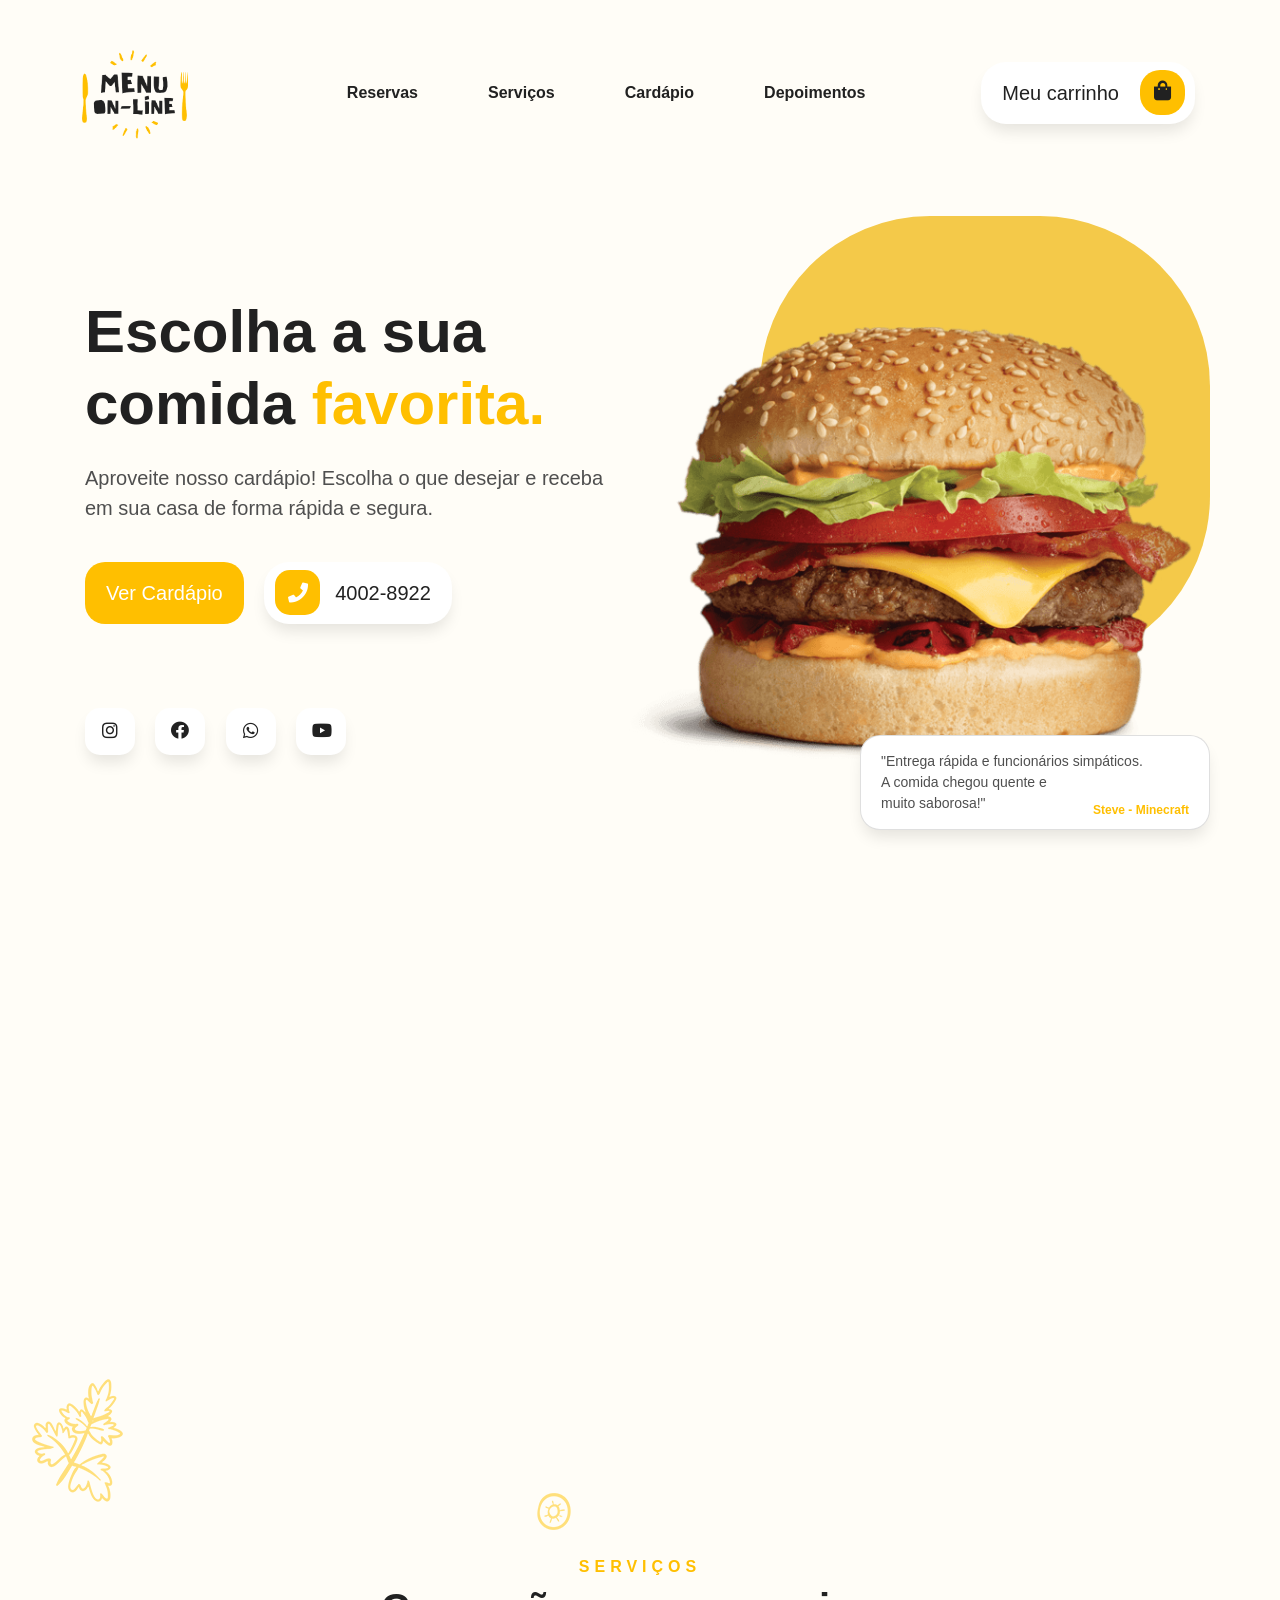
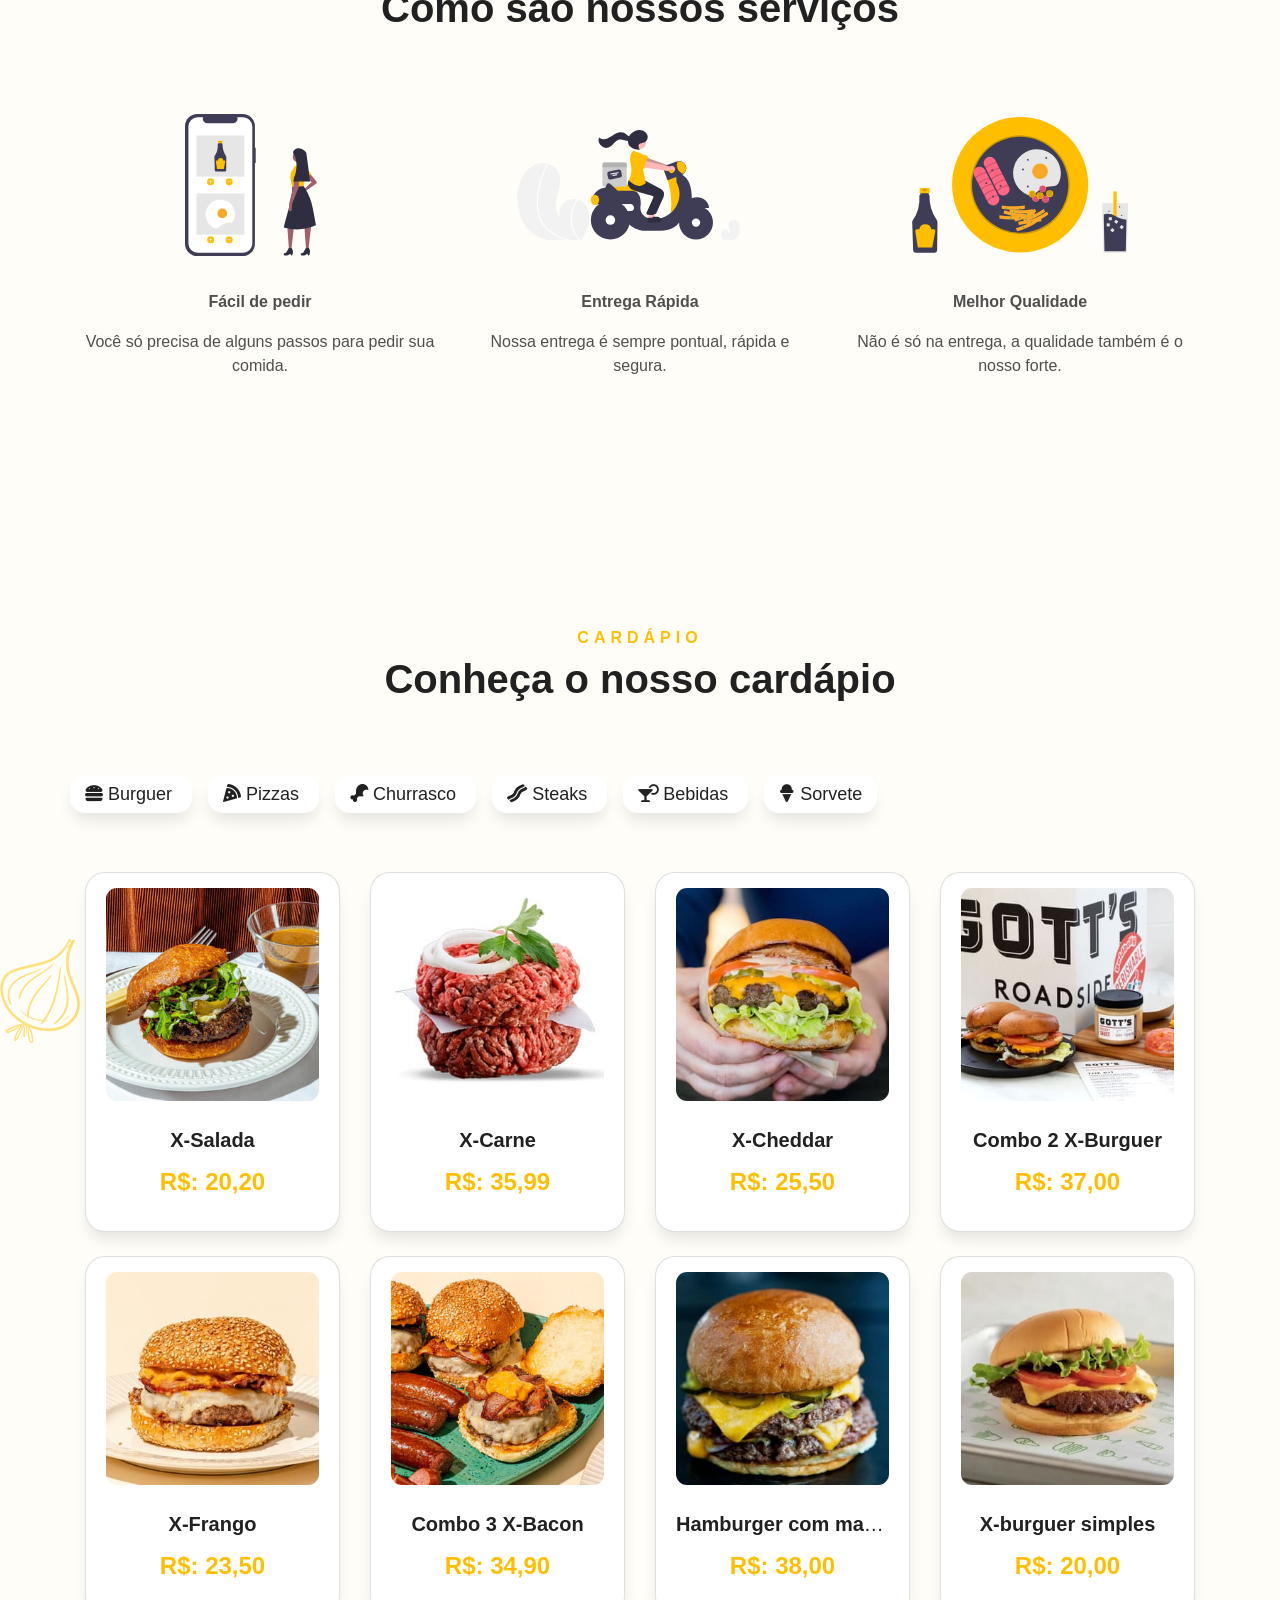
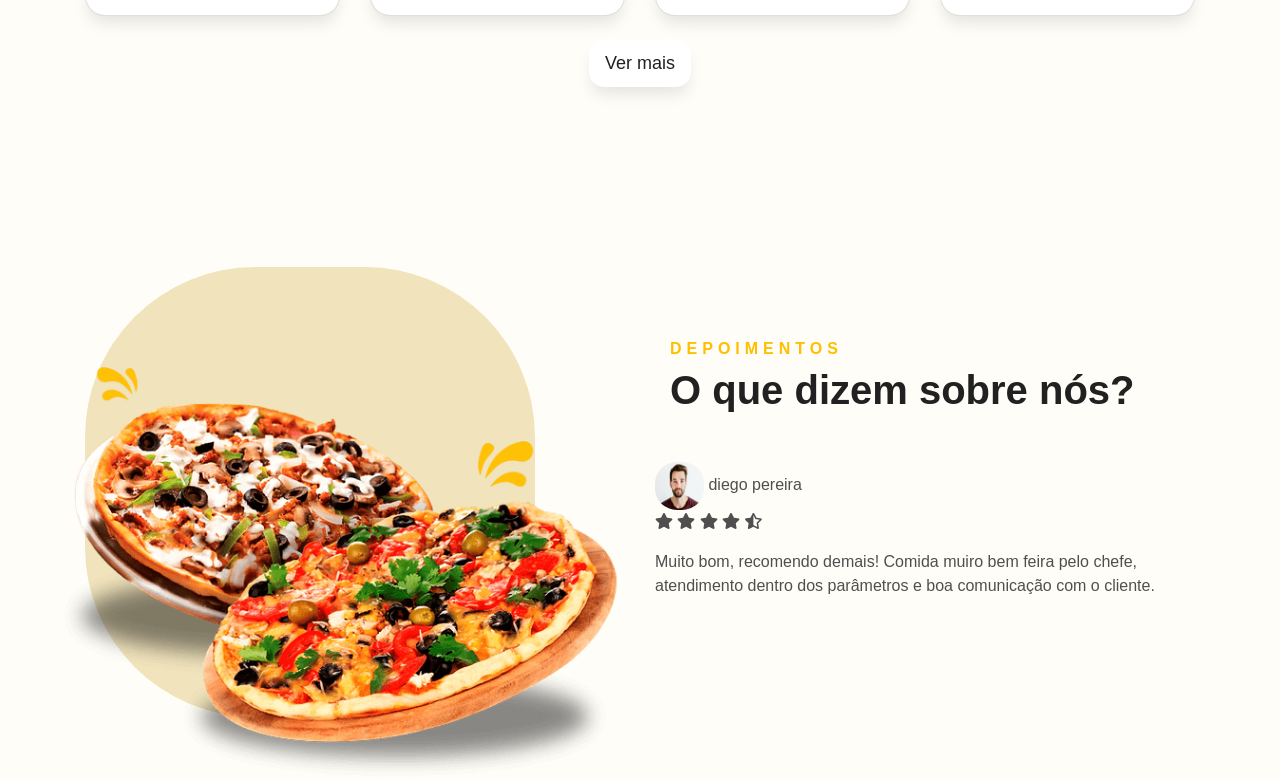
==== index.html @ 40d134ca "Versão 1.0.6" ====
<!DOCTYPE html>

<html lang="pt-br">

    <head>

        <meta charset="UTF-8" />

        <meta name="viewport" content="width=device-width, initial-scale=1.0">

        <title>Restaurante - Bem vindo</title>

        <link rel="icon" href="img/icon.png">

        <link rel="stylesheet" href="./css/bootstrap.min.css">

        <link rel="stylesheet" href="./css/fontawesome.css">

        <link rel="stylesheet" href="./css/main.css">

    </head>

    <body>

        <section class="header">

            <div class="container">
                
                <nav class="navbar navbar-expand lg pl-0 pr-0 col-one">

                    <a class="navbar-brand" href="#">

                        <img src="./img/logo.png" width="160" class="img-logo" />

                    </a>

                    <button class="navbar-toggler" type="button" data-toggle="collapse" data-target="#navbarNavDropdown">

                        <span class="navbar-toggler-icon">

                            <i class="fas fa-bars"></i>

                        </span>

                    </button>

                    <div class="collapse navbar-collapse" id="navbarNavDropdown">

                        <ul class="navbar-nav ml-auto mr-auto">
                        
                            <li class="nav-item"><a href="#reservas" class="nav-link"><b>Reservas</b></a></li>

                            <li class="nav-item"><a href="#servicos" class="nav-link"><b>Serviços</b></a></li>

                            <li class="nav-item"><a href="#cardapio" class="nav-link"><b>Cardápio</b></a></li>

                            <li class="nav-item"><a href="#depoimentos" class="nav-link"><b>Depoimentos</b></a></li>

                        </ul>

                        <a class="btn btn-white btn-icon">

                            Meu carrinho

                            <span class="icon"> 

                                <i class="fas fa-shopping-bag"></i>

                            </span>

                        </a>

                    </div>

                </nav>

            </div>

        </section>

        <section class="banner">

            <div class="container">

                <div class="row">
                    
                    <div class="col-6">
    
                        <div class="d-flex text-banner">
    
                            <h1><b>Escolha a sua comida <b class="color-primary">favorita.</b></b></h1>
                            <p>Aproveite nosso cardápio! Escolha o que desejar e receba em sua casa de forma rápida e segura.</p>

                            <div>

                                <a class="btn btn-yellow mt-4 mr-3" href="img/ana.jpg">Ver Cardápio</a>

                                <a class="btn btn-white btn-icon-left mt-4">
                                    
                                    <span class="icon-left">

                                        <i class="fa fa-phone"></i>

                                    </span>
                                    
                                    4002-8922
                                
                                </a>

                            </div>
    
                        </div>

                        <a class="btn btn-sm btn-white btn-social mt-4 mr-3" href="https://www.instagram.com/o_pedro_hh/">

                            <i class="fab fa-instagram"></i>

                        </a>

                        <a class="btn btn-sm btn-white btn-social mt-4 mr-3" href="https://www.facebook.com/share/5TP9JzphRvT9DggE/?mibextid=qi20mg">

                            <i class="fab fa-facebook"></i>

                        </a>

                        <a class="btn btn-sm btn-white btn-social mt-4 mr-3">

                            <i class="fab fa-whatsapp"></i>

                        </a>

                        <a class="btn btn-sm btn-white btn-social mt-4" href="https://www.youtube.com/@Turt-turt">

                            <i class="fab fa-youtube"></i>

                        </a>

                    </div>
    
                    <div class="col-6">
    
                        <div class="card-banner"></div>

                        <div class="d-flex img-banner">

                            <img src="./img/burguer.png">

                        </div>

                        <div class="card card-case">
                            
                            "Entrega rápida e funcionários simpáticos.
                            <br>A comida chegou quente e <br>
                            muito saborosa!"

                            <spam class="card-case-name">

                                <b>Steve - Minecraft</b>

                            </spam>

                        </div>
    
                    </div>
    
                </div>
    
            </div>

        </section>
        
        <section class="servicos" id="servicos">

            <div class="background-servicos"></div>

            <div class="container">

                <div class="class row">

                    <div class="col-12 text-center mb-5">

                        <span class="hint-title"><b>Serviços</b></span>

                        <h1 class="title">

                            <b>Como são nossos serviços</b>

                        </h1>

                    </div>

                    <div class="col-4 mb-5">

                        <div class="card-icon text-center">

                            <img src="./img/icone-pedido.svg" width="150"/>

                        </div>

                        <div class="car-text text-center mt-3">

                            <p><b>Fácil de pedir</b></p>

                            <span>

                                Você só precisa de alguns passos para pedir sua comida.

                            </span>

                        </div>

                    </div>

                    <div class="col-4 mb-5">

                        <div class="card-icon text-center">

                            <img src="./img/icone-delivery.svg" width="250"/>

                        </div>

                        <div class="car-text text-center mt-3">

                            <p><b>Entrega Rápida</b></p>

                            <span>

                                Nossa entrega é sempre pontual, rápida e segura.

                            </span>

                        </div>

                    </div>

                    <div class="col-4 mb-5">

                        <div class="card-icon text-center">

                            <img src="./img/icone-qualidade.svg" width="250"/>

                        </div>

                        <div class="car-text text-center mt-3">

                            <p><b>Melhor Qualidade</b></p>

                            <span>

                                Não é só na entrega, a qualidade também é o nosso forte.

                            </span>

                        </div>

                    </div>

                </div>

            </div>

        </section>

        <section class="cardapio" id="cardapio">

            <div class="background-cardapio"></div>

            <div class="container">

                <div class="row">

                    <div class="col-12 text-center mb-5">

                        <span class="hint-title"><b>Cardápio</b></span>

                        <h1 class="title">

                            <b>Conheça o nosso cardápio</b>

                        </h1>

                    </div>

                    <div class="container-menu">

                        <a class="btn-white btn-sm mr-3">
    
                            <i class="fas fa-hamburger"></i>&nbsp;Burguer
    
                        </a>

                        <a class="btn-white btn-sm mr-3">
    
                            <i class="fas fa-pizza-slice"></i>&nbsp;Pizzas
    
                        </a>

                        <a class="btn-white btn-sm mr-3">
    
                            <i class="fas fa-drumstick-bite"></i>&nbsp;Churrasco
    
                        </a>

                        <a class="btn-white btn-sm mr-3">
    
                            <i class="fas fa-bacon"></i>&nbsp;Steaks
    
                        </a>

                        <a class="btn-white btn-sm mr-3">
    
                            <i class="fas fa-cocktail"></i>&nbsp;Bebidas
    
                        </a>

                        <a class="btn-white btn-sm mr-3">
    
                            <i class="fas fa-ice-cream"></i>&nbsp;Sorvete
    
                        </a>
    
                    </div>

                    <div class="col-12">

                        <div class="row" id="itensCardapio">



                            <div class="col-3 mt-4">

                                <div class="card card-item">

                                    <div class="img-produto">

                                        <img src="./img/cardapio/burguers/burger-au-poivre-kit-4-pack.3ca0e39b02db753304cd185638dad518.jpg">

                                    </div>

                                    <p class="title-produto text-center mt-4">

                                        <b>X-Salada</b>

                                    </p>

                                    <p class="price-produto text-center">

                                        <b>R$: 20,20</b>

                                    </p>

                                    <div class="add-carrinho">

                                        <span class="btn-menos"><i class="fas fa-minus"></i></span>
                                        <span class="btn-numero-itens">0</span>
                                        <span class="btn-mais"><i class="fas fa-plus"></i></span>
                                        <span class="btn btn-add"><i class="fas fa-shopping-bag"></i></span>
    
                                    </div>

                                </div>

                            </div>

                            <div class="col-3 mt-4">

                                <div class="card card-item">

                                    <div class="img-produto">

                                        <img src="./img/cardapio/burguers/goldbelly-burger-blend-1-lb.13a21b66edf7173a59c75c3a6d2f981b.jpg">

                                    </div>

                                    <p class="title-produto text-center mt-4">

                                        <b>X-Carne</b>

                                    </p>

                                    <p class="price-produto text-center">

                                        <b>R$: 35,99</b>

                                    </p>

                                    <div class="add-carrinho">

                                        <span class="btn-menos"><i class="fas fa-minus"></i></span>
                                        <span class="btn-numero-itens">0</span>
                                        <span class="btn-mais"><i class="fas fa-plus"></i></span>
                                        <span class="btn btn-add"><i class="fas fa-shopping-bag"></i></span>
    
                                    </div>

                                </div>

                            </div>

                            <div class="col-3 mt-4">

                                <div class="card card-item">

                                    <div class="img-produto">

                                        <img src="./img/cardapio/burguers/gotts-complete-cheeseburger-kit-for-4.7bdc74104b193427b3fe6eae39e05b5e.jpg">

                                    </div>

                                    <p class="title-produto text-center mt-4">

                                        <b>X-Cheddar</b>

                                    </p>

                                    <p class="price-produto text-center">

                                        <b>R$: 25,50</b>

                                    </p>

                                    <div class="add-carrinho">

                                        <span class="btn-menos"><i class="fas fa-minus"></i></span>
                                        <span class="btn-numero-itens">0</span>
                                        <span class="btn-mais"><i class="fas fa-plus"></i></span>
                                        <span class="btn btn-add"><i class="fas fa-shopping-bag"></i></span>
    
                                    </div>

                                </div>

                            </div>

                            <div class="col-3 mt-4">

                                <div class="card card-item">

                                    <div class="img-produto">

                                        <img src="./img/cardapio/burguers/gotts-complete-cheeseburger-kit-for-8.092aa049d00286fa1733d720decc782e.jpg">

                                    </div>

                                    <p class="title-produto text-center mt-4">

                                        <b>Combo 2 X-Burguer</b>

                                    </p>

                                    <p class="price-produto text-center">

                                        <b>R$: 37,00</b>

                                    </p>

                                    <div class="add-carrinho">

                                        <span class="btn-menos"><i class="fas fa-minus"></i></span>
                                        <span class="btn-numero-itens">0</span>
                                        <span class="btn-mais"><i class="fas fa-plus"></i></span>
                                        <span class="btn btn-add"><i class="fas fa-shopping-bag"></i></span>
    
                                    </div>

                                </div>

                            </div>

                            <div class="col-3 mt-4">

                                <div class="card card-item">

                                    <div class="img-produto">

                                        <img src="./img/cardapio/burguers/Gramercy-Tavern-Burger-and-Kielbasa-Kit-6.4.21-72ppi-1x1-15.jpg">

                                    </div>

                                    <p class="title-produto text-center mt-4">

                                        <b>X-Frango</b>

                                    </p>

                                    <p class="price-produto text-center">

                                        <b>R$: 23,50</b>

                                    </p>

                                    <div class="add-carrinho">

                                        <span class="btn-menos"><i class="fas fa-minus"></i></span>
                                        <span class="btn-numero-itens">0</span>
                                        <span class="btn-mais"><i class="fas fa-plus"></i></span>
                                        <span class="btn btn-add"><i class="fas fa-shopping-bag"></i></span>
    
                                    </div>

                                </div>

                            </div>

                            <div class="col-3 mt-4">

                                <div class="card card-item">

                                    <div class="img-produto">

                                        <img src="./img/cardapio/burguers/Gramercy-Tavern-Burger-and-Kielbasa-Kit-6.4.21-72ppi-1x1-47.jpg">

                                    </div>

                                    <p class="title-produto text-center mt-4">

                                        <b>Combo 3 X-Bacon</b>

                                    </p>

                                    <p class="price-produto text-center">

                                        <b>R$: 34,90</b>

                                    </p>

                                    <div class="add-carrinho">

                                        <span class="btn-menos"><i class="fas fa-minus"></i></span>
                                        <span class="btn-numero-itens">0</span>
                                        <span class="btn-mais"><i class="fas fa-plus"></i></span>
                                        <span class="btn btn-add"><i class="fas fa-shopping-bag"></i></span>
    
                                    </div>

                                </div>

                            </div>

                            <div class="col-3 mt-4">

                                <div class="card card-item">

                                    <div class="img-produto">

                                        <img src="./img/cardapio/burguers/handf-double-stack-burger-kit-for-4.4ee9f54b1d6087e9996335f07c13e5cd.jpg">

                                    </div>

                                    <p class="title-produto text-center mt-4">

                                        <b>Hamburger com mais carne</b>

                                    </p>

                                    <p class="price-produto text-center">

                                        <b>R$: 38,00</b>

                                    </p>

                                    <div class="add-carrinho">

                                        <span class="btn-menos"><i class="fas fa-minus"></i></span>
                                        <span class="btn-numero-itens">0</span>
                                        <span class="btn-mais"><i class="fas fa-plus"></i></span>
                                        <span class="btn btn-add"><i class="fas fa-shopping-bag"></i></span>
    
                                    </div>

                                </div>

                            </div>

                            <div class="col-3 mt-4">

                                <div class="card card-item">

                                    <div class="img-produto">

                                        <img src="./img/cardapio/burguers/shake-shack-shackburger-8-pack.973a5e26836ea86d7e86a327becea2b0.jpg">

                                    </div>

                                    <p class="title-produto text-center mt-4">

                                        <b>X-burguer simples</b>

                                    </p>

                                    <p class="price-produto text-center">

                                        <b>R$: 20,00</b>

                                    </p>

                                    <div class="add-carrinho">

                                        <span class="btn-menos"><i class="fas fa-minus"></i></span>
                                        <span class="btn-numero-itens">0</span>
                                        <span class="btn-mais"><i class="fas fa-plus"></i></span>
                                        <span class="btn btn-add"><i class="fas fa-shopping-bag"></i></span>
    
                                    </div>

                                </div>

                            </div>

                        </div>

                        <div class="col-12 text-center mt-4">

                            <a class="btn btn-white btn-sm">Ver mais</a>

                        </div>

                    </div>
                    
                </div>

            </div>

        </section>

        <section class="depoimentos" id="depoimentos">

            <div class="container">
                
                <div class="row">
                    
                    <div class="col-6">
    
                        <div class="card-depoimento"></div>

                        <div class="d-flex img-banner">

                            <img src="./img/pizzas.png">

                        </div>
    
                    </div>

                    <div class="col-6">
    
                        <div class="col-12 mb-5">

                            <span class="hint-title"><b>Depoimentos</b></span>
    
                            <h1 class="title">

                                <b>O que dizem sobre nós?</b>
    
                            </h1>
    
                        </div>

                        <div class="diego">

                            <img src="./img/diego.jpg">
                                diego pereira

                                <p class="depoimento">
                                    <i class="fas fa-star"></i>
                                    <i class="fas fa-star"></i>
                                    <i class="fas fa-star"></i>
                                    <i class="fas fa-star"></i>
                                    <i class="fas fa-star-half-alt"></i>
                                </p>
                        </div>
                        

                        <span class="title-center">

                            Muito bom, recomendo demais! Comida muiro bem feira pelo chefe, atendimento dentro dos parâmetros e boa comunicação com o cliente.

                        </span>

                    </div>
                   
                </div>
    
            </div>

        </section>

        <section class="reserva" id="reserva"></section>

        <section class="footer"></section>

        <script type="text/javascripy" src="./js/jquery-1.12.4.min.js"></script>

        <script type="text/javascripy" src="./js/modernizr-3.5.0.min.js"></script>

        <script type="text/javascripy" src="./js/bootstrap.min.js"></script>

        <script type="text/javascripy" src="./js/popper.min.js"></script>

    </body>

</html>
---- css/main.css ----
@font-face {
   font-family: 'Poppins-Medium.otf';
   src: url(../fonts/Poppins-Medium.otf);
 }

 @font-face {
   font-family: 'Poppins-Regular.otf';
   src: url(../fonts/Poppins-Regular.otf);
 }
 
 :root {
    --color-backgrownd: #fffdf7;
    --color-black: #212121;
    --color-black-heavy: #000000;
    --color-text: #4f4f4f;
    --color-text-out: #90908e;
    --color-primary: #ffbf00;
    --color-secondary: #fff2cc;
    --color-white: #ffffff;
    --color-red: #e74c3c;
    --color-green: #2ecc3c;
    --color-separate: #cccccc;
 }

 html, body {
   font-family: 'PoppinsRegular', 'Rubik', sans-serif;
   background-color: var(--color-backgrownd);
   color: var(--color-text);
 }


 b{
   font-family: 'PoppinsMedium', 'Rubik', sans-serif;
 }

.color-primary {
   color: var(--color-primary);
}

/* Imoportar, faça o navegador importar o nosso padding */

 .nav-link {
   color: var(--color-black);
   padding-left: 35px !important;
   padding-right: 35px !important;
 }

 .btn-white {
   background-color: var(--color-white);
   color: var(--color-black) !important;
   border-radius: 25px;
   padding: 15px 20px;
   font-size: 20px;
   box-shadow: 0px 10px 15px -3px rgba(0, 0, 0, 0.1);
 }

 .btn-white.active, .btn-white:hover {
  background-color: var(--color-primary);
 }

 .btn-icon {
   padding-right: 75px;
 }

 .btn-icon .icon {
   display: inline-block;
   color: var(--color-black);
   background-color: var(--color-primary);
   width: 45px;
   height: 45px;
   position: absolute;
   right: 10px;
   margin-top: -8px;
   border-radius: 20px;
   text-align: center;
   padding-top: 6px;
 }

 .banner {
   padding-top: 110px;
   padding-bottom: 200px;
 }

 .text-banner {
   flex-direction: column;
   justify-content: center;
   margin-bottom: 60px;
 }

 .text-banner h1 {
   color: var(--color-black);
   font-size: 60px;
 }

 .text-banner p {
   margin-top: 15px;
   margin-bottom: 15px;
   font-size: 20px;
 }

 a.navbar-brand {
   margin-left: -30px;
 }

 .btn-yellow {
   background-color: var(--color-primary);
   color: var(--color-white) !important;
   border-radius: 20px;
   padding: 15px 20px;
   font-size: 20px;
   box-shadow: opx 10px 15px -3px rgba(0, 0, 0, 0.1);
 }

 .btn-icon-left {
   padding-left: 70px;
 }

 .btn-icon-left span.icon-left {
   display: inline-block;
   color: var(--color-white);
   background-color: var(--color-primary);
   width: 45px;
   height: 45px;
   position: absolute;
   margin-left: -60px;
   margin-top: -8px;
   border-radius: 15px;
   text-align: center;
   padding-top: 8px;
 }

 .btn-sm {
   padding: 9px 15px!important;
   border-radius: 15px!important;
   font-size: 18px!important;
 }

 .btn-social {
   width: 50px;
 }

 .card-banner {
  height: 450px;
  width: 450px;
  border-radius: 170px;
  background-color: #f4c949;
  position: absolute;
  right: 0;
  top: -80px;
 }

 .card-depoimento {
  height: 450px;
  width: 450px;
  border-radius: 170px;
  background-color: #f1e4bd;
  position: absolute;
  right: 100 ;
  top: -70px;
 }

 .img-banner img {
  position: absolute;
  width: 570px;
  top: 30px;
  right: 15px;
 }

 .card {
  border-radius: 20px;
  padding: 15px 20px;
  font-size: 20px;
  box-shadow: 0px 10px 15px -3px rgba(0, 0, 0, 0.1)!important;
 }

 .card-case {
  width: 350px;
  font-size: 14px;
  position: absolute;
  right: 0;
  bottom: -75px;
 }

 .card-case-name {
  position: absolute;
  font-size: 12px;
  color: var(--color-primary);
  right: 20px;
  bottom: 10px;
 }

 .servicos {
  padding-top: 100px;
  padding-bottom: 150px;
 }

 .hint-title {
  color: var(--color-primary);
  font-size: 16px;
  text-transform: uppercase;
  letter-spacing: 5px;
 }

 .title {
  color: var(--color-black);
  font-size: 40px;
  margin-top: 5px;
  margin-bottom: 30px;
 }

 .card-icon {
  height: 150px;
  margin: 0 auto;
  margin-bottom: 30px;
  display: flex;
  justify-content: center;
  align-items: center;
 }

 .card-text {
  color: var(--color-text-out);
  font-size: 15px;
  padding: 0px 30px;
 }

 .card-text p {
  font-size: 22px;
  color: var(--color-black);
  margin-bottom: 10px;
 }

 .background-servicos {
  position: ansolute;
  left: 0;
  right: 0;
  height: 500px;
  background-image: url(../img/bg-icons-2.png)
 }

 .cardapio {
  padding-top: 50px;
  padding-bottom: 150px;
 }

 .cardapio .background-cardapio {
  position: absolute;
  left: 0;
  right: 0;
  height: 500px;
  background-image: url(../img/bg-icons-1.png);
 }

 .card-item .title-produto {
  color: var(--color-black);
  text-overflow: ellipsis;
  white-space: nowrap;
  overflow: hidden;
  height: 40px;
  margin-bottom: 0px;
 }

 .container-menu {
  margin-bottom: 40px;
 }

 .card-item {
  height: 360px;
 }

 .card-item .img-produto img {
  width: 100%;
  border-radius: 11px;
 }

 .card-item .title-produto {
  color: var(--color-black);
  text-overflow: ellipsis;
  white-space: nowrap;
  overflow: hidden;
  height: 40px;
  margin-top: 0px;
 }

 .card-item .price-produto {
  color: var(--color-primary);
  font-size: 24px;
 }

 .card-item .add-carrinho {
  display: none;
  text-align: center;
  height: 30px;
  justify-content: center;
  align-items: center;
 }

 .btn-menos {
  color: var(--color-black-heavy);
  padding: 5px 7px;
  border: 2px solid var(--color-black-heavy);
  border-top-left-radius: 10px;
  border-bottom-left-radius: 10px;
  font-size: 14px;
  cursor: pointer;
 }

 .btn-mais {
  color: var(--color-black-heavy);
  padding: 5px 7px;
  border: 2px solid var(--color-black-heavy);
  border-top-right-radius: 10px;
  border-bottom-right-radius: 10px;
  font-size: 14px;
  cursor: pointer;
 }

 .btn-numero-itens {
  color: var(--color-black-heavy);
  padding: 2px 15px;
  border-top: 2px solid var(--color-black-heavy);
  border-bottom: 2px solid var(--color-black-heavy);
  font-size: 18px;
 }

 .btn-add {
  border: 2px solid var(--color-black-heavy);
  font-size: 16px;
  padding: 4px 10px;
  border-radius: 10px;
  color: var(--color-white);
  background-color: var(--color-black-heavy);
  margin-left: 15px;
 }

 .card-item:hover {
  background-color: var(--color-primary);
 }

 .card-item:hover .title-produto {
  display: none;
 }

 .card-item:hover .add-carrinho {
  display: flex;
 }

 .card-item:hover .price-produto {
  color: var(--color-black-heavy) !important;
  margin-top: 20px;
 }

 .depoimentos {
  padding-top: 100px;
  padding-bottom: 150px;
 }

 .card-depoimentos {
  height: 390px;
  width: 390px;
  border-radius: 120px;
  background-color: var(--color-secondary);
  position: absolute;
  left: 0;
 }

 .background-depoimentos {
  position: absolute;
  left: 0;
  right: 0;
  height: 500px;
  background-image: url(../img/bg-icons-1.png);
 }

 .diego img{
  border-radius: 45%;
  height: 48px;
  width: 49px;
 }

 .depoimento .p{
  color:var(--color-primary);
 }
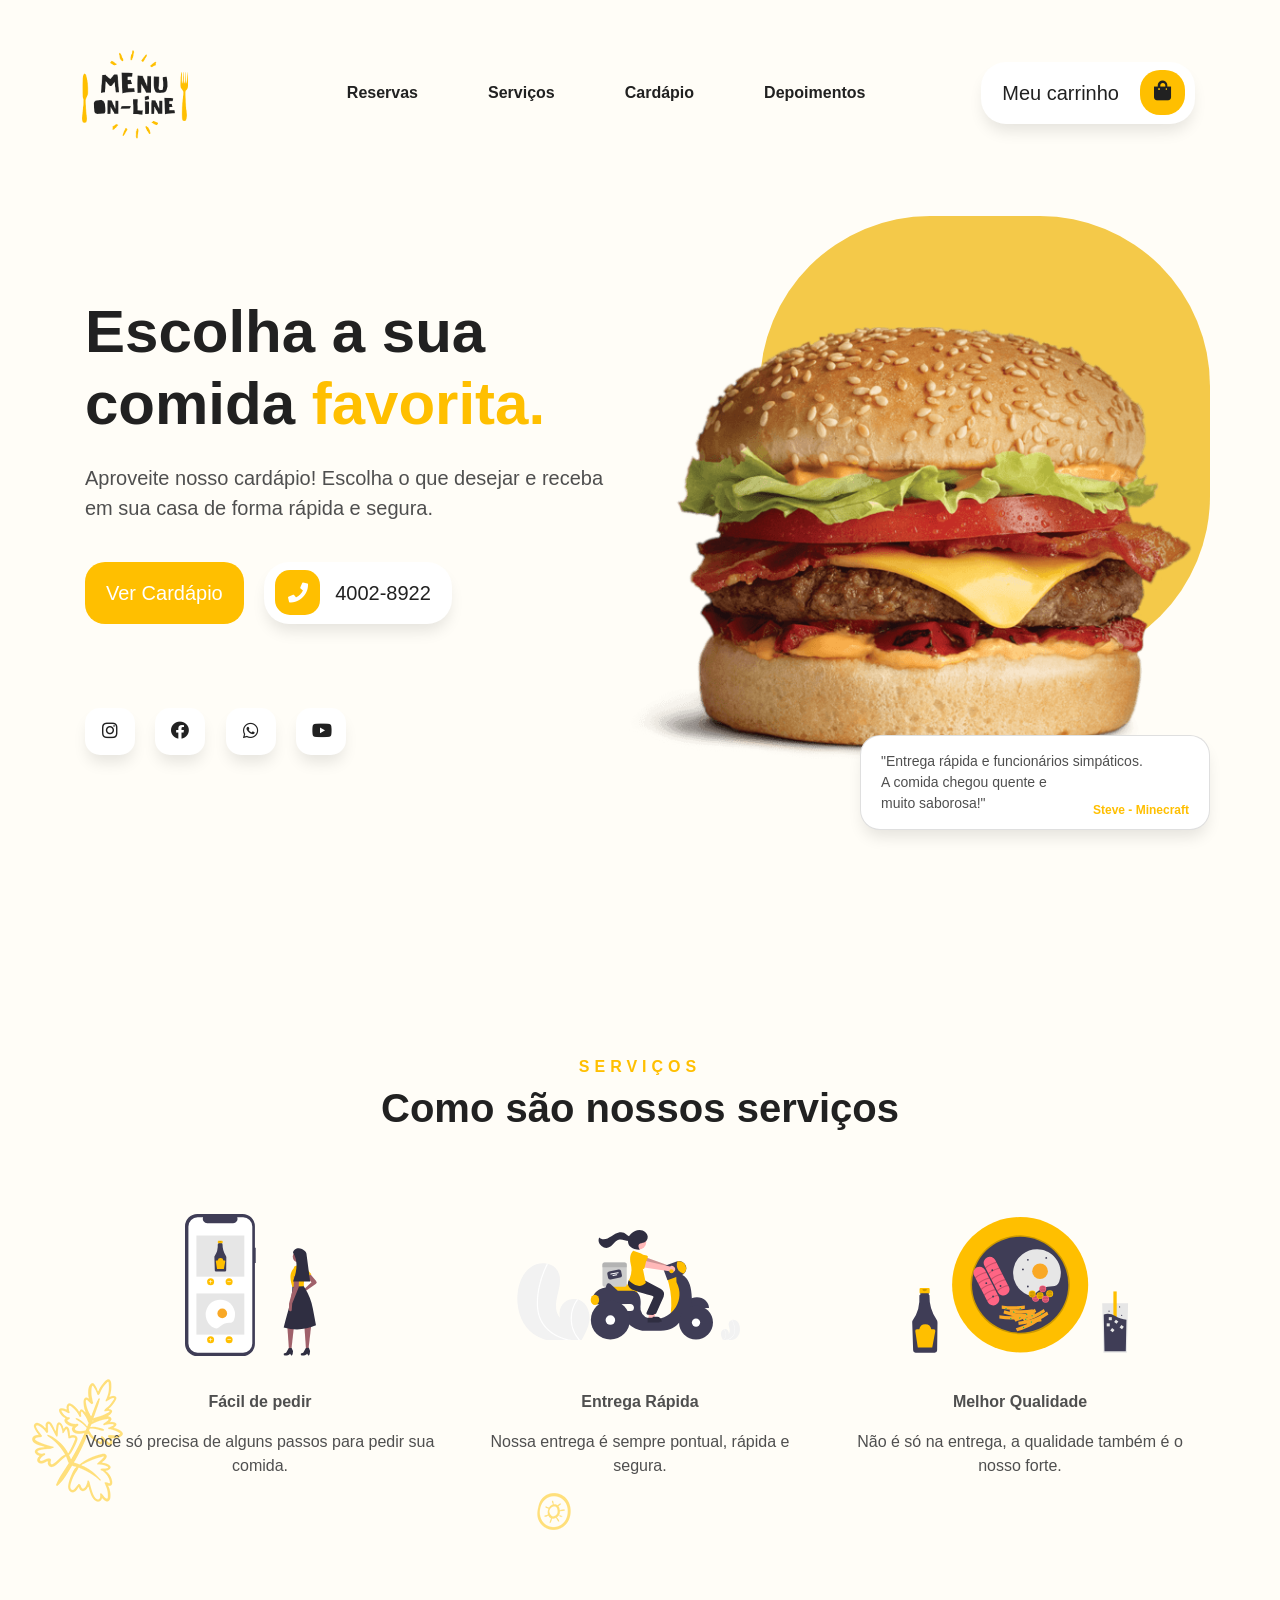
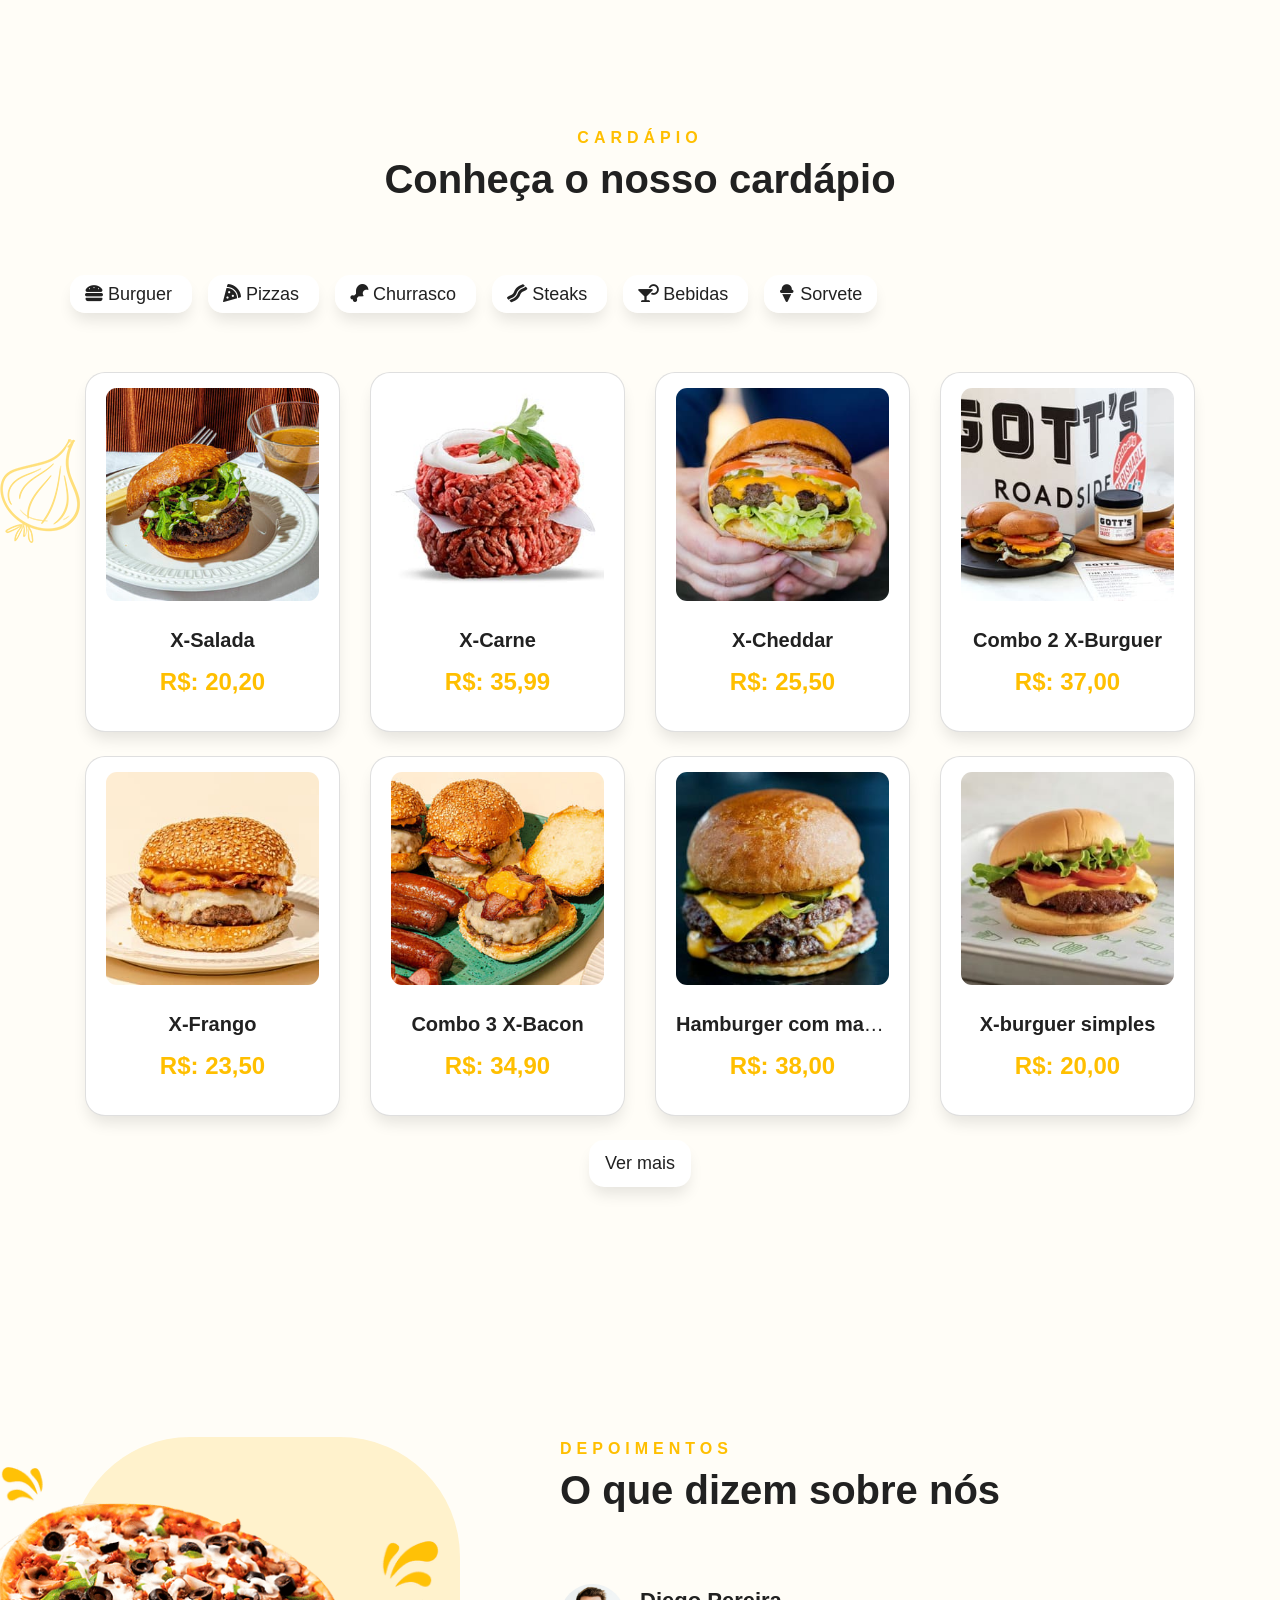
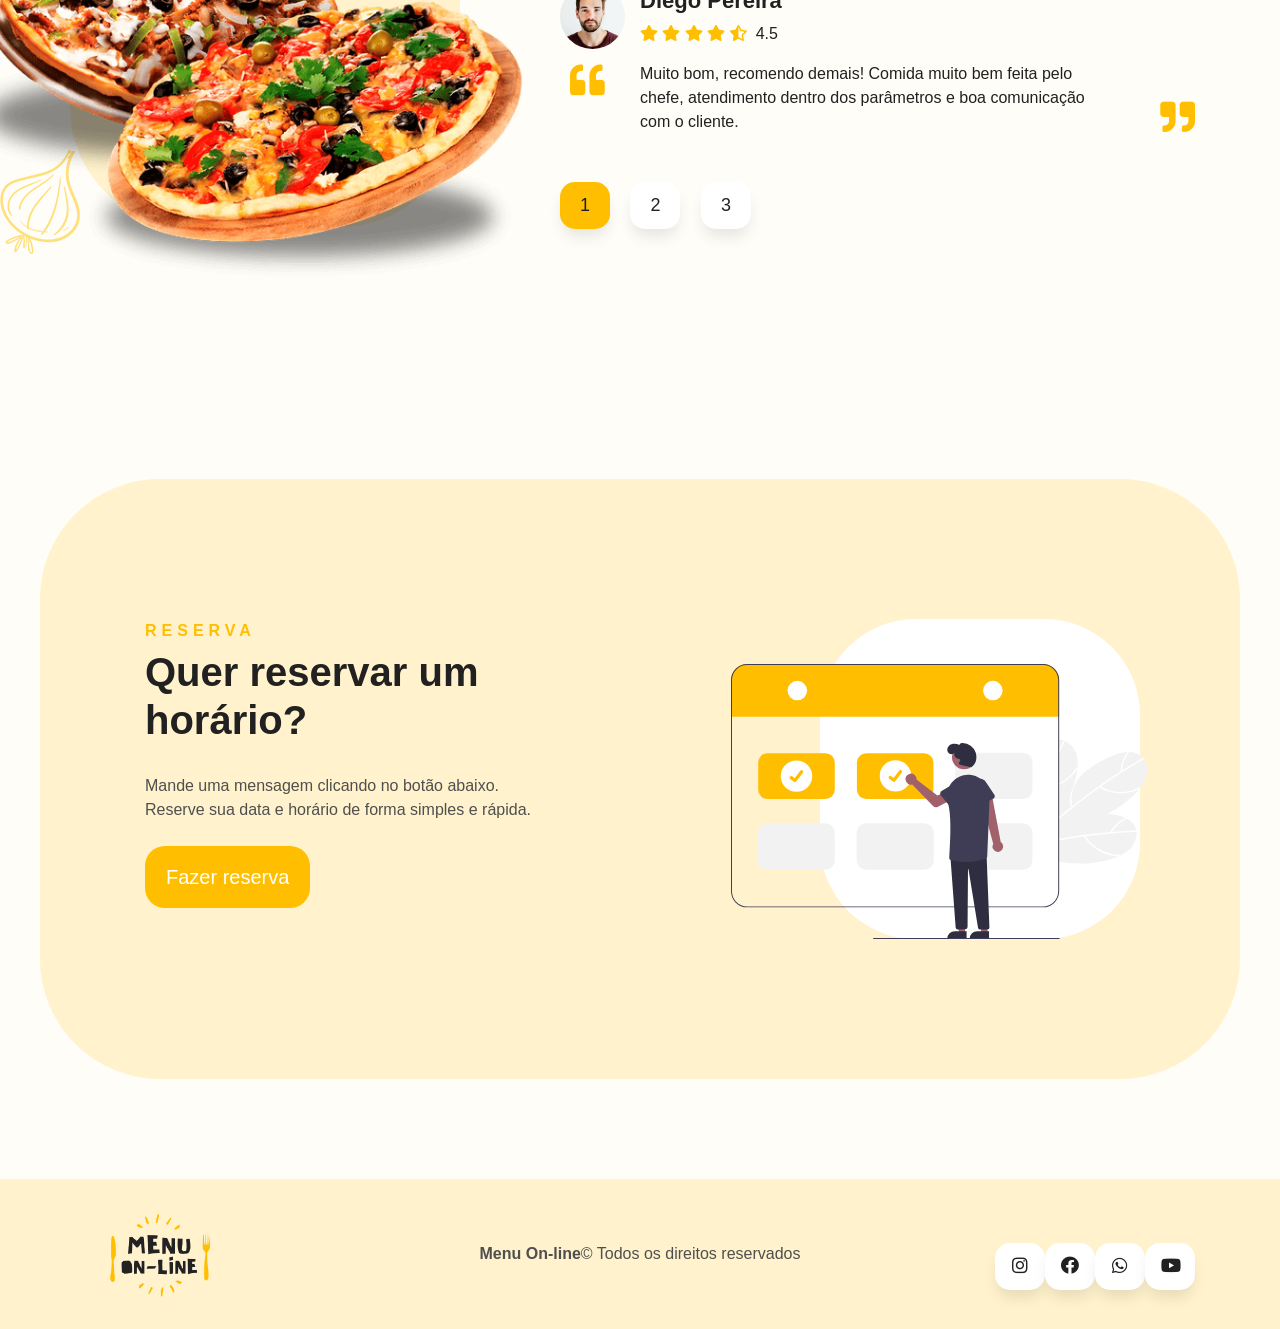
==== commit a0e13fc8: "Versão 1.0.7" ====
--- a/index.html
+++ b/index.html
@@ -625,68 +625,292 @@
 
         <section class="depoimentos" id="depoimentos">
 
+            <div class="background-depoimentos"></div>
+
             <div class="container">
-                
+
                 <div class="row">
+    
+                    <div class="col-5 text-center">
+
+                        <div class="card-depoimentos"></div>
+
+                        <div class="d-flex img-banner">
+
+                            <img src="./img/pizzas.png" />
+
+                        </div>
+
+                    </div>
+    
+                    <div class="col-7">
+
+                        <span class="hint-title"><b>Depoimentos</b></span>
+
+                        <h1 class="title">
+
+                            <b>O que dizem sobre nós</b>
+                        </h1>
+
+                        <div class="mb-5">
+
+                            <div class="depoimento" id="depoimento-1">
+
+                                <div class="container-dados-depoimento">
+
+                                    <div class="imagem-depoimento"></div>
+
+                                    <div>
+
+                                        <p class="nome-depoimento"><b>Diego Pereira</b></p>
+
+                                        <p class="nota-depoimento">
+
+                                            <i class="fas fa-star"></i>
+
+                                            <i class="fas fa-star"></i>
+
+                                            <i class="fas fa-star"></i>
+
+                                            <i class="fas fa-star"></i>
+
+                                            <i class="fas fa-star-half-alt"></i>&nbsp; <span>4.5</span>
+                                        </p>
+
+                                    </div>
+
+                                </div>
+
+                                <p class="texto-depoimento">
+
+                                    <i class="fas fa-quote-left"></i>
+
+                                    <span>
+                                        Muito bom, recomendo demais! Comida muito bem feita pelo chefe,
+                                        atendimento dentro dos parâmetros e boa comunicação com o cliente.
+                                    </span>
+
+                                    <i class="fas fa-quote-right"></i>
+
+                                </p>
+
+                            </div>
+
+    
+                            <div class="depoimento hidden" id="depoimento-2">
+
+                                <div class="container-dados-depoimento">
+
+                                    <div class="imagem-depoimento"></div>
+
+                                    <div>
+
+                                        <p class="nome-depoimento"><b>Ana Beatriz</b></p>
+
+                                        <p class="nota-depoimento">
+
+                                            <i class="fas fa-star"></i>
+
+                                            <i class="fas fa-star"></i>
+                                            
+                                            <i class="fas fa-star"></i>
+
+                                            <i class="fas fa-star"></i>
+
+                                            <i class="fas fa-star"></i>&nbsp; <span>5.0</span>
+                                        </p>
+
+                                    </div>
+
+                                </div>
+
+                                <p class="texto-depoimento">
+
+                                    <i class="fas fa-quote-left"></i>
+                                    <span>
+                                        Um jantar perfeito do começo ao fim. Comida, experiência, serviço...
+                                        foi tão maravilhoso que fomos dois dias seguidos - fato inédito para mim em uma
+                                        viagem.
+                                    </span>
+
+                                    <i class="fas fa-quote-right"></i>
+
+                                </p>
+
+                            </div>
+    
+                            <div class="depoimento hidden" id="depoimento-3">
+
+                                <div class="container-dados-depoimento">
+
+                                    <div class="imagem-depoimento"></div>
+
+                                    <div>
+
+                                        <p class="nome-depoimento"><b>João Guilherme</b></p>
+
+                                        <p class="nota-depoimento">
+
+                                            <i class="fas fa-star"></i>
+
+                                            <i class="fas fa-star"></i>
+
+                                            <i class="fas fa-star"></i>
+
+
+                                            <i class="fas fa-star"></i>
+
+                                            <i class="far fa-star"></i>&nbsp; <span>4.0</span>
+                                        </p>
+
+                                    </div>
+
+                                </div>
+
+                                <p class="texto-depoimento">
+
+                                    <i class="fas fa-quote-left"></i>
+
+                                    <span>
+
+                                        A comida estava excelente e o serviço gentil nos surpreendeu!
+                                        Dica: reserve umas 3 horas para ter uma experiência incrível.
+                                    </span>
+
+                                    <i class="fas fa-quote-right"></i>
+
+                                </p>
+
+                            </div>
+    
+                        </div>
+    
+                        <a class="btn btn-sm btn-white btn-social mr-3 active">1</a>
+
+                        <a class="btn btn-sm btn-white btn-social mr-3">2</a>
+
+                        <a class="btn btn-sm btn-white btn-social">3</a>
+    
+                    </div>
+    
+                </div>
+
+            </div>
+
+        </section>
+
+        <section class="reserva" id="reserva">
+        
+            <div class="row">
+
+                <div class="card-reserva">
                     
-                    <div class="col-6">
-    
-                        <div class="card-depoimento"></div>
-
-                        <div class="d-flex img-banner">
-
-                            <img src="./img/pizzas.png">
-
-                        </div>
-    
-                    </div>
-
-                    <div class="col-6">
-    
-                        <div class="col-12 mb-5">
-
-                            <span class="hint-title"><b>Depoimentos</b></span>
-    
-                            <h1 class="title">
-
-                                <b>O que dizem sobre nós?</b>
-    
-                            </h1>
-    
-                        </div>
-
-                        <div class="diego">
-
-                            <img src="./img/diego.jpg">
-                                diego pereira
-
-                                <p class="depoimento">
-                                    <i class="fas fa-star"></i>
-                                    <i class="fas fa-star"></i>
-                                    <i class="fas fa-star"></i>
-                                    <i class="fas fa-star"></i>
-                                    <i class="fas fa-star-half-alt"></i>
-                                </p>
+                    <div class="row conteudo-reserva">
+
+                        <div class="col-6 text ml-auto">
+
+                            <div class="titulo">
+
+                                <span class="hint-title"><b>Reserva</b></span>
+
+                                <h1 class="title">
+
+                                    <b>Quer reservar um <br>horário?</b>
+
+                                </h1>
+
+                            </div>
+                            
+                            <span>
+                                Mande uma mensagem clicando no botão abaixo.</br>
+                                Reserve sua data e horário de forma simples e rápida.</br>
+                            </span>
+
+                            <div class="botao-reserva">
+
+                                <a class="btn btn-yellow mt-4 mr-3">Fazer reserva</a>
+
+                            </div>
+
                         </div>
                         
-
-                        <span class="title-center">
-
-                            Muito bom, recomendo demais! Comida muiro bem feira pelo chefe, atendimento dentro dos parâmetros e boa comunicação com o cliente.
-
-                        </span>
-
-                    </div>
-                   
+                        <div class="col-6 mr-auto">
+
+                            <div class="card-reserva-white">  
+
+                                <div class="img-reserva">
+
+                                    <img src="./img/icone-reserva.svg"/>
+
+                                </div>
+
+                            </div>
+
+                        </div>
+                        
+                    </div>
+
                 </div>
-    
+
             </div>
 
         </section>
 
-        <section class="reserva" id="reserva"></section>
-
-        <section class="footer"></section>
+        <section class="footer">
+
+            <div class="container">
+
+                <div class="row">
+
+                    <div class="col-3 container-logo-footer">
+
+                        <img class="logo-footer" src="./img/logo.png">
+
+                    </div>
+
+                    <div class="col-6 container-texto-footer">
+
+                        <p class="mb-0">
+
+                            <b>Menu On-line</b>&copy; Todos os direitos reservados
+
+                        </p>
+
+                    </div>
+
+                    <div class="col-3 container-redes-footer">
+
+                        <a class="btn btn-sm btn-white btn-social mt-4" href="https://www.instagram.com/o_pedro_hh/">   
+
+                            <i class="fab fa-instagram"></i>
+
+                        </a>
+
+                        <a class="btn btn-sm btn-white btn-social mt-4" href="https://www.facebook.com/share/5TP9JzphRvT9DggE/?mibextid=qi20mg">
+
+                            <i class="fab fa-facebook"></i>
+
+                        </a>
+
+                        <a class="btn btn-sm btn-white btn-social mt-4">
+
+                            <i class="fab fa-whatsapp"></i>
+
+                        </a>
+
+                        <a class="btn btn-sm btn-white btn-social mt-4" href="https://www.youtube.com/@Turt-turt">
+
+                            <i class="fab fa-youtube"></i>
+
+                        </a>
+
+                    </div>
+
+                </div>
+
+            </div>
+
+        </section>
 
         <script type="text/javascripy" src="./js/jquery-1.12.4.min.js"></script>
 
--- a/css/main.css
+++ b/css/main.css
@@ -230,7 +230,7 @@
  }
 
  .background-servicos {
-  position: ansolute;
+  position: absolute;
   left: 0;
   right: 0;
   height: 500px;
@@ -377,6 +377,197 @@
   width: 49px;
  }
 
- .depoimento .p{
-  color:var(--color-primary);
- }+ .btn-add {
+  border: 2px solid var(--color-black-heavy);
+  font-size: 16px;
+  padding: 4px 10px;
+  border-radius: 10px;
+  color: var(--color-white);
+  background-color: var(--color-black-heavy);
+  margin-left: 15px;
+}
+
+.card-item:hover {
+  background-color: var(--color-primary);
+}
+
+.card-item:hover .title-produto{
+  display: none;
+}
+
+.card-item:hover .price-produto{
+  color: var(--color-black-heavy)!important;
+  margin-top: 20px;
+}
+
+.card-item:hover .add-carrinho{
+  display: flex;
+}
+
+.depoimentos {
+  padding-top: 100px;
+  padding-bottom: 150px;
+}
+
+.card-depoimentos {
+  height: 390px;
+  width: 390px;
+  border-radius: 120px;
+  background-color: var(--color-secondary);
+  position: absolute;
+  left: 0;
+}
+
+.background-depoimentos {
+  position: absolute;
+  left: 0;
+  right: 0;
+  height: 500px;
+  background-image: url(../img/bg-icons-1.png);
+}
+
+.container-dados-depoimento {
+  display: flex;
+}
+
+.depoimento {
+  margin-top: 70px;
+}
+
+.imagem-depoimento {
+  width: 65px;
+  height: 65px;
+  background-color: var(--color-white);
+  border-radius: 50px;
+  background-repeat: no-repeat;
+  background-position: center;
+  margin-right: 15px;
+}
+
+#depoimento-1 .imagem-depoimento {
+  background-image: url(../img/diego.jpg);
+  background-size: cover;
+}
+
+#depoimento-2 .imagem-depoimento {
+  background-image: url(../img/ana.jpg);
+  background-size: cover;
+}
+
+#depoimento-3 .imagem-depoimento {
+  background-image: url(../img/joao.jpg);
+  background-size: cover;
+}
+
+.nome-depoimento {
+  color: var(--color-black);
+  font-size: 22px;
+  margin-bottom: 5px;
+}
+
+.nota-depoimento {
+  color: var(--color-primary);
+}
+
+.nota-depoimento span {
+  color: var(--color-black);
+}
+
+.texto-depoimento {
+  display: flex;
+  font-size: 16px;
+  color: var(--color-black);
+}
+
+.texto-depoimento i {
+  font-size: 35px;
+  color: var(--color-primary);
+}
+
+.texto-depoimento i:first-child {
+  padding-left: 10px;
+  padding-right: 35px;
+}
+
+.texto-depoimento i:last-child {
+  padding-left: 45px;
+  display: flex;
+  justify-content: center;
+  align-items: end;
+}
+
+.hidden{
+  display: none;
+}
+
+.reserva{
+  margin-top: 100px;
+  margin-bottom: 100px;
+}
+
+.card-reserva{
+  height: 600px;
+  width: 1200px;
+  border-radius: 120px;
+  background-color:  var(--color-secondary);
+  display: block;
+  margin-left: auto;
+  margin-right: auto;
+}
+
+.card-reserva-white{
+  height: 320px;
+  width: 320px;
+  border-radius: 30%;
+  background-color: var(--color-white);
+  margin-left: auto;
+  margin-right: 35%;
+}
+
+.conteudo-reserva{
+  position: relative;
+  top: 50%;
+  left: 60%;
+  transform: translate(-50%, -50%);
+}
+
+.img-reserva img{
+  width: 130%;
+  margin-top: 14%;
+  margin-bottom: 20%;
+  position: relative;
+  left: -28%;
+}
+
+/* footer */
+/* .footer .container{
+  padding-top: 160px;
+  align-content: space-between;
+  margin-top: 50px;
+  margin-bottom: auto;
+} */
+
+.footer{
+  background-color: var(--color-secondary);
+}
+
+.logo-footer{
+  width: 150px;
+}
+
+.container-logo-footer, .container-texto-footer, .container-redes-footer{
+  display: flex;
+  align-items: center;
+}
+
+.container-logo-footer{
+  justify-content: start;
+}
+
+.container-texto-footer{
+  justify-content: center;
+}
+
+.container-redes-footer{
+  justify-content: end;
+}
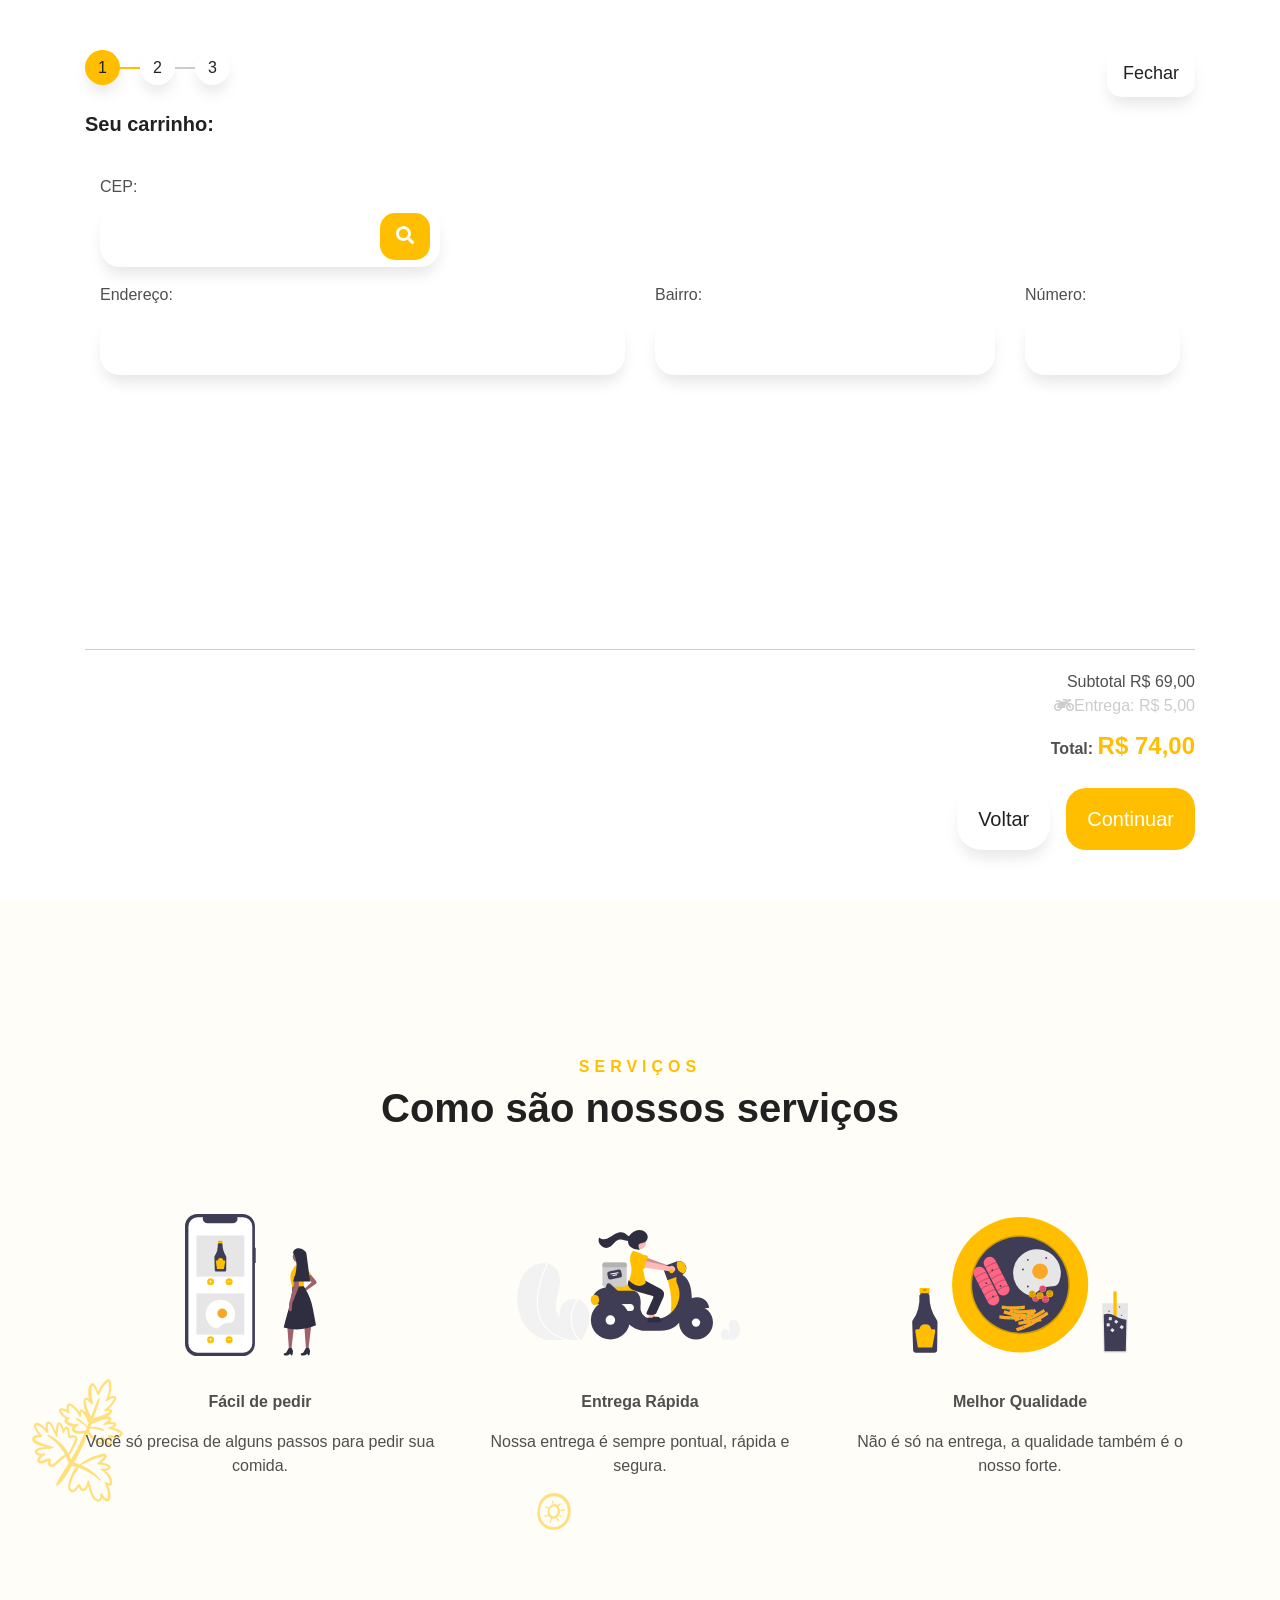
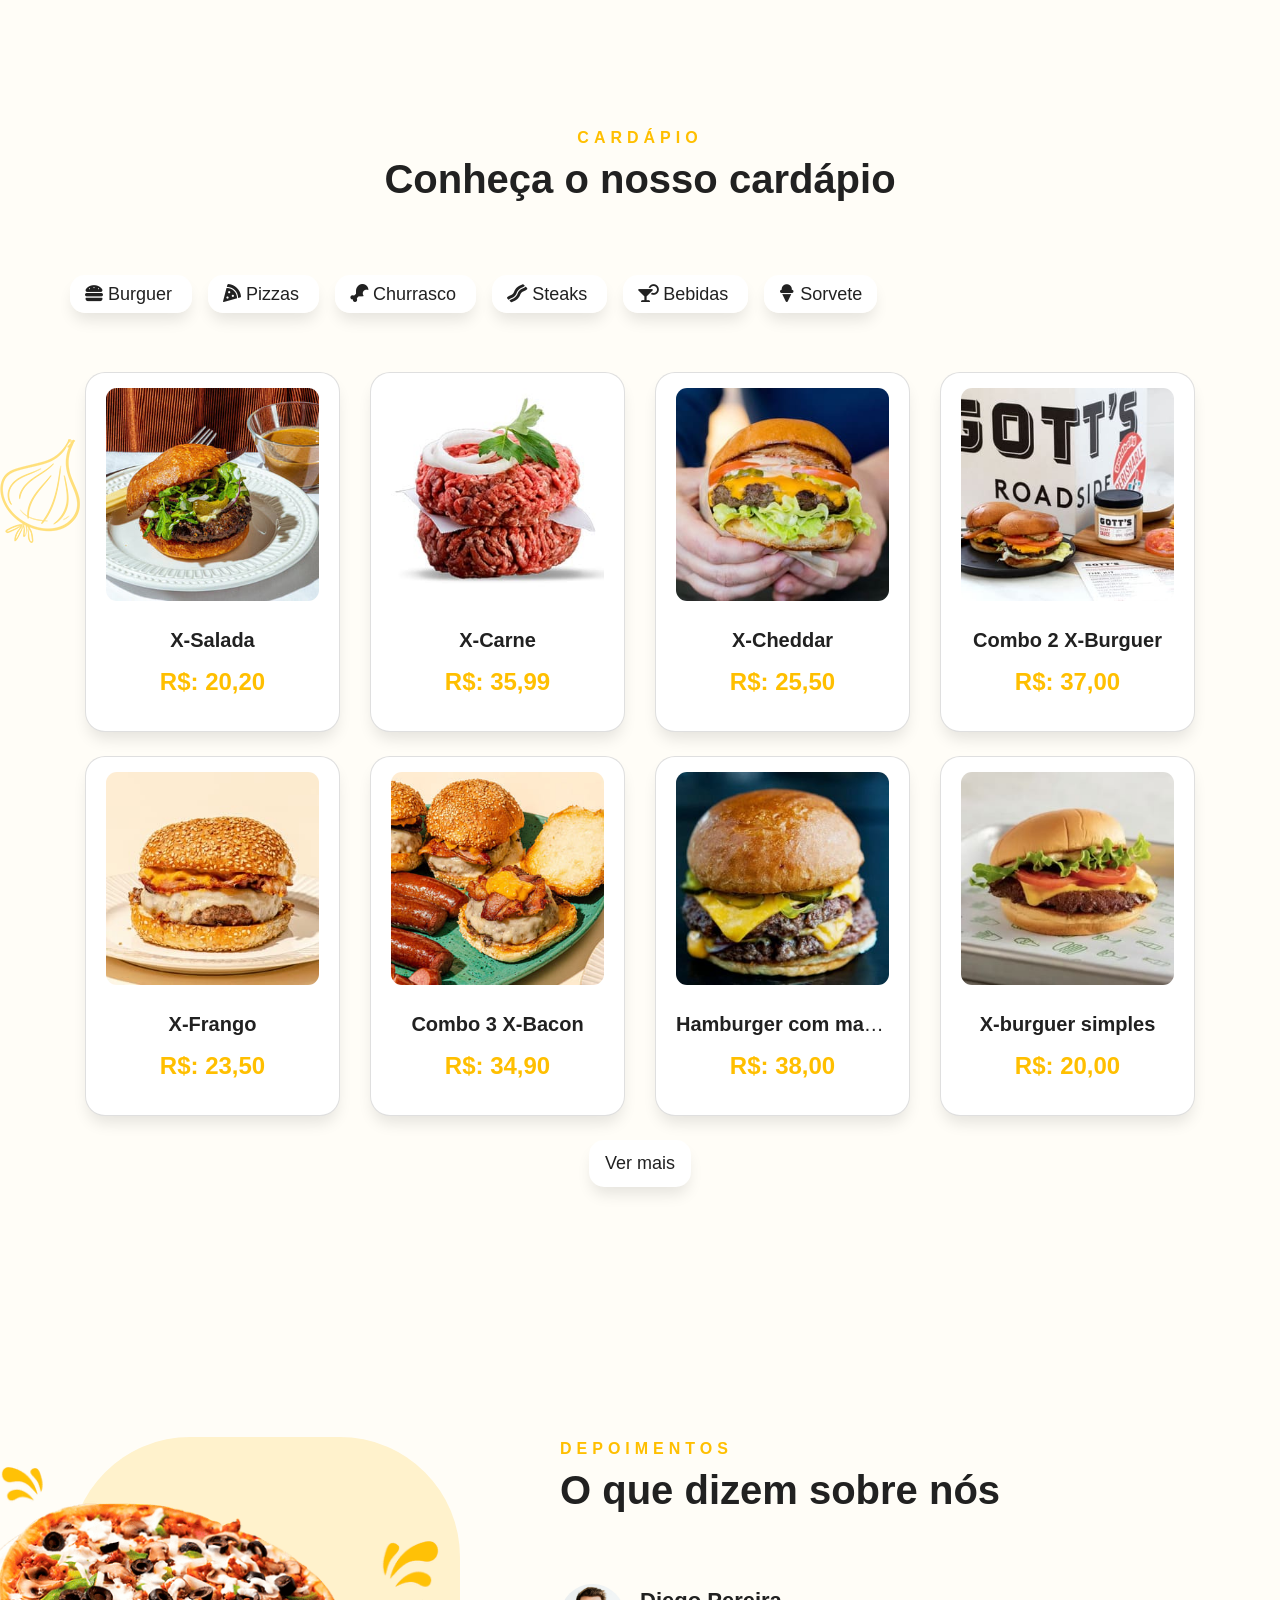
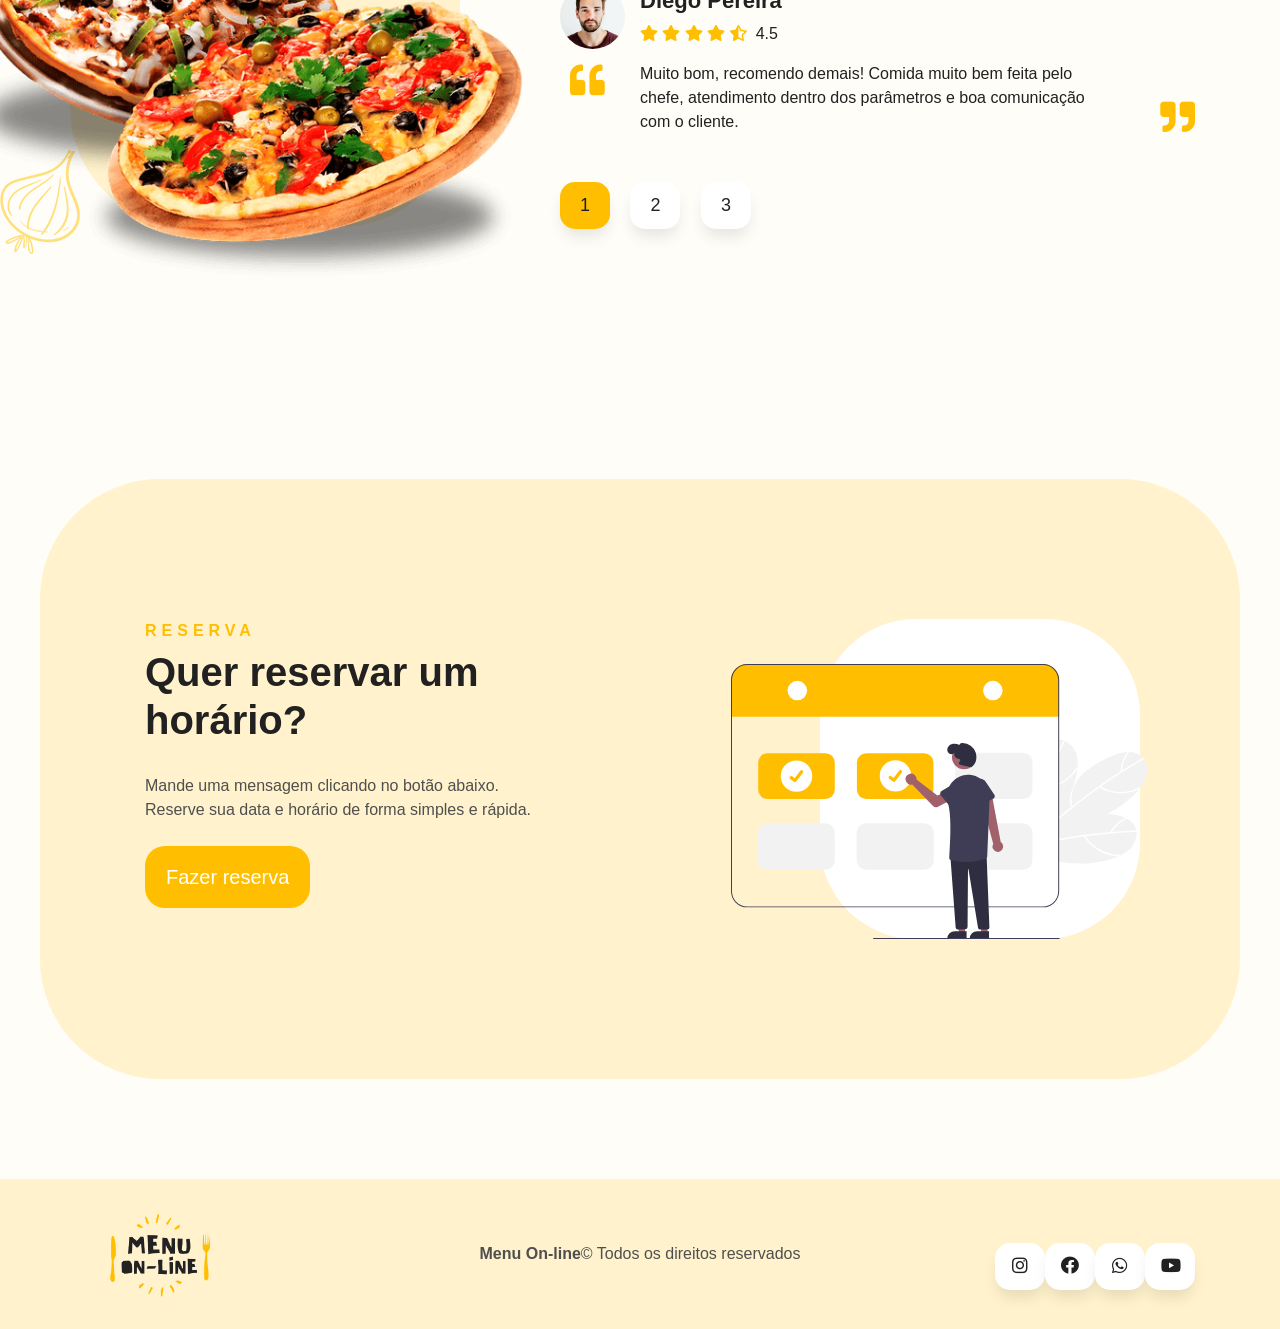
==== commit 14708bb5: "Versão 1.0.8" ====
--- a/index.html
+++ b/index.html
@@ -2,924 +2,1345 @@
 
 <html lang="pt-br">
 
-    <head>
-
-        <meta charset="UTF-8" />
-
-        <meta name="viewport" content="width=device-width, initial-scale=1.0">
-
-        <title>Restaurante - Bem vindo</title>
-
-        <link rel="icon" href="img/icon.png">
-
-        <link rel="stylesheet" href="./css/bootstrap.min.css">
-
-        <link rel="stylesheet" href="./css/fontawesome.css">
-
-        <link rel="stylesheet" href="./css/main.css">
-
-    </head>
-
-    <body>
-
-        <section class="header">
+<head>
+
+    <meta charset="UTF-8" />
+
+    <meta name="viewport" content="width=device-width, initial-scale=1.0">
+
+    <title>Restaurante - Bem vindo</title>
+
+    <link rel="icon" href="img/icon.png">
+
+    <link rel="stylesheet" href="./css/bootstrap.min.css">
+
+    <link rel="stylesheet" href="./css/fontawesome.css">
+
+    <link rel="stylesheet" href="./css/main.css">
+
+</head>
+
+<body>
+
+    <section class="header">
+
+        <div class="container">
+
+            <nav class="navbar navbar-expand lg pl-0 pr-0 col-one">
+
+                <a class="navbar-brand" href="#">
+
+                    <img src="./img/logo.png" width="160" class="img-logo" />
+
+                </a>
+
+                <button class="navbar-toggler" type="button" data-toggle="collapse" data-target="#navbarNavDropdown">
+
+                    <span class="navbar-toggler-icon">
+
+                        <i class="fas fa-bars"></i>
+
+                    </span>
+
+                </button>
+
+                <div class="collapse navbar-collapse" id="navbarNavDropdown">
+
+                    <ul class="navbar-nav ml-auto mr-auto">
+
+                        <li class="nav-item"><a href="#reservas" class="nav-link"><b>Reservas</b></a></li>
+
+                        <li class="nav-item"><a href="#servicos" class="nav-link"><b>Serviços</b></a></li>
+
+                        <li class="nav-item"><a href="#cardapio" class="nav-link"><b>Cardápio</b></a></li>
+
+                        <li class="nav-item"><a href="#depoimentos" class="nav-link"><b>Depoimentos</b></a></li>
+
+                    </ul>
+
+                    <a class="btn btn-white btn-icon">
+
+                        Meu carrinho
+
+                        <span class="icon">
+
+                            <i class="fas fa-shopping-bag"></i>
+
+                        </span>
+
+                    </a>
+
+                </div>
+
+            </nav>
+
+        </div>
+
+    </section>
+
+    <section class="banner">
+
+        <div class="container">
+
+            <div class="row">
+
+                <div class="col-6">
+
+                    <div class="d-flex text-banner">
+
+                        <h1><b>Escolha a sua comida <b class="color-primary">favorita.</b></b></h1>
+                        <p>Aproveite nosso cardápio! Escolha o que desejar e receba em sua casa de forma rápida e
+                            segura.</p>
+
+                        <div>
+
+                            <a class="btn btn-yellow mt-4 mr-3" href="img/ana.jpg">Ver Cardápio</a>
+
+                            <a class="btn btn-white btn-icon-left mt-4">
+
+                                <span class="icon-left">
+
+                                    <i class="fa fa-phone"></i>
+
+                                </span>
+
+                                4002-8922
+
+                            </a>
+
+                        </div>
+
+                    </div>
+
+                    <a class="btn btn-sm btn-white btn-social mt-4 mr-3" href="https://www.instagram.com/o_pedro_hh/">
+
+                        <i class="fab fa-instagram"></i>
+
+                    </a>
+
+                    <a class="btn btn-sm btn-white btn-social mt-4 mr-3"
+                        href="https://www.facebook.com/share/5TP9JzphRvT9DggE/?mibextid=qi20mg">
+
+                        <i class="fab fa-facebook"></i>
+
+                    </a>
+
+                    <a class="btn btn-sm btn-white btn-social mt-4 mr-3">
+
+                        <i class="fab fa-whatsapp"></i>
+
+                    </a>
+
+                    <a class="btn btn-sm btn-white btn-social mt-4" href="https://www.youtube.com/@Turt-turt">
+
+                        <i class="fab fa-youtube"></i>
+
+                    </a>
+
+                </div>
+
+                <div class="col-6">
+
+                    <div class="card-banner"></div>
+
+                    <div class="d-flex img-banner">
+
+                        <img src="./img/burguer.png">
+
+                    </div>
+
+                    <div class="card card-case">
+
+                        "Entrega rápida e funcionários simpáticos.
+                        <br>A comida chegou quente e <br>
+                        muito saborosa!"
+
+                        <spam class="card-case-name">
+
+                            <b>Steve - Minecraft</b>
+
+                        </spam>
+
+                    </div>
+
+                </div>
+
+            </div>
+
+        </div>
+
+    </section>
+
+    <section class="servicos" id="servicos">
+
+        <div class="background-servicos"></div>
+
+        <div class="container">
+
+            <div class="class row">
+
+                <div class="col-12 text-center mb-5">
+
+                    <span class="hint-title"><b>Serviços</b></span>
+
+                    <h1 class="title">
+
+                        <b>Como são nossos serviços</b>
+
+                    </h1>
+
+                </div>
+
+                <div class="col-4 mb-5">
+
+                    <div class="card-icon text-center">
+
+                        <img src="./img/icone-pedido.svg" width="150" />
+
+                    </div>
+
+                    <div class="car-text text-center mt-3">
+
+                        <p><b>Fácil de pedir</b></p>
+
+                        <span>
+
+                            Você só precisa de alguns passos para pedir sua comida.
+
+                        </span>
+
+                    </div>
+
+                </div>
+
+                <div class="col-4 mb-5">
+
+                    <div class="card-icon text-center">
+
+                        <img src="./img/icone-delivery.svg" width="250" />
+
+                    </div>
+
+                    <div class="car-text text-center mt-3">
+
+                        <p><b>Entrega Rápida</b></p>
+
+                        <span>
+
+                            Nossa entrega é sempre pontual, rápida e segura.
+
+                        </span>
+
+                    </div>
+
+                </div>
+
+                <div class="col-4 mb-5">
+
+                    <div class="card-icon text-center">
+
+                        <img src="./img/icone-qualidade.svg" width="250" />
+
+                    </div>
+
+                    <div class="car-text text-center mt-3">
+
+                        <p><b>Melhor Qualidade</b></p>
+
+                        <span>
+
+                            Não é só na entrega, a qualidade também é o nosso forte.
+
+                        </span>
+
+                    </div>
+
+                </div>
+
+            </div>
+
+        </div>
+
+    </section>
+
+    <section class="cardapio" id="cardapio">
+
+        <div class="background-cardapio"></div>
+
+        <div class="container">
+
+            <div class="row">
+
+                <div class="col-12 text-center mb-5">
+
+                    <span class="hint-title"><b>Cardápio</b></span>
+
+                    <h1 class="title">
+
+                        <b>Conheça o nosso cardápio</b>
+
+                    </h1>
+
+                </div>
+
+                <div class="container-menu">
+
+                    <a class="btn-white btn-sm mr-3">
+
+                        <i class="fas fa-hamburger"></i>&nbsp;Burguer
+
+                    </a>
+
+                    <a class="btn-white btn-sm mr-3">
+
+                        <i class="fas fa-pizza-slice"></i>&nbsp;Pizzas
+
+                    </a>
+
+                    <a class="btn-white btn-sm mr-3">
+
+                        <i class="fas fa-drumstick-bite"></i>&nbsp;Churrasco
+
+                    </a>
+
+                    <a class="btn-white btn-sm mr-3">
+
+                        <i class="fas fa-bacon"></i>&nbsp;Steaks
+
+                    </a>
+
+                    <a class="btn-white btn-sm mr-3">
+
+                        <i class="fas fa-cocktail"></i>&nbsp;Bebidas
+
+                    </a>
+
+                    <a class="btn-white btn-sm mr-3">
+
+                        <i class="fas fa-ice-cream"></i>&nbsp;Sorvete
+
+                    </a>
+
+                </div>
+
+                <div class="col-12">
+
+                    <div class="row" id="itensCardapio">
+
+
+
+                        <div class="col-3 mt-4">
+
+                            <div class="card card-item">
+
+                                <div class="img-produto">
+
+                                    <img
+                                        src="./img/cardapio/burguers/burger-au-poivre-kit-4-pack.3ca0e39b02db753304cd185638dad518.jpg">
+
+                                </div>
+
+                                <p class="title-produto text-center mt-4">
+
+                                    <b>X-Salada</b>
+
+                                </p>
+
+                                <p class="price-produto text-center">
+
+                                    <b>R$: 20,20</b>
+
+                                </p>
+
+                                <div class="add-carrinho">
+
+                                    <span class="btn-menos"><i class="fas fa-minus"></i></span>
+                                    <span class="btn-numero-itens">0</span>
+                                    <span class="btn-mais"><i class="fas fa-plus"></i></span>
+                                    <span class="btn btn-add"><i class="fas fa-shopping-bag"></i></span>
+
+                                </div>
+
+                            </div>
+
+                        </div>
+
+                        <div class="col-3 mt-4">
+
+                            <div class="card card-item">
+
+                                <div class="img-produto">
+
+                                    <img
+                                        src="./img/cardapio/burguers/goldbelly-burger-blend-1-lb.13a21b66edf7173a59c75c3a6d2f981b.jpg">
+
+                                </div>
+
+                                <p class="title-produto text-center mt-4">
+
+                                    <b>X-Carne</b>
+
+                                </p>
+
+                                <p class="price-produto text-center">
+
+                                    <b>R$: 35,99</b>
+
+                                </p>
+
+                                <div class="add-carrinho">
+
+                                    <span class="btn-menos"><i class="fas fa-minus"></i></span>
+                                    <span class="btn-numero-itens">0</span>
+                                    <span class="btn-mais"><i class="fas fa-plus"></i></span>
+                                    <span class="btn btn-add"><i class="fas fa-shopping-bag"></i></span>
+
+                                </div>
+
+                            </div>
+
+                        </div>
+
+                        <div class="col-3 mt-4">
+
+                            <div class="card card-item">
+
+                                <div class="img-produto">
+
+                                    <img
+                                        src="./img/cardapio/burguers/gotts-complete-cheeseburger-kit-for-4.7bdc74104b193427b3fe6eae39e05b5e.jpg">
+
+                                </div>
+
+                                <p class="title-produto text-center mt-4">
+
+                                    <b>X-Cheddar</b>
+
+                                </p>
+
+                                <p class="price-produto text-center">
+
+                                    <b>R$: 25,50</b>
+
+                                </p>
+
+                                <div class="add-carrinho">
+
+                                    <span class="btn-menos"><i class="fas fa-minus"></i></span>
+                                    <span class="btn-numero-itens">0</span>
+                                    <span class="btn-mais"><i class="fas fa-plus"></i></span>
+                                    <span class="btn btn-add"><i class="fas fa-shopping-bag"></i></span>
+
+                                </div>
+
+                            </div>
+
+                        </div>
+
+                        <div class="col-3 mt-4">
+
+                            <div class="card card-item">
+
+                                <div class="img-produto">
+
+                                    <img
+                                        src="./img/cardapio/burguers/gotts-complete-cheeseburger-kit-for-8.092aa049d00286fa1733d720decc782e.jpg">
+
+                                </div>
+
+                                <p class="title-produto text-center mt-4">
+
+                                    <b>Combo 2 X-Burguer</b>
+
+                                </p>
+
+                                <p class="price-produto text-center">
+
+                                    <b>R$: 37,00</b>
+
+                                </p>
+
+                                <div class="add-carrinho">
+
+                                    <span class="btn-menos"><i class="fas fa-minus"></i></span>
+                                    <span class="btn-numero-itens">0</span>
+                                    <span class="btn-mais"><i class="fas fa-plus"></i></span>
+                                    <span class="btn btn-add"><i class="fas fa-shopping-bag"></i></span>
+
+                                </div>
+
+                            </div>
+
+                        </div>
+
+                        <div class="col-3 mt-4">
+
+                            <div class="card card-item">
+
+                                <div class="img-produto">
+
+                                    <img
+                                        src="./img/cardapio/burguers/Gramercy-Tavern-Burger-and-Kielbasa-Kit-6.4.21-72ppi-1x1-15.jpg">
+
+                                </div>
+
+                                <p class="title-produto text-center mt-4">
+
+                                    <b>X-Frango</b>
+
+                                </p>
+
+                                <p class="price-produto text-center">
+
+                                    <b>R$: 23,50</b>
+
+                                </p>
+
+                                <div class="add-carrinho">
+
+                                    <span class="btn-menos"><i class="fas fa-minus"></i></span>
+                                    <span class="btn-numero-itens">0</span>
+                                    <span class="btn-mais"><i class="fas fa-plus"></i></span>
+                                    <span class="btn btn-add"><i class="fas fa-shopping-bag"></i></span>
+
+                                </div>
+
+                            </div>
+
+                        </div>
+
+                        <div class="col-3 mt-4">
+
+                            <div class="card card-item">
+
+                                <div class="img-produto">
+
+                                    <img
+                                        src="./img/cardapio/burguers/Gramercy-Tavern-Burger-and-Kielbasa-Kit-6.4.21-72ppi-1x1-47.jpg">
+
+                                </div>
+
+                                <p class="title-produto text-center mt-4">
+
+                                    <b>Combo 3 X-Bacon</b>
+
+                                </p>
+
+                                <p class="price-produto text-center">
+
+                                    <b>R$: 34,90</b>
+
+                                </p>
+
+                                <div class="add-carrinho">
+
+                                    <span class="btn-menos"><i class="fas fa-minus"></i></span>
+                                    <span class="btn-numero-itens">0</span>
+                                    <span class="btn-mais"><i class="fas fa-plus"></i></span>
+                                    <span class="btn btn-add"><i class="fas fa-shopping-bag"></i></span>
+
+                                </div>
+
+                            </div>
+
+                        </div>
+
+                        <div class="col-3 mt-4">
+
+                            <div class="card card-item">
+
+                                <div class="img-produto">
+
+                                    <img
+                                        src="./img/cardapio/burguers/handf-double-stack-burger-kit-for-4.4ee9f54b1d6087e9996335f07c13e5cd.jpg">
+
+                                </div>
+
+                                <p class="title-produto text-center mt-4">
+
+                                    <b>Hamburger com mais carne</b>
+
+                                </p>
+
+                                <p class="price-produto text-center">
+
+                                    <b>R$: 38,00</b>
+
+                                </p>
+
+                                <div class="add-carrinho">
+
+                                    <span class="btn-menos"><i class="fas fa-minus"></i></span>
+                                    <span class="btn-numero-itens">0</span>
+                                    <span class="btn-mais"><i class="fas fa-plus"></i></span>
+                                    <span class="btn btn-add"><i class="fas fa-shopping-bag"></i></span>
+
+                                </div>
+
+                            </div>
+
+                        </div>
+
+                        <div class="col-3 mt-4">
+
+                            <div class="card card-item">
+
+                                <div class="img-produto">
+
+                                    <img
+                                        src="./img/cardapio/burguers/shake-shack-shackburger-8-pack.973a5e26836ea86d7e86a327becea2b0.jpg">
+
+                                </div>
+
+                                <p class="title-produto text-center mt-4">
+
+                                    <b>X-burguer simples</b>
+
+                                </p>
+
+                                <p class="price-produto text-center">
+
+                                    <b>R$: 20,00</b>
+
+                                </p>
+
+                                <div class="add-carrinho">
+
+                                    <span class="btn-menos"><i class="fas fa-minus"></i></span>
+                                    <span class="btn-numero-itens">0</span>
+                                    <span class="btn-mais"><i class="fas fa-plus"></i></span>
+                                    <span class="btn btn-add"><i class="fas fa-shopping-bag"></i></span>
+
+                                </div>
+
+                            </div>
+
+                        </div>
+
+                    </div>
+
+                    <div class="col-12 text-center mt-4">
+
+                        <a class="btn btn-white btn-sm">Ver mais</a>
+
+                    </div>
+
+                </div>
+
+            </div>
+
+        </div>
+
+    </section>
+
+    <section class="depoimentos" id="depoimentos">
+
+        <div class="background-depoimentos"></div>
+
+        <div class="container">
+
+            <div class="row">
+
+                <div class="col-5 text-center">
+
+                    <div class="card-depoimentos"></div>
+
+                    <div class="d-flex img-banner">
+
+                        <img src="./img/pizzas.png" />
+
+                    </div>
+
+                </div>
+
+                <div class="col-7">
+
+                    <span class="hint-title"><b>Depoimentos</b></span>
+
+                    <h1 class="title">
+
+                        <b>O que dizem sobre nós</b>
+                    </h1>
+
+                    <div class="mb-5">
+
+                        <div class="depoimento" id="depoimento-1">
+
+                            <div class="container-dados-depoimento">
+
+                                <div class="imagem-depoimento"></div>
+
+                                <div>
+
+                                    <p class="nome-depoimento"><b>Diego Pereira</b></p>
+
+                                    <p class="nota-depoimento">
+
+                                        <i class="fas fa-star"></i>
+
+                                        <i class="fas fa-star"></i>
+
+                                        <i class="fas fa-star"></i>
+
+                                        <i class="fas fa-star"></i>
+
+                                        <i class="fas fa-star-half-alt"></i>&nbsp; <span>4.5</span>
+                                    </p>
+
+                                </div>
+
+                            </div>
+
+                            <p class="texto-depoimento">
+
+                                <i class="fas fa-quote-left"></i>
+
+                                <span>
+                                    Muito bom, recomendo demais! Comida muito bem feita pelo chefe,
+                                    atendimento dentro dos parâmetros e boa comunicação com o cliente.
+                                </span>
+
+                                <i class="fas fa-quote-right"></i>
+
+                            </p>
+
+                        </div>
+
+
+                        <div class="depoimento hidden" id="depoimento-2">
+
+                            <div class="container-dados-depoimento">
+
+                                <div class="imagem-depoimento"></div>
+
+                                <div>
+
+                                    <p class="nome-depoimento"><b>Ana Beatriz</b></p>
+
+                                    <p class="nota-depoimento">
+
+                                        <i class="fas fa-star"></i>
+
+                                        <i class="fas fa-star"></i>
+
+                                        <i class="fas fa-star"></i>
+
+                                        <i class="fas fa-star"></i>
+
+                                        <i class="fas fa-star"></i>&nbsp; <span>5.0</span>
+                                    </p>
+
+                                </div>
+
+                            </div>
+
+                            <p class="texto-depoimento">
+
+                                <i class="fas fa-quote-left"></i>
+                                <span>
+                                    Um jantar perfeito do começo ao fim. Comida, experiência, serviço...
+                                    foi tão maravilhoso que fomos dois dias seguidos - fato inédito para mim em uma
+                                    viagem.
+                                </span>
+
+                                <i class="fas fa-quote-right"></i>
+
+                            </p>
+
+                        </div>
+
+                        <div class="depoimento hidden" id="depoimento-3">
+
+                            <div class="container-dados-depoimento">
+
+                                <div class="imagem-depoimento"></div>
+
+                                <div>
+
+                                    <p class="nome-depoimento"><b>João Guilherme</b></p>
+
+                                    <p class="nota-depoimento">
+
+                                        <i class="fas fa-star"></i>
+
+                                        <i class="fas fa-star"></i>
+
+                                        <i class="fas fa-star"></i>
+
+
+                                        <i class="fas fa-star"></i>
+
+                                        <i class="far fa-star"></i>&nbsp; <span>4.0</span>
+                                    </p>
+
+                                </div>
+
+                            </div>
+
+                            <p class="texto-depoimento">
+
+                                <i class="fas fa-quote-left"></i>
+
+                                <span>
+
+                                    A comida estava excelente e o serviço gentil nos surpreendeu!
+                                    Dica: reserve umas 3 horas para ter uma experiência incrível.
+                                </span>
+
+                                <i class="fas fa-quote-right"></i>
+
+                            </p>
+
+                        </div>
+
+                    </div>
+
+                    <a class="btn btn-sm btn-white btn-social mr-3 active">1</a>
+
+                    <a class="btn btn-sm btn-white btn-social mr-3">2</a>
+
+                    <a class="btn btn-sm btn-white btn-social">3</a>
+
+                </div>
+
+            </div>
+
+        </div>
+
+    </section>
+
+    <section class="reserva" id="reserva">
+
+        <div class="row">
+
+            <div class="card-reserva">
+
+                <div class="row conteudo-reserva">
+
+                    <div class="col-6 text ml-auto">
+
+                        <div class="titulo">
+
+                            <span class="hint-title"><b>Reserva</b></span>
+
+                            <h1 class="title">
+
+                                <b>Quer reservar um <br>horário?</b>
+
+                            </h1>
+
+                        </div>
+
+                        <span>
+                            Mande uma mensagem clicando no botão abaixo.</br>
+                            Reserve sua data e horário de forma simples e rápida.</br>
+                        </span>
+
+                        <div class="botao-reserva">
+
+                            <a class="btn btn-yellow mt-4 mr-3">Fazer reserva</a>
+
+                        </div>
+
+                    </div>
+
+                    <div class="col-6 mr-auto">
+
+                        <div class="card-reserva-white">
+
+                            <div class="img-reserva">
+
+                                <img src="./img/icone-reserva.svg" />
+
+                            </div>
+
+                        </div>
+
+                    </div>
+
+                </div>
+
+            </div>
+
+        </div>
+
+    </section>
+
+    <section class="footer">
+
+        <div class="container">
+
+            <div class="row">
+
+                <div class="col-3 container-logo-footer">
+
+                    <img class="logo-footer" src="./img/logo.png">
+
+                </div>
+
+                <div class="col-6 container-texto-footer">
+
+                    <p class="mb-0">
+
+                        <b>Menu On-line</b>&copy; Todos os direitos reservados
+
+                    </p>
+
+                </div>
+
+                <div class="col-3 container-redes-footer">
+
+                    <a class="btn btn-sm btn-white btn-social mt-4" href="https://www.instagram.com/o_pedro_hh/">
+
+                        <i class="fab fa-instagram"></i>
+
+                    </a>
+
+                    <a class="btn btn-sm btn-white btn-social mt-4"
+                        href="https://www.facebook.com/share/5TP9JzphRvT9DggE/?mibextid=qi20mg">
+
+                        <i class="fab fa-facebook"></i>
+
+                    </a>
+
+                    <a class="btn btn-sm btn-white btn-social mt-4">
+
+                        <i class="fab fa-whatsapp"></i>
+
+                    </a>
+
+                    <a class="btn btn-sm btn-white btn-social mt-4" href="https://www.youtube.com/@Turt-turt">
+
+                        <i class="fab fa-youtube"></i>
+
+                    </a>
+
+                </div>
+
+            </div>
+
+        </div>
+
+    </section>
+
+
+
+    <div class="modal-full" id="modalCarrinho">
+
+        <div class="m-header">
 
             <div class="container">
-                
-                <nav class="navbar navbar-expand lg pl-0 pr-0 col-one">
-
-                    <a class="navbar-brand" href="#">
-
-                        <img src="./img/logo.png" width="160" class="img-logo" />
-
-                    </a>
-
-                    <button class="navbar-toggler" type="button" data-toggle="collapse" data-target="#navbarNavDropdown">
-
-                        <span class="navbar-toggler-icon">
-
-                            <i class="fas fa-bars"></i>
-
-                        </span>
-
-                    </button>
-
-                    <div class="collapse navbar-collapse" id="navbarNavDropdown">
-
-                        <ul class="navbar-nav ml-auto mr-auto">
-                        
-                            <li class="nav-item"><a href="#reservas" class="nav-link"><b>Reservas</b></a></li>
-
-                            <li class="nav-item"><a href="#servicos" class="nav-link"><b>Serviços</b></a></li>
-
-                            <li class="nav-item"><a href="#cardapio" class="nav-link"><b>Cardápio</b></a></li>
-
-                            <li class="nav-item"><a href="#depoimentos" class="nav-link"><b>Depoimentos</b></a></li>
-
-                        </ul>
-
-                        <a class="btn btn-white btn-icon">
-
-                            Meu carrinho
-
-                            <span class="icon"> 
-
-                                <i class="fas fa-shopping-bag"></i>
-
-                            </span>
-
-                        </a>
-
-                    </div>
-
-                </nav>
+
+                <a class="btn btn-white btn-sm float-right">Fechar</a>
+
+                <div class="etapas">
+
+                    <div class="etapa etapa1 active">1</div>
+
+                    <div class="etapa etapa2">2</div>
+
+                    <div class="etapa etapa3">3</div>
+
+                </div>
+
+                <p class="title-carrinho mt-4">
+
+                    <b id="lblTituloEtapa">Seu carrinho:</b>
+
+                </p>
 
             </div>
 
-        </section>
-
-        <section class="banner">
+        </div>
+
+
+        <div class="m-body">
 
             <div class="container">
 
-                <div class="row">
-                    
-                    <div class="col-6">
-    
-                        <div class="d-flex text-banner">
-    
-                            <h1><b>Escolha a sua comida <b class="color-primary">favorita.</b></b></h1>
-                            <p>Aproveite nosso cardápio! Escolha o que desejar e receba em sua casa de forma rápida e segura.</p>
-
-                            <div>
-
-                                <a class="btn btn-yellow mt-4 mr-3" href="img/ana.jpg">Ver Cardápio</a>
-
-                                <a class="btn btn-white btn-icon-left mt-4">
-                                    
-                                    <span class="icon-left">
-
-                                        <i class="fa fa-phone"></i>
-
-                                    </span>
-                                    
-                                    4002-8922
-                                
+                <div id="itensCarrinho" class="row mr-0 ml-0 hidden">
+
+                    <div class="col-12 item-carrinho">
+
+                        <div class="img-produto">
+
+                            <img
+                                src="./img/cardapio/burguers/burger-au-poivre-kit-4-pack.3ca0e39b02db753304cd185638dad518.jpg">
+
+                        </div>
+
+                        <div class="dados-produto">
+
+                            <p class="title-produto"><b>X-Salada</b></p>
+
+                            <p class="price-produto"><b>R$: 20,20</b></p>
+
+                        </div>
+
+                        <div class="add-carrinho">
+
+                            <span class="btn-menos"><i class="fas fa-minus"></i></span>
+
+                            <span class="btn-numero-itens">0</span>
+
+                            <span class="btn-mais"><i class="fas fa-plus"></i></span>
+
+                            <span class="btn btn-remove"><i class="fa fa-times"></i></span>
+
+                        </div>
+
+                    </div>
+
+                    <div class="col-12 item-carrinho">
+
+                        <div class="img-produto">
+
+                            <img
+                                src="./img/cardapio/burguers/goldbelly-burger-blend-1-lb.13a21b66edf7173a59c75c3a6d2f981b.jpg">
+
+                        </div>
+
+                        <div class="dados-produto">
+
+                            <p class="title-produto"><b>X-Carne</b></p>
+
+                            <p class="price-produto"><b>R$: 35,99</b></p>
+
+                        </div>
+
+                        <div class="add-carrinho">
+
+                            <span class="btn-menos"><i class="fas fa-minus"></i></span>
+
+                            <span class="btn-numero-itens">0</span>
+
+                            <span class="btn-mais"><i class="fas fa-plus"></i></span>
+
+                            <span class="btn btn-remove"><i class="fa fa-times"></i></span>
+
+                        </div>
+
+                    </div>
+
+                    <div class="col-12 item-carrinho">
+
+                        <div class="img-produto">
+
+                            <img
+                                src="./img/cardapio/burguers/gotts-complete-cheeseburger-kit-for-4.7bdc74104b193427b3fe6eae39e05b5e.jpg">
+
+                        </div>
+
+                        <div class="dados-produto">
+
+                            <p class="title-produto"><b>X-Cheddar</b></p>
+
+                            <p class="price-produto"><b>R$: 25,50</b></p>
+
+                        </div>
+
+                        <div class="add-carrinho">
+
+                            <span class="btn-menos"><i class="fas fa-minus"></i></span>
+
+                            <span class="btn-numero-itens">1</span>
+
+                            <span class="btn-mais"><i class="fas fa-plus"></i></span>
+
+                            <span class="btn btn-remove"><i class="fa fa-times"></i></span>
+
+                        </div>
+
+                    </div>
+
+                    <div class="col-12 item-carrinho">
+
+                        <div class="img-produto">
+
+                            <img
+                                src="./img/cardapio/burguers/gotts-complete-cheeseburger-kit-for-8.092aa049d00286fa1733d720decc782e.jpg">
+
+                        </div>
+
+                        <div class="dados-produto">
+
+                            <p class="title-produto"><b>Combo 2 X-Burguer</b></p>
+
+                            <p class="price-produto"><b>R$: 37,00</b></p>
+
+                        </div>
+
+                        <div class="add-carrinho">
+
+                            <span class="btn-menos"><i class="fas fa-minus"></i></span>
+
+                            <span class="btn-numero-itens">0</span>
+
+                            <span class="btn-mais"><i class="fas fa-plus"></i></span>
+
+                            <span class="btn btn-remove"><i class="fa fa-times"></i></span>
+
+                        </div>
+
+                    </div>
+
+                    <div class="col-12 item-carrinho">
+
+                        <div class="img-produto">
+
+                            <img
+                                src="./img/cardapio/burguers/Gramercy-Tavern-Burger-and-Kielbasa-Kit-6.4.21-72ppi-1x1-15.jpg">
+
+                        </div>
+
+                        <div class="dados-produto">
+
+                            <p class="title-produto"><b>X-Frango</b></p>
+
+                            <p class="price-produto"><b>R$: 23,50</b></p>
+
+                        </div>
+
+                        <div class="add-carrinho">
+
+                            <span class="btn-menos"><i class="fas fa-minus"></i></span>
+
+                            <span class="btn-numero-itens">1</span>
+
+                            <span class="btn-mais"><i class="fas fa-plus"></i></span>
+
+                            <span class="btn btn-remove"><i class="fa fa-times"></i></span>
+
+                        </div>
+
+                    </div>
+
+                    <div class="col-12 item-carrinho">
+
+                        <div class="img-produto">
+
+                            <img
+                                src="./img/cardapio/burguers/Gramercy-Tavern-Burger-and-Kielbasa-Kit-6.4.21-72ppi-1x1-47.jpg">
+
+                        </div>
+
+                        <div class="dados-produto">
+
+                            <p class="title-produto"><b>Combo 3 X-Bacon</b></p>
+
+                            <p class="price-produto"><b>R$: 34,90</b></p>
+
+                        </div>
+
+                        <div class="add-carrinho">
+
+                            <span class="btn-menos"><i class="fas fa-minus"></i></span>
+
+                            <span class="btn-numero-itens">0</span>
+
+                            <span class="btn-mais"><i class="fas fa-plus"></i></span>
+
+                            <span class="btn btn-remove"><i class="fa fa-times"></i></span>
+
+                        </div>
+
+                    </div>
+
+                    <div class="col-12 item-carrinho">
+
+                        <div class="img-produto">
+
+                            <img
+                                src="./img/cardapio/burguers/handf-double-stack-burger-kit-for-4.4ee9f54b1d6087e9996335f07c13e5cd.jpg">
+
+                        </div>
+
+                        <div class="dados-produto">
+
+                            <p class="title-produto"><b>Hamburger com mais carne</b></p>
+
+                            <p class="price-produto"><b>R$: 38,00</b></p>
+
+                        </div>
+
+                        <div class="add-carrinho">
+
+                            <span class="btn-menos"><i class="fas fa-minus"></i></span>
+
+                            <span class="btn-numero-itens">0</span>
+
+                            <span class="btn-mais"><i class="fas fa-plus"></i></span>
+
+                            <span class="btn btn-remove"><i class="fa fa-times"></i></span>
+
+                        </div>
+
+                    </div>
+
+                    <div class="col-12 item-carrinho">
+
+                        <div class="img-produto">
+
+                            <img
+                                src="./img/cardapio/burguers/shake-shack-shackburger-16-pack.316f8b09144db65931ea29e34869287a.jpg">
+
+                        </div>
+
+                        <div class="dados-produto">
+
+                            <p class="title-produto"><b>X-Burguer simples</b></p>
+
+                            <p class="price-produto"><b>R$: 20,00</b></p>
+
+                        </div>
+
+                        <div class="add-carrinho">
+
+                            <span class="btn-menos"><i class="fas fa-minus"></i></span>
+
+                            <span class="btn-numero-itens">1</span>
+
+                            <span class="btn-mais"><i class="fas fa-plus"></i></span>
+
+                            <span class="btn btn-remove"><i class="fa fa-times"></i></span>
+
+                        </div>
+
+                    </div>
+
+                </div>
+
+                <div id="localEntrega" class="row mr-0 ml-0">
+
+                    <div id="localEntrega" class="row mr-0 ml-0">
+
+                        <div class="col-4">
+
+                            <div class="form-group container-cep">
+
+                                <label>CEP:</label>
+
+                                <input id="txtCEP" type="text" class="form-control" />
+
+                                <a class="btn btn-yellow btn-sm">
+
+                                    <i class="fa fa-search"></i>
+
                                 </a>
 
                             </div>
-    
-                        </div>
-
-                        <a class="btn btn-sm btn-white btn-social mt-4 mr-3" href="https://www.instagram.com/o_pedro_hh/">
-
-                            <i class="fab fa-instagram"></i>
-
-                        </a>
-
-                        <a class="btn btn-sm btn-white btn-social mt-4 mr-3" href="https://www.facebook.com/share/5TP9JzphRvT9DggE/?mibextid=qi20mg">
-
-                            <i class="fab fa-facebook"></i>
-
-                        </a>
-
-                        <a class="btn btn-sm btn-white btn-social mt-4 mr-3">
-
-                            <i class="fab fa-whatsapp"></i>
-
-                        </a>
-
-                        <a class="btn btn-sm btn-white btn-social mt-4" href="https://www.youtube.com/@Turt-turt">
-
-                            <i class="fab fa-youtube"></i>
-
-                        </a>
-
-                    </div>
-    
-                    <div class="col-6">
-    
-                        <div class="card-banner"></div>
-
-                        <div class="d-flex img-banner">
-
-                            <img src="./img/burguer.png">
-
-                        </div>
-
-                        <div class="card card-case">
-                            
-                            "Entrega rápida e funcionários simpáticos.
-                            <br>A comida chegou quente e <br>
-                            muito saborosa!"
-
-                            <spam class="card-case-name">
-
-                                <b>Steve - Minecraft</b>
-
-                            </spam>
-
-                        </div>
-    
-                    </div>
-    
-                </div>
-    
+
+                        </div>
+
+
+
+                        <div class="col-8"></div>
+
+                        <div class="col-6">
+
+                            <div class="form-group">
+
+                                <label>Endereço:</label>
+
+                                <input id="txtEndereco" type="text" class="form-control" />
+
+                            </div>
+
+                        </div>
+
+                        <div class="col-4">
+
+                            <div class="form-group">
+
+                                <label>Bairro:</label>
+
+                                <input id="txtBairro" type="text" class="form-control" />
+
+                            </div>
+
+                        </div>
+
+                        <div class="col-2">
+
+                            <div class="form-group">
+
+                                <label>Número:</label>
+
+                                <input id="txtNum" type="text" class="form-control" />
+
+                            </div>
+
+                        </div>
+
+                    </div>
+
+                    <div id="resumoCarrinho" class="row mr-0 ml-0 hidden"></div>
+
+                </div>
+
             </div>
 
-        </section>
-        
-        <section class="servicos" id="servicos">
-
-            <div class="background-servicos"></div>
+        </div>
+
+
+
+
+        <div class="m-footer">
 
             <div class="container">
 
-                <div class="class row">
-
-                    <div class="col-12 text-center mb-5">
-
-                        <span class="hint-title"><b>Serviços</b></span>
-
-                        <h1 class="title">
-
-                            <b>Como são nossos serviços</b>
-
-                        </h1>
-
-                    </div>
-
-                    <div class="col-4 mb-5">
-
-                        <div class="card-icon text-center">
-
-                            <img src="./img/icone-pedido.svg" width="150"/>
-
-                        </div>
-
-                        <div class="car-text text-center mt-3">
-
-                            <p><b>Fácil de pedir</b></p>
-
-                            <span>
-
-                                Você só precisa de alguns passos para pedir sua comida.
-
-                            </span>
-
-                        </div>
-
-                    </div>
-
-                    <div class="col-4 mb-5">
-
-                        <div class="card-icon text-center">
-
-                            <img src="./img/icone-delivery.svg" width="250"/>
-
-                        </div>
-
-                        <div class="car-text text-center mt-3">
-
-                            <p><b>Entrega Rápida</b></p>
-
-                            <span>
-
-                                Nossa entrega é sempre pontual, rápida e segura.
-
-                            </span>
-
-                        </div>
-
-                    </div>
-
-                    <div class="col-4 mb-5">
-
-                        <div class="card-icon text-center">
-
-                            <img src="./img/icone-qualidade.svg" width="250"/>
-
-                        </div>
-
-                        <div class="car-text text-center mt-3">
-
-                            <p><b>Melhor Qualidade</b></p>
-
-                            <span>
-
-                                Não é só na entrega, a qualidade também é o nosso forte.
-
-                            </span>
-
-                        </div>
-
-                    </div>
-
-                </div>
+                <div class="container-total text-right mb-4 ">
+
+                    <p class="mb-0">
+
+                        <span>Subtotal</span>
+
+                        <span id="lblSubtotal">R$ 69,00</span>
+
+                    </p>
+
+                    <p class="mb-0 texto-entrega">
+
+                        <span><i class="fas fa-motorcycle"></i>Entrega:</span>
+
+                        <span id="lblValorEntrega">R$ 5,00</span>
+
+                    </p>
+
+                    <p class="mb-0 texto-total"></p>
+
+                    <span><b>Total:</b></span>
+
+                    <span class="valor-total" id="lblValorTotal"><b>R$ 74,00</b></span>
+
+                    </p>
+
+                </div>
+
+                <a class="btn btn-yellow float-right" id="btnEtapaPedido">Continuar</a>
+
+                <a class="btn btn-yellow float-right hidden" id="btnEtapaEndereco">Revisar Pediro</a>
+
+                <a class="btn btn-yellow float-right hidden" id="btnEtapaResumo">EnviarPedido</a>
+
+                <a class="btn btn-white float-right mr-3" id="btnEtapaResumo">Voltar</a>
 
             </div>
 
-        </section>
-
-        <section class="cardapio" id="cardapio">
-
-            <div class="background-cardapio"></div>
-
-            <div class="container">
-
-                <div class="row">
-
-                    <div class="col-12 text-center mb-5">
-
-                        <span class="hint-title"><b>Cardápio</b></span>
-
-                        <h1 class="title">
-
-                            <b>Conheça o nosso cardápio</b>
-
-                        </h1>
-
-                    </div>
-
-                    <div class="container-menu">
-
-                        <a class="btn-white btn-sm mr-3">
-    
-                            <i class="fas fa-hamburger"></i>&nbsp;Burguer
-    
-                        </a>
-
-                        <a class="btn-white btn-sm mr-3">
-    
-                            <i class="fas fa-pizza-slice"></i>&nbsp;Pizzas
-    
-                        </a>
-
-                        <a class="btn-white btn-sm mr-3">
-    
-                            <i class="fas fa-drumstick-bite"></i>&nbsp;Churrasco
-    
-                        </a>
-
-                        <a class="btn-white btn-sm mr-3">
-    
-                            <i class="fas fa-bacon"></i>&nbsp;Steaks
-    
-                        </a>
-
-                        <a class="btn-white btn-sm mr-3">
-    
-                            <i class="fas fa-cocktail"></i>&nbsp;Bebidas
-    
-                        </a>
-
-                        <a class="btn-white btn-sm mr-3">
-    
-                            <i class="fas fa-ice-cream"></i>&nbsp;Sorvete
-    
-                        </a>
-    
-                    </div>
-
-                    <div class="col-12">
-
-                        <div class="row" id="itensCardapio">
-
-
-
-                            <div class="col-3 mt-4">
-
-                                <div class="card card-item">
-
-                                    <div class="img-produto">
-
-                                        <img src="./img/cardapio/burguers/burger-au-poivre-kit-4-pack.3ca0e39b02db753304cd185638dad518.jpg">
-
-                                    </div>
-
-                                    <p class="title-produto text-center mt-4">
-
-                                        <b>X-Salada</b>
-
-                                    </p>
-
-                                    <p class="price-produto text-center">
-
-                                        <b>R$: 20,20</b>
-
-                                    </p>
-
-                                    <div class="add-carrinho">
-
-                                        <span class="btn-menos"><i class="fas fa-minus"></i></span>
-                                        <span class="btn-numero-itens">0</span>
-                                        <span class="btn-mais"><i class="fas fa-plus"></i></span>
-                                        <span class="btn btn-add"><i class="fas fa-shopping-bag"></i></span>
-    
-                                    </div>
-
-                                </div>
-
-                            </div>
-
-                            <div class="col-3 mt-4">
-
-                                <div class="card card-item">
-
-                                    <div class="img-produto">
-
-                                        <img src="./img/cardapio/burguers/goldbelly-burger-blend-1-lb.13a21b66edf7173a59c75c3a6d2f981b.jpg">
-
-                                    </div>
-
-                                    <p class="title-produto text-center mt-4">
-
-                                        <b>X-Carne</b>
-
-                                    </p>
-
-                                    <p class="price-produto text-center">
-
-                                        <b>R$: 35,99</b>
-
-                                    </p>
-
-                                    <div class="add-carrinho">
-
-                                        <span class="btn-menos"><i class="fas fa-minus"></i></span>
-                                        <span class="btn-numero-itens">0</span>
-                                        <span class="btn-mais"><i class="fas fa-plus"></i></span>
-                                        <span class="btn btn-add"><i class="fas fa-shopping-bag"></i></span>
-    
-                                    </div>
-
-                                </div>
-
-                            </div>
-
-                            <div class="col-3 mt-4">
-
-                                <div class="card card-item">
-
-                                    <div class="img-produto">
-
-                                        <img src="./img/cardapio/burguers/gotts-complete-cheeseburger-kit-for-4.7bdc74104b193427b3fe6eae39e05b5e.jpg">
-
-                                    </div>
-
-                                    <p class="title-produto text-center mt-4">
-
-                                        <b>X-Cheddar</b>
-
-                                    </p>
-
-                                    <p class="price-produto text-center">
-
-                                        <b>R$: 25,50</b>
-
-                                    </p>
-
-                                    <div class="add-carrinho">
-
-                                        <span class="btn-menos"><i class="fas fa-minus"></i></span>
-                                        <span class="btn-numero-itens">0</span>
-                                        <span class="btn-mais"><i class="fas fa-plus"></i></span>
-                                        <span class="btn btn-add"><i class="fas fa-shopping-bag"></i></span>
-    
-                                    </div>
-
-                                </div>
-
-                            </div>
-
-                            <div class="col-3 mt-4">
-
-                                <div class="card card-item">
-
-                                    <div class="img-produto">
-
-                                        <img src="./img/cardapio/burguers/gotts-complete-cheeseburger-kit-for-8.092aa049d00286fa1733d720decc782e.jpg">
-
-                                    </div>
-
-                                    <p class="title-produto text-center mt-4">
-
-                                        <b>Combo 2 X-Burguer</b>
-
-                                    </p>
-
-                                    <p class="price-produto text-center">
-
-                                        <b>R$: 37,00</b>
-
-                                    </p>
-
-                                    <div class="add-carrinho">
-
-                                        <span class="btn-menos"><i class="fas fa-minus"></i></span>
-                                        <span class="btn-numero-itens">0</span>
-                                        <span class="btn-mais"><i class="fas fa-plus"></i></span>
-                                        <span class="btn btn-add"><i class="fas fa-shopping-bag"></i></span>
-    
-                                    </div>
-
-                                </div>
-
-                            </div>
-
-                            <div class="col-3 mt-4">
-
-                                <div class="card card-item">
-
-                                    <div class="img-produto">
-
-                                        <img src="./img/cardapio/burguers/Gramercy-Tavern-Burger-and-Kielbasa-Kit-6.4.21-72ppi-1x1-15.jpg">
-
-                                    </div>
-
-                                    <p class="title-produto text-center mt-4">
-
-                                        <b>X-Frango</b>
-
-                                    </p>
-
-                                    <p class="price-produto text-center">
-
-                                        <b>R$: 23,50</b>
-
-                                    </p>
-
-                                    <div class="add-carrinho">
-
-                                        <span class="btn-menos"><i class="fas fa-minus"></i></span>
-                                        <span class="btn-numero-itens">0</span>
-                                        <span class="btn-mais"><i class="fas fa-plus"></i></span>
-                                        <span class="btn btn-add"><i class="fas fa-shopping-bag"></i></span>
-    
-                                    </div>
-
-                                </div>
-
-                            </div>
-
-                            <div class="col-3 mt-4">
-
-                                <div class="card card-item">
-
-                                    <div class="img-produto">
-
-                                        <img src="./img/cardapio/burguers/Gramercy-Tavern-Burger-and-Kielbasa-Kit-6.4.21-72ppi-1x1-47.jpg">
-
-                                    </div>
-
-                                    <p class="title-produto text-center mt-4">
-
-                                        <b>Combo 3 X-Bacon</b>
-
-                                    </p>
-
-                                    <p class="price-produto text-center">
-
-                                        <b>R$: 34,90</b>
-
-                                    </p>
-
-                                    <div class="add-carrinho">
-
-                                        <span class="btn-menos"><i class="fas fa-minus"></i></span>
-                                        <span class="btn-numero-itens">0</span>
-                                        <span class="btn-mais"><i class="fas fa-plus"></i></span>
-                                        <span class="btn btn-add"><i class="fas fa-shopping-bag"></i></span>
-    
-                                    </div>
-
-                                </div>
-
-                            </div>
-
-                            <div class="col-3 mt-4">
-
-                                <div class="card card-item">
-
-                                    <div class="img-produto">
-
-                                        <img src="./img/cardapio/burguers/handf-double-stack-burger-kit-for-4.4ee9f54b1d6087e9996335f07c13e5cd.jpg">
-
-                                    </div>
-
-                                    <p class="title-produto text-center mt-4">
-
-                                        <b>Hamburger com mais carne</b>
-
-                                    </p>
-
-                                    <p class="price-produto text-center">
-
-                                        <b>R$: 38,00</b>
-
-                                    </p>
-
-                                    <div class="add-carrinho">
-
-                                        <span class="btn-menos"><i class="fas fa-minus"></i></span>
-                                        <span class="btn-numero-itens">0</span>
-                                        <span class="btn-mais"><i class="fas fa-plus"></i></span>
-                                        <span class="btn btn-add"><i class="fas fa-shopping-bag"></i></span>
-    
-                                    </div>
-
-                                </div>
-
-                            </div>
-
-                            <div class="col-3 mt-4">
-
-                                <div class="card card-item">
-
-                                    <div class="img-produto">
-
-                                        <img src="./img/cardapio/burguers/shake-shack-shackburger-8-pack.973a5e26836ea86d7e86a327becea2b0.jpg">
-
-                                    </div>
-
-                                    <p class="title-produto text-center mt-4">
-
-                                        <b>X-burguer simples</b>
-
-                                    </p>
-
-                                    <p class="price-produto text-center">
-
-                                        <b>R$: 20,00</b>
-
-                                    </p>
-
-                                    <div class="add-carrinho">
-
-                                        <span class="btn-menos"><i class="fas fa-minus"></i></span>
-                                        <span class="btn-numero-itens">0</span>
-                                        <span class="btn-mais"><i class="fas fa-plus"></i></span>
-                                        <span class="btn btn-add"><i class="fas fa-shopping-bag"></i></span>
-    
-                                    </div>
-
-                                </div>
-
-                            </div>
-
-                        </div>
-
-                        <div class="col-12 text-center mt-4">
-
-                            <a class="btn btn-white btn-sm">Ver mais</a>
-
-                        </div>
-
-                    </div>
-                    
-                </div>
-
-            </div>
-
-        </section>
-
-        <section class="depoimentos" id="depoimentos">
-
-            <div class="background-depoimentos"></div>
-
-            <div class="container">
-
-                <div class="row">
-    
-                    <div class="col-5 text-center">
-
-                        <div class="card-depoimentos"></div>
-
-                        <div class="d-flex img-banner">
-
-                            <img src="./img/pizzas.png" />
-
-                        </div>
-
-                    </div>
-    
-                    <div class="col-7">
-
-                        <span class="hint-title"><b>Depoimentos</b></span>
-
-                        <h1 class="title">
-
-                            <b>O que dizem sobre nós</b>
-                        </h1>
-
-                        <div class="mb-5">
-
-                            <div class="depoimento" id="depoimento-1">
-
-                                <div class="container-dados-depoimento">
-
-                                    <div class="imagem-depoimento"></div>
-
-                                    <div>
-
-                                        <p class="nome-depoimento"><b>Diego Pereira</b></p>
-
-                                        <p class="nota-depoimento">
-
-                                            <i class="fas fa-star"></i>
-
-                                            <i class="fas fa-star"></i>
-
-                                            <i class="fas fa-star"></i>
-
-                                            <i class="fas fa-star"></i>
-
-                                            <i class="fas fa-star-half-alt"></i>&nbsp; <span>4.5</span>
-                                        </p>
-
-                                    </div>
-
-                                </div>
-
-                                <p class="texto-depoimento">
-
-                                    <i class="fas fa-quote-left"></i>
-
-                                    <span>
-                                        Muito bom, recomendo demais! Comida muito bem feita pelo chefe,
-                                        atendimento dentro dos parâmetros e boa comunicação com o cliente.
-                                    </span>
-
-                                    <i class="fas fa-quote-right"></i>
-
-                                </p>
-
-                            </div>
-
-    
-                            <div class="depoimento hidden" id="depoimento-2">
-
-                                <div class="container-dados-depoimento">
-
-                                    <div class="imagem-depoimento"></div>
-
-                                    <div>
-
-                                        <p class="nome-depoimento"><b>Ana Beatriz</b></p>
-
-                                        <p class="nota-depoimento">
-
-                                            <i class="fas fa-star"></i>
-
-                                            <i class="fas fa-star"></i>
-                                            
-                                            <i class="fas fa-star"></i>
-
-                                            <i class="fas fa-star"></i>
-
-                                            <i class="fas fa-star"></i>&nbsp; <span>5.0</span>
-                                        </p>
-
-                                    </div>
-
-                                </div>
-
-                                <p class="texto-depoimento">
-
-                                    <i class="fas fa-quote-left"></i>
-                                    <span>
-                                        Um jantar perfeito do começo ao fim. Comida, experiência, serviço...
-                                        foi tão maravilhoso que fomos dois dias seguidos - fato inédito para mim em uma
-                                        viagem.
-                                    </span>
-
-                                    <i class="fas fa-quote-right"></i>
-
-                                </p>
-
-                            </div>
-    
-                            <div class="depoimento hidden" id="depoimento-3">
-
-                                <div class="container-dados-depoimento">
-
-                                    <div class="imagem-depoimento"></div>
-
-                                    <div>
-
-                                        <p class="nome-depoimento"><b>João Guilherme</b></p>
-
-                                        <p class="nota-depoimento">
-
-                                            <i class="fas fa-star"></i>
-
-                                            <i class="fas fa-star"></i>
-
-                                            <i class="fas fa-star"></i>
-
-
-                                            <i class="fas fa-star"></i>
-
-                                            <i class="far fa-star"></i>&nbsp; <span>4.0</span>
-                                        </p>
-
-                                    </div>
-
-                                </div>
-
-                                <p class="texto-depoimento">
-
-                                    <i class="fas fa-quote-left"></i>
-
-                                    <span>
-
-                                        A comida estava excelente e o serviço gentil nos surpreendeu!
-                                        Dica: reserve umas 3 horas para ter uma experiência incrível.
-                                    </span>
-
-                                    <i class="fas fa-quote-right"></i>
-
-                                </p>
-
-                            </div>
-    
-                        </div>
-    
-                        <a class="btn btn-sm btn-white btn-social mr-3 active">1</a>
-
-                        <a class="btn btn-sm btn-white btn-social mr-3">2</a>
-
-                        <a class="btn btn-sm btn-white btn-social">3</a>
-    
-                    </div>
-    
-                </div>
-
-            </div>
-
-        </section>
-
-        <section class="reserva" id="reserva">
-        
-            <div class="row">
-
-                <div class="card-reserva">
-                    
-                    <div class="row conteudo-reserva">
-
-                        <div class="col-6 text ml-auto">
-
-                            <div class="titulo">
-
-                                <span class="hint-title"><b>Reserva</b></span>
-
-                                <h1 class="title">
-
-                                    <b>Quer reservar um <br>horário?</b>
-
-                                </h1>
-
-                            </div>
-                            
-                            <span>
-                                Mande uma mensagem clicando no botão abaixo.</br>
-                                Reserve sua data e horário de forma simples e rápida.</br>
-                            </span>
-
-                            <div class="botao-reserva">
-
-                                <a class="btn btn-yellow mt-4 mr-3">Fazer reserva</a>
-
-                            </div>
-
-                        </div>
-                        
-                        <div class="col-6 mr-auto">
-
-                            <div class="card-reserva-white">  
-
-                                <div class="img-reserva">
-
-                                    <img src="./img/icone-reserva.svg"/>
-
-                                </div>
-
-                            </div>
-
-                        </div>
-                        
-                    </div>
-
-                </div>
-
-            </div>
-
-        </section>
-
-        <section class="footer">
-
-            <div class="container">
-
-                <div class="row">
-
-                    <div class="col-3 container-logo-footer">
-
-                        <img class="logo-footer" src="./img/logo.png">
-
-                    </div>
-
-                    <div class="col-6 container-texto-footer">
-
-                        <p class="mb-0">
-
-                            <b>Menu On-line</b>&copy; Todos os direitos reservados
-
-                        </p>
-
-                    </div>
-
-                    <div class="col-3 container-redes-footer">
-
-                        <a class="btn btn-sm btn-white btn-social mt-4" href="https://www.instagram.com/o_pedro_hh/">   
-
-                            <i class="fab fa-instagram"></i>
-
-                        </a>
-
-                        <a class="btn btn-sm btn-white btn-social mt-4" href="https://www.facebook.com/share/5TP9JzphRvT9DggE/?mibextid=qi20mg">
-
-                            <i class="fab fa-facebook"></i>
-
-                        </a>
-
-                        <a class="btn btn-sm btn-white btn-social mt-4">
-
-                            <i class="fab fa-whatsapp"></i>
-
-                        </a>
-
-                        <a class="btn btn-sm btn-white btn-social mt-4" href="https://www.youtube.com/@Turt-turt">
-
-                            <i class="fab fa-youtube"></i>
-
-                        </a>
-
-                    </div>
-
-                </div>
-
-            </div>
-
-        </section>
-
-        <script type="text/javascripy" src="./js/jquery-1.12.4.min.js"></script>
-
-        <script type="text/javascripy" src="./js/modernizr-3.5.0.min.js"></script>
-
-        <script type="text/javascripy" src="./js/bootstrap.min.js"></script>
-
-        <script type="text/javascripy" src="./js/popper.min.js"></script>
-
-    </body>
+        </div>
+
+    </div>
+
+    </div>
+
+    <script type="text/javascripy" src="./js/jquery-1.12.4.min.js"></script>
+
+    <script type="text/javascripy" src="./js/modernizr-3.5.0.min.js"></script>
+
+    <script type="text/javascripy" src="./js/bootstrap.min.js"></script>
+
+    <script type="text/javascripy" src="./js/popper.min.js"></script>
+
+</body>
 
 </html>
--- a/css/main.css
+++ b/css/main.css
@@ -1,4 +1,6 @@
- @font-face {
+
+
+@font-face {
    font-family: 'Poppins-Medium.otf';
    src: url(../fonts/Poppins-Medium.otf);
  }
@@ -570,4 +572,180 @@
 
 .container-redes-footer{
   justify-content: end;
-}+}
+
+.modal-full {
+  position: fixed;
+  top: 0;
+  bottom: 0;
+  left: 0;
+  right: 0;
+  padding: 50px;
+  background: var(--color-white);
+  z-index: 9990;
+  overflow-x: hidden;
+  overflow-y: auto;
+  display: flex;
+  flex-direction: column;
+}
+
+.m-header {
+  padding-bottom: 20px;
+}
+
+.m-body {
+  flex: 1;
+  overflow: auto;
+  overflow-x: hidden;
+}
+
+.etapas {
+  display: flex;
+}
+  
+.etapa {
+  width: 35px;
+  height: 35px;
+  background-color: var(--color-white);
+  border-radius: 50px;
+  box-shadow: 0px 10px 15px -3px rgba(0,0,0,0.1);
+  color: var(--color-black);
+  display: flex;
+  justify-content: center;
+  align-items: center;
+  margin-right: 20px;
+}
+
+.etapa::before {
+  content: '';
+  width: 20px;
+  background-color: var(--color-separate);
+  position: absolute;
+  height: 2px;
+  margin-left: 55px;
+}
+
+.etapa:last-child::before {
+  content: none;
+}
+
+.etapa.active, .etapa.active::before  {
+  background-color: var(--color-primary);
+}
+
+.title-carrinho {
+  font-size: 20px;
+  color: var(--color-black);
+}
+
+.modal-full .item-carrinho {
+  display: flex;
+  justify-content: center;
+  align-items: center;
+  padding-top: 20px;
+  padding-bottom: 20px;
+  border-bottom: 1px solid var(--color-separate);
+}
+  
+.modal-full .item-carrinho:last-child {
+  border-bottom: none;
+}
+  
+.modal-full .img-produto img {
+  width: 100px;
+  border-radius: 11px;
+}
+  
+.modal-full .title-produto {
+  color: var(--color-black);
+  font-size: 20px;
+  text-overflow: ellipsis;
+  white-space: nowrap;
+  overflow: hidden;
+  margin-bottom: 0;
+}
+
+.modal-full .price-produto {
+  color: var(--color-primary);
+  font-size: 24px;
+  margin-bottom: 0;
+}
+  
+.modal-full .dados-produto {
+  flex: 1;
+  padding-left: 25px;
+  padding-right: 25px;
+}
+  
+.modal-full .add-carrinho {
+  display: flex;
+  text-align: center;
+  height: 30px;
+  justify-content: center;
+  align-items: center;
+}
+  
+.btn-remove {
+  border: 2px solid var(--color-red);
+  font-size: 16px;
+  padding: 4px 10px;
+  border-radius: 10px;
+  color: var(--color-white);
+  background-color: var(--color-red);
+  margin-left: 15px;
+}
+
+.container-total {
+  padding-top: 20px;
+  border-top: 1px solid var(--color-separate);
+}
+
+.container-total .texto-entrega {
+  color: var(--color-separate);
+}
+
+.container-total .texto-total {
+  color: var(--color-black);
+  font-size: 20px;
+  margin-top: 10px;
+}
+
+.container-total .valor-total {
+  color: var(--color-primary);
+  font-size: 24px;
+}
+
+.m-body::-webkit-scrollbar {
+  width: 6px;
+  background: transparent;
+}
+  
+  .m-body::-webkit-scrollbar-thumb {
+  background: var(--color-white);
+}
+  
+  .m-body::-webkit-scrollbar-track {
+  background: transparent;
+}
+
+ .form-control{
+  background-color: var(--color-white);
+  color: var(--color-black)!important;
+  border-radius: 20px;
+  padding: 15px 25px;
+  font-size: 20px;
+  box-shadow: 0px 10px 15px -3px rgba(0,0,0,0.1)!important;
+  border: none!important;
+ }
+
+ .container-cep .form-control{
+  padding-right: 75px;
+ }
+
+ .container-cep .btn{
+  position: absolute;
+  right: 25px;
+  top: 38px;
+ }
+
+ 
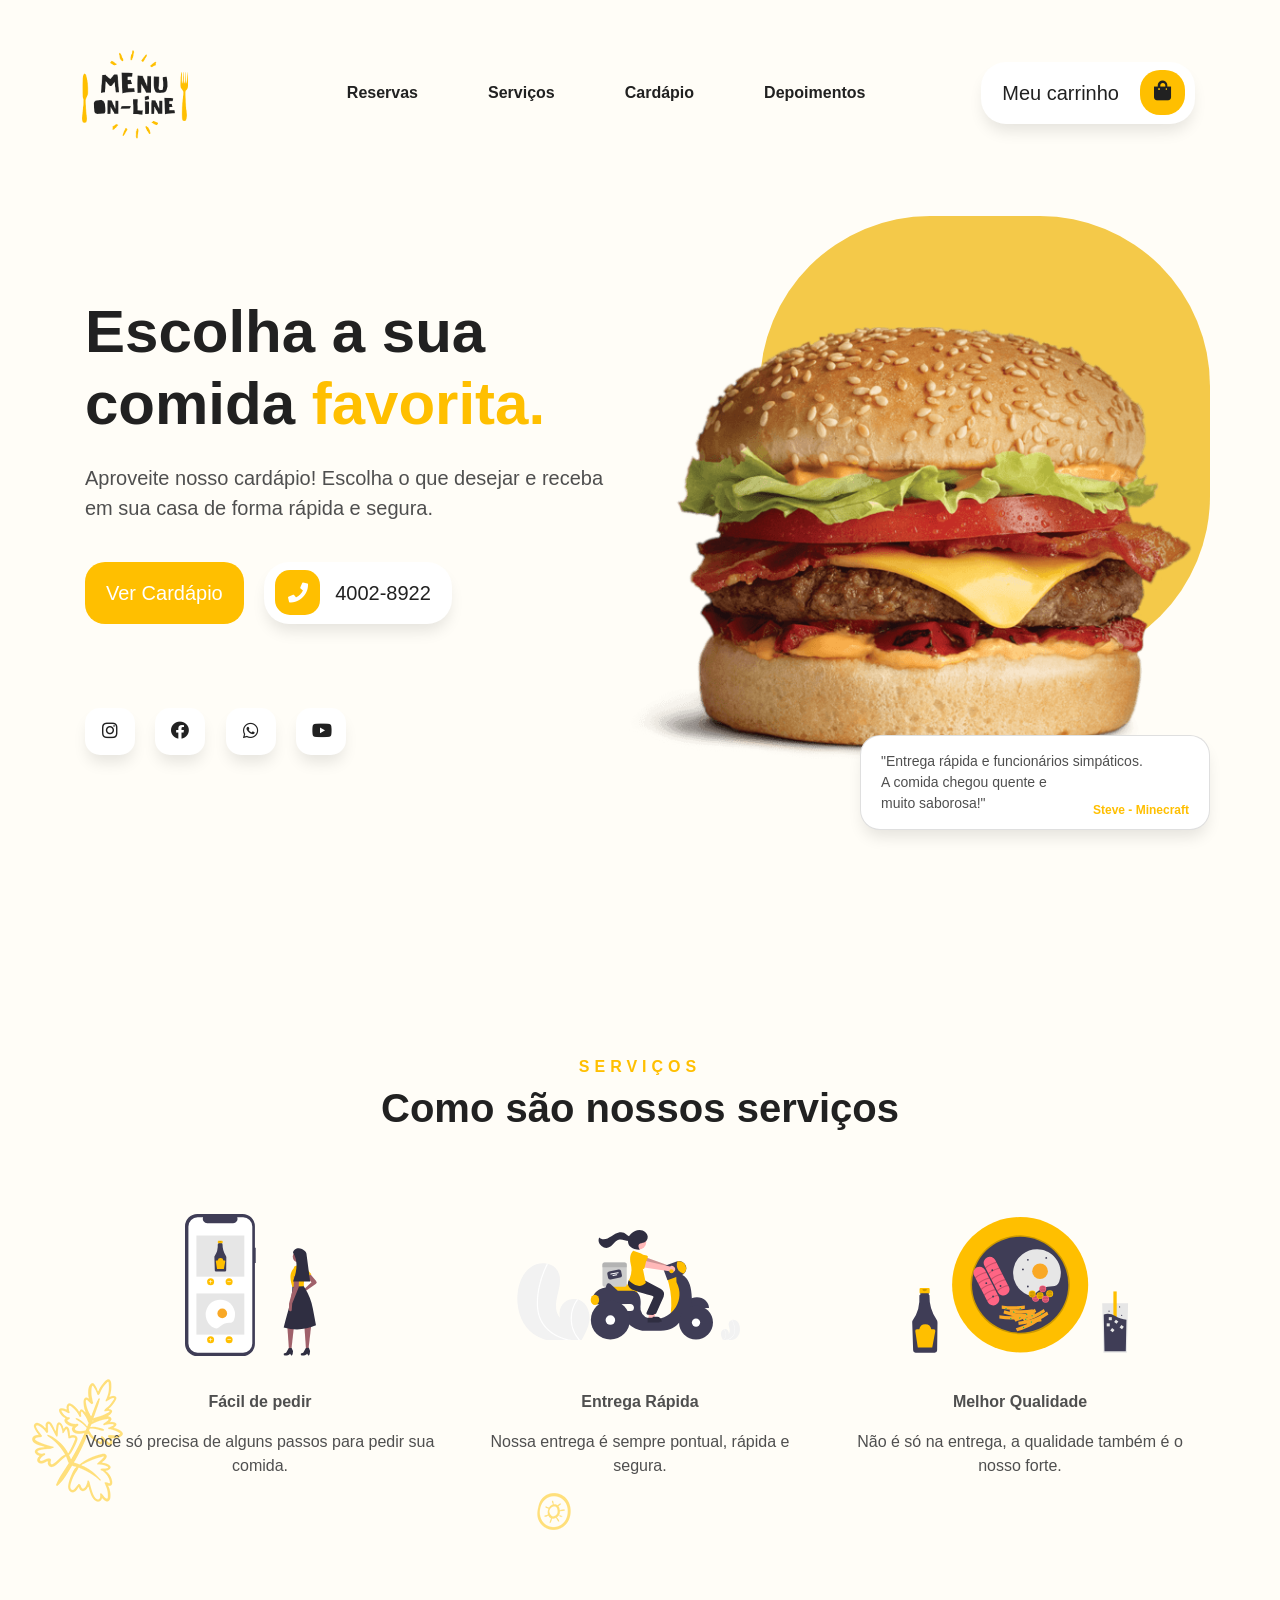
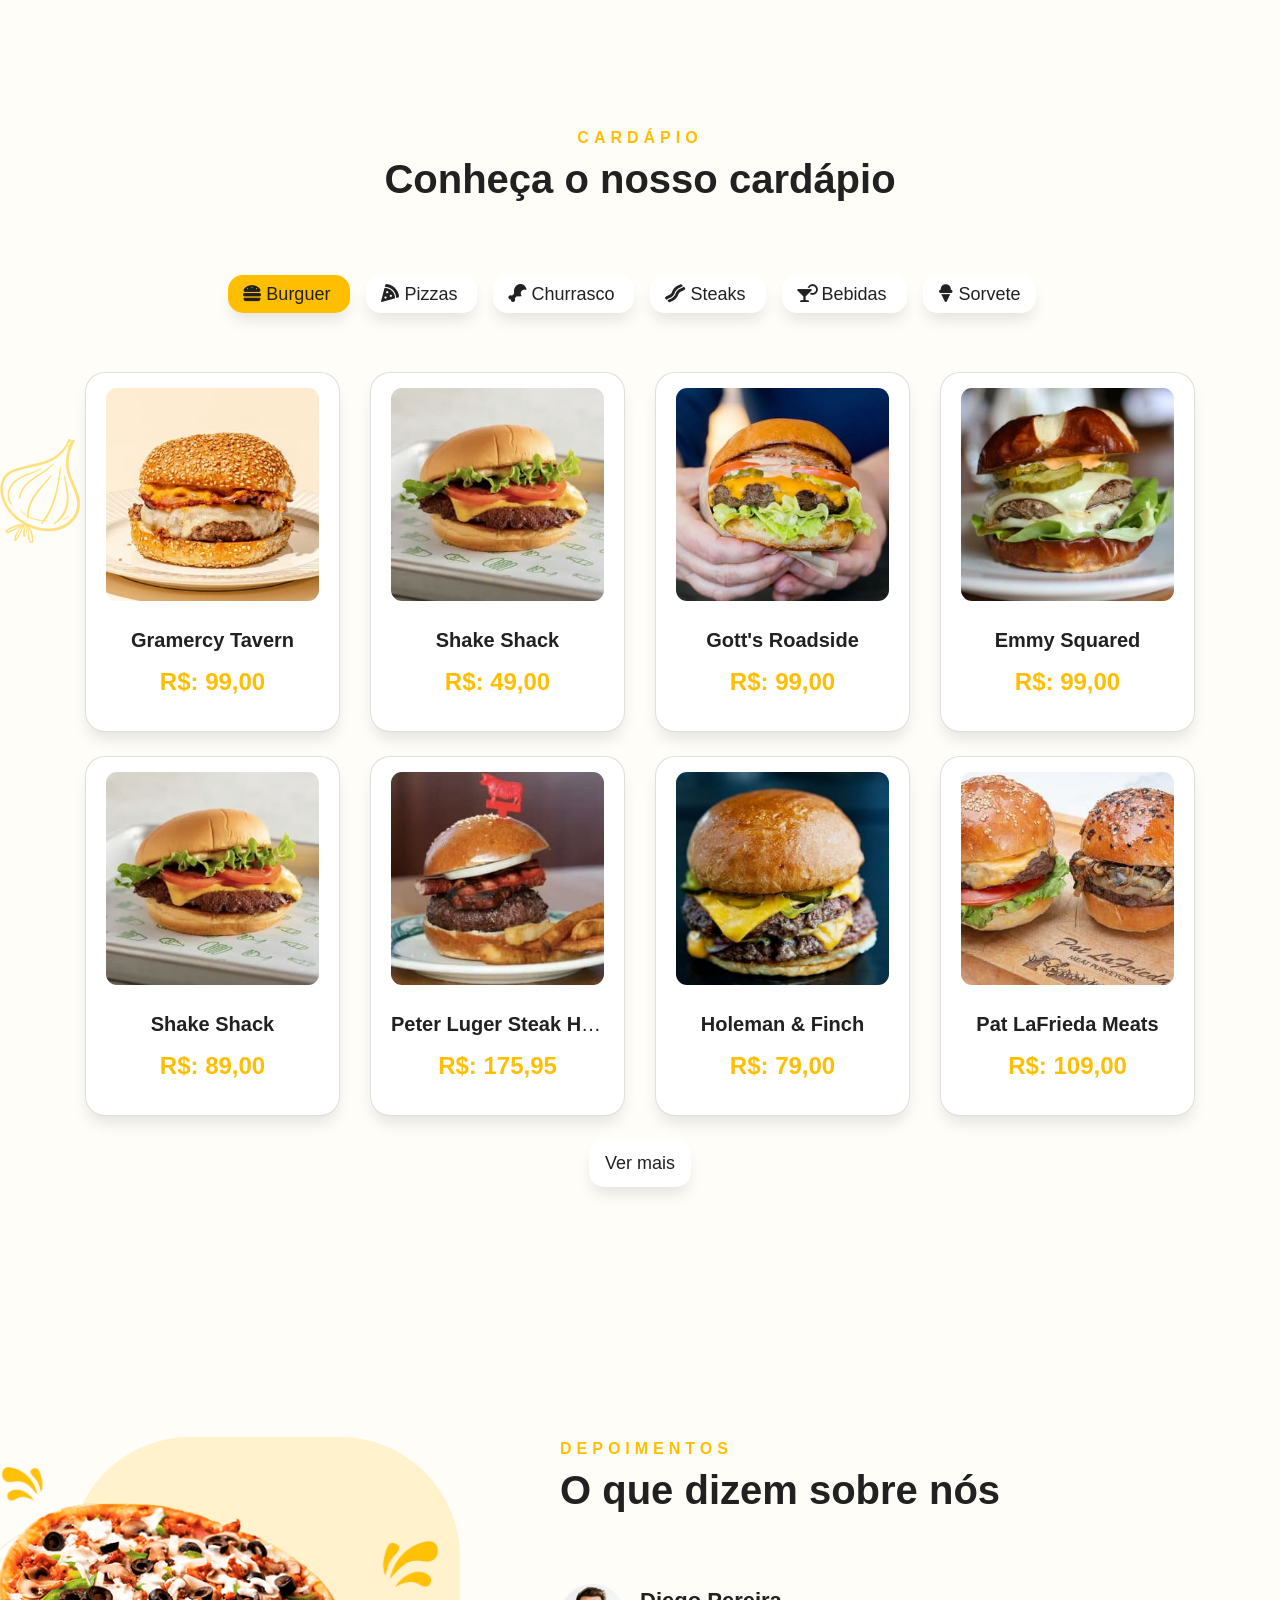
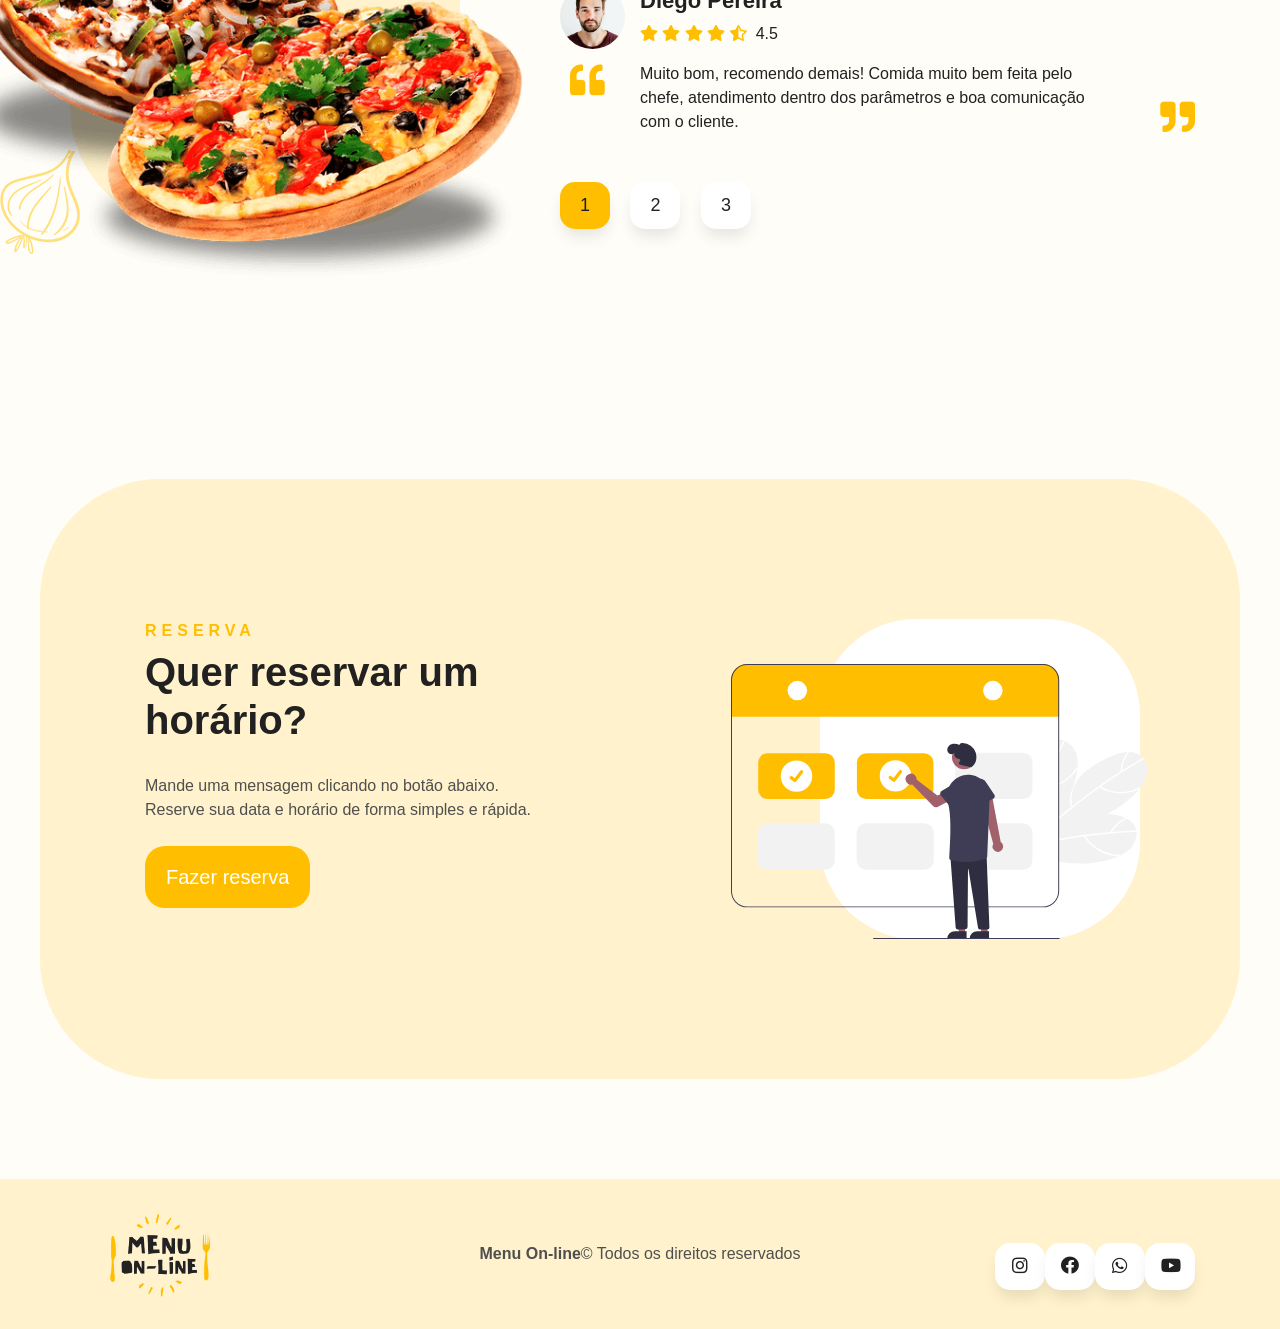
==== commit 1a2d07fa: "Versão 1.0.2" ====
--- a/index.html
+++ b/index.html
@@ -18,10 +18,23 @@
 
     <link rel="stylesheet" href="./css/main.css">
 
+    <link rel="stylesheet" href="./css/animate.css">
+
 </head>
 
 <body>
 
+    <div class="container-mensagens" id="container-mensagens">
+
+    </div>
+
+    <a class="botao-carrinho  hidden" onclick="cardapio.metodos.abrirCarrinho(true)">
+
+        <div class="badge-total-carrinho">0</div>
+        <i class="fa fa-shopping-bag"></i>
+
+    </a>
+
     <section class="header">
 
         <div class="container">
@@ -58,13 +71,14 @@
 
                     </ul>
 
-                    <a class="btn btn-white btn-icon">
+                    <a class="btn btn-white btn-icon" onclick="cardapio.metodos.abrirCarrinho(true)">
 
                         Meu carrinho
 
                         <span class="icon">
 
-                            <i class="fas fa-shopping-bag"></i>
+                            <div class="container-total-carrinho badge-total-carrinho hidden">0</div>
+                            <i class="fa fa-shopping-bag"></i>
 
                         </span>
 
@@ -112,14 +126,13 @@
 
                     </div>
 
-                    <a class="btn btn-sm btn-white btn-social mt-4 mr-3" href="https://www.instagram.com/o_pedro_hh/">
+                    <a class="btn btn-sm btn-white btn-social mt-4 mr-3">
 
                         <i class="fab fa-instagram"></i>
 
                     </a>
 
-                    <a class="btn btn-sm btn-white btn-social mt-4 mr-3"
-                        href="https://www.facebook.com/share/5TP9JzphRvT9DggE/?mibextid=qi20mg">
+                    <a class="btn btn-sm btn-white btn-social mt-4 mr-3">
 
                         <i class="fab fa-facebook"></i>
 
@@ -131,7 +144,7 @@
 
                     </a>
 
-                    <a class="btn btn-sm btn-white btn-social mt-4" href="https://www.youtube.com/@Turt-turt">
+                    <a class="btn btn-sm btn-white btn-social mt-4">
 
                         <i class="fab fa-youtube"></i>
 
@@ -283,39 +296,45 @@
 
                 </div>
 
-                <div class="container-menu">
-
-                    <a class="btn-white btn-sm mr-3">
+                <div class="container-menu col-12 text-center">
+
+                    <a id="menu-burgers" class="btn-white btn-sm mr-3 active"
+                        onclick="cardapio.metodos.obterItensCardapio('burgers')">
 
                         <i class="fas fa-hamburger"></i>&nbsp;Burguer
 
                     </a>
 
-                    <a class="btn-white btn-sm mr-3">
+                    <a id="menu-pizzas" class="btn-white btn-sm mr-3"
+                        onclick="cardapio.metodos.obterItensCardapio('pizzas')">
 
                         <i class="fas fa-pizza-slice"></i>&nbsp;Pizzas
 
                     </a>
 
-                    <a class="btn-white btn-sm mr-3">
+                    <a id="menu-churrasco" class="btn-white btn-sm mr-3"
+                        onclick="cardapio.metodos.obterItensCardapio('churrasco')">
 
                         <i class="fas fa-drumstick-bite"></i>&nbsp;Churrasco
 
                     </a>
 
-                    <a class="btn-white btn-sm mr-3">
+                    <a id="menu-steaks" class="btn-white btn-sm mr-3"
+                        onclick="cardapio.metodos.obterItensCardapio('steaks')">
 
                         <i class="fas fa-bacon"></i>&nbsp;Steaks
 
                     </a>
 
-                    <a class="btn-white btn-sm mr-3">
+                    <a id="menu-bebidas" class="btn-white btn-sm mr-3"
+                        onclick="cardapio.metodos.obterItensCardapio('bebidas')">
 
                         <i class="fas fa-cocktail"></i>&nbsp;Bebidas
 
                     </a>
 
-                    <a class="btn-white btn-sm mr-3">
+                    <a id="menu-sobremesas" class="btn-white btn-sm mr-3"
+                        onclick="cardapio.metodos.obterItensCardapio('sobremesas')">
 
                         <i class="fas fa-ice-cream"></i>&nbsp;Sorvete
 
@@ -327,301 +346,12 @@
 
                     <div class="row" id="itensCardapio">
 
-
-
-                        <div class="col-3 mt-4">
-
-                            <div class="card card-item">
-
-                                <div class="img-produto">
-
-                                    <img
-                                        src="./img/cardapio/burguers/burger-au-poivre-kit-4-pack.3ca0e39b02db753304cd185638dad518.jpg">
-
-                                </div>
-
-                                <p class="title-produto text-center mt-4">
-
-                                    <b>X-Salada</b>
-
-                                </p>
-
-                                <p class="price-produto text-center">
-
-                                    <b>R$: 20,20</b>
-
-                                </p>
-
-                                <div class="add-carrinho">
-
-                                    <span class="btn-menos"><i class="fas fa-minus"></i></span>
-                                    <span class="btn-numero-itens">0</span>
-                                    <span class="btn-mais"><i class="fas fa-plus"></i></span>
-                                    <span class="btn btn-add"><i class="fas fa-shopping-bag"></i></span>
-
-                                </div>
-
-                            </div>
-
-                        </div>
-
-                        <div class="col-3 mt-4">
-
-                            <div class="card card-item">
-
-                                <div class="img-produto">
-
-                                    <img
-                                        src="./img/cardapio/burguers/goldbelly-burger-blend-1-lb.13a21b66edf7173a59c75c3a6d2f981b.jpg">
-
-                                </div>
-
-                                <p class="title-produto text-center mt-4">
-
-                                    <b>X-Carne</b>
-
-                                </p>
-
-                                <p class="price-produto text-center">
-
-                                    <b>R$: 35,99</b>
-
-                                </p>
-
-                                <div class="add-carrinho">
-
-                                    <span class="btn-menos"><i class="fas fa-minus"></i></span>
-                                    <span class="btn-numero-itens">0</span>
-                                    <span class="btn-mais"><i class="fas fa-plus"></i></span>
-                                    <span class="btn btn-add"><i class="fas fa-shopping-bag"></i></span>
-
-                                </div>
-
-                            </div>
-
-                        </div>
-
-                        <div class="col-3 mt-4">
-
-                            <div class="card card-item">
-
-                                <div class="img-produto">
-
-                                    <img
-                                        src="./img/cardapio/burguers/gotts-complete-cheeseburger-kit-for-4.7bdc74104b193427b3fe6eae39e05b5e.jpg">
-
-                                </div>
-
-                                <p class="title-produto text-center mt-4">
-
-                                    <b>X-Cheddar</b>
-
-                                </p>
-
-                                <p class="price-produto text-center">
-
-                                    <b>R$: 25,50</b>
-
-                                </p>
-
-                                <div class="add-carrinho">
-
-                                    <span class="btn-menos"><i class="fas fa-minus"></i></span>
-                                    <span class="btn-numero-itens">0</span>
-                                    <span class="btn-mais"><i class="fas fa-plus"></i></span>
-                                    <span class="btn btn-add"><i class="fas fa-shopping-bag"></i></span>
-
-                                </div>
-
-                            </div>
-
-                        </div>
-
-                        <div class="col-3 mt-4">
-
-                            <div class="card card-item">
-
-                                <div class="img-produto">
-
-                                    <img
-                                        src="./img/cardapio/burguers/gotts-complete-cheeseburger-kit-for-8.092aa049d00286fa1733d720decc782e.jpg">
-
-                                </div>
-
-                                <p class="title-produto text-center mt-4">
-
-                                    <b>Combo 2 X-Burguer</b>
-
-                                </p>
-
-                                <p class="price-produto text-center">
-
-                                    <b>R$: 37,00</b>
-
-                                </p>
-
-                                <div class="add-carrinho">
-
-                                    <span class="btn-menos"><i class="fas fa-minus"></i></span>
-                                    <span class="btn-numero-itens">0</span>
-                                    <span class="btn-mais"><i class="fas fa-plus"></i></span>
-                                    <span class="btn btn-add"><i class="fas fa-shopping-bag"></i></span>
-
-                                </div>
-
-                            </div>
-
-                        </div>
-
-                        <div class="col-3 mt-4">
-
-                            <div class="card card-item">
-
-                                <div class="img-produto">
-
-                                    <img
-                                        src="./img/cardapio/burguers/Gramercy-Tavern-Burger-and-Kielbasa-Kit-6.4.21-72ppi-1x1-15.jpg">
-
-                                </div>
-
-                                <p class="title-produto text-center mt-4">
-
-                                    <b>X-Frango</b>
-
-                                </p>
-
-                                <p class="price-produto text-center">
-
-                                    <b>R$: 23,50</b>
-
-                                </p>
-
-                                <div class="add-carrinho">
-
-                                    <span class="btn-menos"><i class="fas fa-minus"></i></span>
-                                    <span class="btn-numero-itens">0</span>
-                                    <span class="btn-mais"><i class="fas fa-plus"></i></span>
-                                    <span class="btn btn-add"><i class="fas fa-shopping-bag"></i></span>
-
-                                </div>
-
-                            </div>
-
-                        </div>
-
-                        <div class="col-3 mt-4">
-
-                            <div class="card card-item">
-
-                                <div class="img-produto">
-
-                                    <img
-                                        src="./img/cardapio/burguers/Gramercy-Tavern-Burger-and-Kielbasa-Kit-6.4.21-72ppi-1x1-47.jpg">
-
-                                </div>
-
-                                <p class="title-produto text-center mt-4">
-
-                                    <b>Combo 3 X-Bacon</b>
-
-                                </p>
-
-                                <p class="price-produto text-center">
-
-                                    <b>R$: 34,90</b>
-
-                                </p>
-
-                                <div class="add-carrinho">
-
-                                    <span class="btn-menos"><i class="fas fa-minus"></i></span>
-                                    <span class="btn-numero-itens">0</span>
-                                    <span class="btn-mais"><i class="fas fa-plus"></i></span>
-                                    <span class="btn btn-add"><i class="fas fa-shopping-bag"></i></span>
-
-                                </div>
-
-                            </div>
-
-                        </div>
-
-                        <div class="col-3 mt-4">
-
-                            <div class="card card-item">
-
-                                <div class="img-produto">
-
-                                    <img
-                                        src="./img/cardapio/burguers/handf-double-stack-burger-kit-for-4.4ee9f54b1d6087e9996335f07c13e5cd.jpg">
-
-                                </div>
-
-                                <p class="title-produto text-center mt-4">
-
-                                    <b>Hamburger com mais carne</b>
-
-                                </p>
-
-                                <p class="price-produto text-center">
-
-                                    <b>R$: 38,00</b>
-
-                                </p>
-
-                                <div class="add-carrinho">
-
-                                    <span class="btn-menos"><i class="fas fa-minus"></i></span>
-                                    <span class="btn-numero-itens">0</span>
-                                    <span class="btn-mais"><i class="fas fa-plus"></i></span>
-                                    <span class="btn btn-add"><i class="fas fa-shopping-bag"></i></span>
-
-                                </div>
-
-                            </div>
-
-                        </div>
-
-                        <div class="col-3 mt-4">
-
-                            <div class="card card-item">
-
-                                <div class="img-produto">
-
-                                    <img
-                                        src="./img/cardapio/burguers/shake-shack-shackburger-8-pack.973a5e26836ea86d7e86a327becea2b0.jpg">
-
-                                </div>
-
-                                <p class="title-produto text-center mt-4">
-
-                                    <b>X-burguer simples</b>
-
-                                </p>
-
-                                <p class="price-produto text-center">
-
-                                    <b>R$: 20,00</b>
-
-                                </p>
-
-                                <div class="add-carrinho">
-
-                                    <span class="btn-menos"><i class="fas fa-minus"></i></span>
-                                    <span class="btn-numero-itens">0</span>
-                                    <span class="btn-mais"><i class="fas fa-plus"></i></span>
-                                    <span class="btn btn-add"><i class="fas fa-shopping-bag"></i></span>
-
-                                </div>
-
-                            </div>
-
-                        </div>
-
                     </div>
 
                     <div class="col-12 text-center mt-4">
 
-                        <a class="btn btn-white btn-sm">Ver mais</a>
+                        <a id="btnVerMais" class="btn btn-white btn-sm" onclick="cardapio.metodos.verMais()">Ver
+                            mais</a>
 
                     </div>
 
@@ -925,13 +655,13 @@
 
 
 
-    <div class="modal-full" id="modalCarrinho">
+    <div class="modal-full hidden" id="modalCarrinho">
 
         <div class="m-header">
 
             <div class="container">
 
-                <a class="btn btn-white btn-sm float-right">Fechar</a>
+                <a class="btn btn-white btn-sm float-right" onclick="cardapio.metodos.abrirCarrinho(false)"> Fechar </a>
 
                 <div class="etapas">
 
@@ -960,7 +690,7 @@
 
                 <div id="itensCarrinho" class="row mr-0 ml-0 hidden">
 
-                    <div class="col-12 item-carrinho">
+                    <!-- <div class="col-12 item-carrinho">
 
                         <div class="img-produto">
 
@@ -1206,27 +936,143 @@
 
                         </div>
 
-                    </div>
-
-                </div>
-
-                <div id="localEntrega" class="row mr-0 ml-0">
-
-                    <div id="localEntrega" class="row mr-0 ml-0">
-
-                        <div class="col-4">
-
-                            <div class="form-group container-cep">
-
-                                <label>CEP:</label>
-
-                                <input id="txtCEP" type="text" class="form-control" />
-
-                                <a class="btn btn-yellow btn-sm">
-
-                                    <i class="fa fa-search"></i>
-
-                                </a>
+                    </div> -->
+
+                </div>
+
+                <div id="localEntrega" class="row mr-0 ml-0 hidden">
+                    <div class="col-4">
+                        <div class="form-group container-cep">
+                            <label>CEP:</label>
+                            <input id="txtCEP" type="text" class="form-control">
+                            <a class="btn btn-yellow btn-sm">
+                                <i class="fa fa-search"></i>
+                            </a>
+                        </div>
+                    </div>
+                    <div class="col-8"></div>
+
+                    <div class="col-6">
+                        <div class="form-group">
+                            <label>Endereço:</label>
+                            <input id="txtEndereco" type="text" class="form-control">
+                        </div>
+                    </div>
+
+                    <div class="col-4">
+                        <div class="form-group">
+                            <label>Bairro:</label>
+                            <input id="txtBairro" type="text" class="form-control">
+                        </div>
+                    </div>
+                    <div class="col-2">
+                        <div class="form-group">
+                            <label>Número:</label>
+                            <input id="txtNumero" type="text" class="form-control">
+                        </div>
+                    </div>
+
+                    <div class="col-6">
+                        <div class="form-group">
+                            <label>Cidade:</label>
+                            <input id="txtCidade" type="text" class="form-control">
+                        </div>
+                    </div>
+
+                    <div class="col-4">
+                        <div class="form-group">
+                            <label>Complemento:</label>
+                            <input id="txtComplemento" type="text" class="form-control">
+                        </div>
+                    </div>
+
+                    <div class="col-2">
+                        <div class="form-group">
+                            <label>UF:</label>
+                            <select id="ddluf" class="form-control">
+                                <option value="-1">...</option>
+                                <option value="AC">AC</option>
+                                <option value="AL">AL</option>
+                                <option value="AP">AP</option>
+                                <option value="AM">AM</option>
+                                <option value="BA">BA</option>
+                                <option value="CE">CE</option>
+                                <option value="DF">DF</option>
+                                <option value="ES">ES</option>
+                                <option value="GO">GO</option>
+                                <option value="MA">MA</option>
+                                <option value="MT">MT</option>
+                                <option value="MS">MS</option>
+                                <option value="MG">MG</option>
+                                <option value="PA">PA</option>
+                                <option value="PB">PB</option>
+                                <option value="PR">PR</option>
+                                <option value="PE">PE</option>
+                                <option value="PI">PI</option>
+                                <option value="RJ">RJ</option>
+                                <option value="RN">RN</option>
+                                <option value="RS">RS</option>
+                                <option value="RO">RO</option>
+                                <option value="RR">RR</option>
+                                <option value="SC">SC</option>
+                                <option value="SP">SP</option>
+                                <option value="SE">SE</option>
+                                <option value="TO">TO</option>
+
+                            </select>
+
+                        </div>
+
+                    </div>
+
+                </div>
+
+                <div id="resumoCarrinho" class="row mr-0 ml-0 hidden">
+
+                    <div class="col-12">
+
+                        <p class="title-carinho mt-4">
+
+                            <b>Itens do pedido:</b>
+
+                        </p>
+
+                    </div>
+
+                    <div class="col-12">
+
+                        <div class="row" id="listaItensResumo">
+
+                            <div class="col-12 item-carrinho resumo">
+
+                                <div class="img-produto-resumo">
+
+                                    <img
+                                        src="./img/cardapio/burguers/burger-au-poivre-kit-4-pack.3ca0e39b02db753304cd185638dad518.jpg">
+
+                                </div>
+
+                                <div class="dados-produto">
+
+                                    <p class="title-produto-resumo">
+
+                                        <b>Nome do produto</b>
+
+                                    </p>
+
+                                    <p class="price-produto-resumo">
+
+                                        <b>R$: 100,00</b>
+
+                                    </p>
+
+                                </div>
+
+                                <p class="quantidade-produto-resumo">
+
+                                    x <b>3</b>
+
+                                </p>
 
                             </div>
 
@@ -1234,47 +1080,39 @@
 
 
 
-                        <div class="col-8"></div>
-
-                        <div class="col-6">
-
-                            <div class="form-group">
-
-                                <label>Endereço:</label>
-
-                                <input id="txtEndereco" type="text" class="form-control" />
+                        <div class="col-12">
+
+                            <p class="title-carrinho mt-4">
+
+                                <b>Local da entrega</b>
+
+                            </p>
+
+                        </div>
+
+                        <div class="col-12 item-carrinho resumo">
+
+                            <div class="img-map">
+
+                                <i class="fas fa-map-marked-alt"></i>
 
                             </div>
 
-                        </div>
-
-                        <div class="col-4">
-
-                            <div class="form-group">
-
-                                <label>Bairro:</label>
-
-                                <input id="txtBairro" type="text" class="form-control" />
+                            <div class="dados-produto">
+
+                                <p class="texto-endereco">
+
+                                    <b id="resumoEndereeco">Rua Aloedil da Silva, bairro Jd Rondônia</b>
+
+                                </p>
+
+                                <p class="cidade-endereco" id="cidadeEndereco">Rondonópolis-MT CEP 78.730-504</p>
 
                             </div>
 
                         </div>
 
-                        <div class="col-2">
-
-                            <div class="form-group">
-
-                                <label>Número:</label>
-
-                                <input id="txtNum" type="text" class="form-control" />
-
-                            </div>
-
-                        </div>
-
-                    </div>
-
-                    <div id="resumoCarrinho" class="row mr-0 ml-0 hidden"></div>
+                    </div>
 
                 </div>
 
@@ -1283,8 +1121,6 @@
         </div>
 
 
-
-
         <div class="m-footer">
 
             <div class="container">
@@ -1295,7 +1131,7 @@
 
                         <span>Subtotal</span>
 
-                        <span id="lblSubtotal">R$ 69,00</span>
+                        <span id="lblSubTotal"></span>
 
                     </p>
 
@@ -1311,19 +1147,19 @@
 
                     <span><b>Total:</b></span>
 
-                    <span class="valor-total" id="lblValorTotal"><b>R$ 74,00</b></span>
+                    <span class="valor-total" id="lblValorTotal"><b>R$ 00,00</b></span>
 
                     </p>
 
                 </div>
 
-                <a class="btn btn-yellow float-right" id="btnEtapaPedido">Continuar</a>
-
-                <a class="btn btn-yellow float-right hidden" id="btnEtapaEndereco">Revisar Pediro</a>
+                <a onclick="cardapio.metodos.carregarEndereco()" class="btn btn-yellow float-right" id="btnEtapaPedido">Continuar</a>
+
+                <a onclick="cardapio.metodos.carregarEtapa(3)" class="btn btn-yellow float-right hidden" id="btnEtapaEndereco">Revisar Pedido</a>
 
                 <a class="btn btn-yellow float-right hidden" id="btnEtapaResumo">EnviarPedido</a>
 
-                <a class="btn btn-white float-right mr-3" id="btnEtapaResumo">Voltar</a>
+                <a onclick="cardapio.metodos.voltarEtapa()" class="btn btn-white float-right mr-3 hidden" id="btnVoltar">Voltar</a>
 
             </div>
 
@@ -1333,13 +1169,17 @@
 
     </div>
 
-    <script type="text/javascripy" src="./js/jquery-1.12.4.min.js"></script>
-
-    <script type="text/javascripy" src="./js/modernizr-3.5.0.min.js"></script>
-
-    <script type="text/javascripy" src="./js/bootstrap.min.js"></script>
-
-    <script type="text/javascripy" src="./js/popper.min.js"></script>
+    <script type="text/javascript" src="./js/jquery-1.12.4.min.js"></script>
+
+    <script type="text/javascript" src="./js/modernizr-3.5.0.min.js"></script>
+
+    <script type="text/javascript" src="./js/bootstrap.min.js"></script>
+
+    <script type="text/javascript" src="./js/popper.min.js"></script>
+
+    <script type="text/javascript" src="./js/dados.js"></script>
+
+    <script type="text/javascript" src="./js/app.js"></script>
 
 </body>
 
--- a/css/main.css
+++ b/css/main.css
@@ -499,7 +499,7 @@
 }
 
 .hidden{
-  display: none;
+  display: none !important;
 }
 
 .reserva{
@@ -731,21 +731,151 @@
  .form-control{
   background-color: var(--color-white);
   color: var(--color-black)!important;
-  border-radius: 20px;
+  border-radius:20px;
   padding: 15px 25px;
   font-size: 20px;
-  box-shadow: 0px 10px 15px -3px rgba(0,0,0,0.1)!important;
-  border: none!important;
- }
+  box-shadow:0px 10px 15px -3px rgba(0,0,0,0.1) !important;
+  border: none !important;
+}
+
+ select.form-control{
+  height: 60px!important;
+}
 
  .container-cep .form-control{
   padding-right: 75px;
- }
+}
 
  .container-cep .btn{
   position: absolute;
   right: 25px;
   top: 38px;
- }
-
- +}
+
+ .img-produto-resumo img {
+  width: 50px;
+  border-radius: 11px;
+ }
+
+ .item-carrinho .resumo {
+  padding-top: 10px;
+  padding-bottom: 10px;
+ }
+
+ .title-produto-resumo {
+  color: var(--color-black);
+  font-size: 18px;
+  text-overflow: ellipsis;
+  white-space: nowrap;
+  overflow: hidden;
+  margin-bottom: 0;
+ }
+
+ .price-produto-resumo {
+  color: var(--color-primary);
+  font-size: 16px;
+  margin-bottom: 0;
+ }
+ 
+ .quantidade-produto-resumo {
+  color: var(--color-black);
+  font-size: 20px;
+  margin-bottom: 0;
+ }
+
+ .img-map {
+  width: 50px;
+  height: 50px;
+  background-color: var(--color-secondary);
+  color: var(--color-black);
+  font-size: 22px;
+  display: flex;
+  justify-content: center;
+  align-items: center;
+  border-radius: 11px;
+ }
+
+ .texto-endereco {
+  margin-bottom: 0;
+  color: var(--color-black);
+ }
+
+ .cidade-endereco {
+  margin-bottom: 0;
+ }
+
+ .badge-total-carrinho {
+  width: 25px;
+  height: 25px;
+  position: absolute;
+  background-color: var(--color-secondary);
+  border-radius: 50px;
+  right: -5px;
+  top: -5px;
+  font-size: 14px;
+  font-weight: bold;
+  display: flex;
+  justify-content: center;
+  align-items: center;
+ }
+
+ .botao-carrinho{
+  position: fixed;
+  right: 30px;
+  bottom: 50px;
+  height: 50px;
+  width: 50px;
+  background-color: var(--color-primary);
+  display: flex;
+  justify-content: center;
+  align-items: center;
+  font-size: 20px;
+  box-shadow: 0px 10px 15px -3px rgba(0,0,0,0.1);
+  color: var(--color-black-heavy)!important;
+  border-radius: 50px;
+  cursor: pointer;
+  z-index: 1;
+ }
+
+ .container-mensagens {
+  position: fixed;
+  right: 20px;
+  top: 20px;
+  z-index: 9999;
+  }
+
+  .toast {
+    color: var(--color-white);
+    padding: 10px 25px;
+    font-size: 18px;
+    border-radius: 15px;
+    margin-bottom: 10px;
+  }
+
+  .toast.red {
+    background-color: var(--color-red);
+  }
+
+  .toast.green {
+    background-color: var(--color-green);
+  }
+
+  .carrinho-vazio {
+    margin: 0 auto;
+    text-align: center;
+    margin-top: 50px;
+}
+
+.carrinho-vazio i {
+    width: 50px;
+    height: 50px;
+    background-color: var(--color-secondary);
+    color: var(--color-primary);
+    display: flex;
+    justify-content: center;
+    align-items: center;
+    margin: 0 auto;
+    border-radius: 50px;
+    margin-bottom: 10px;
+}
+
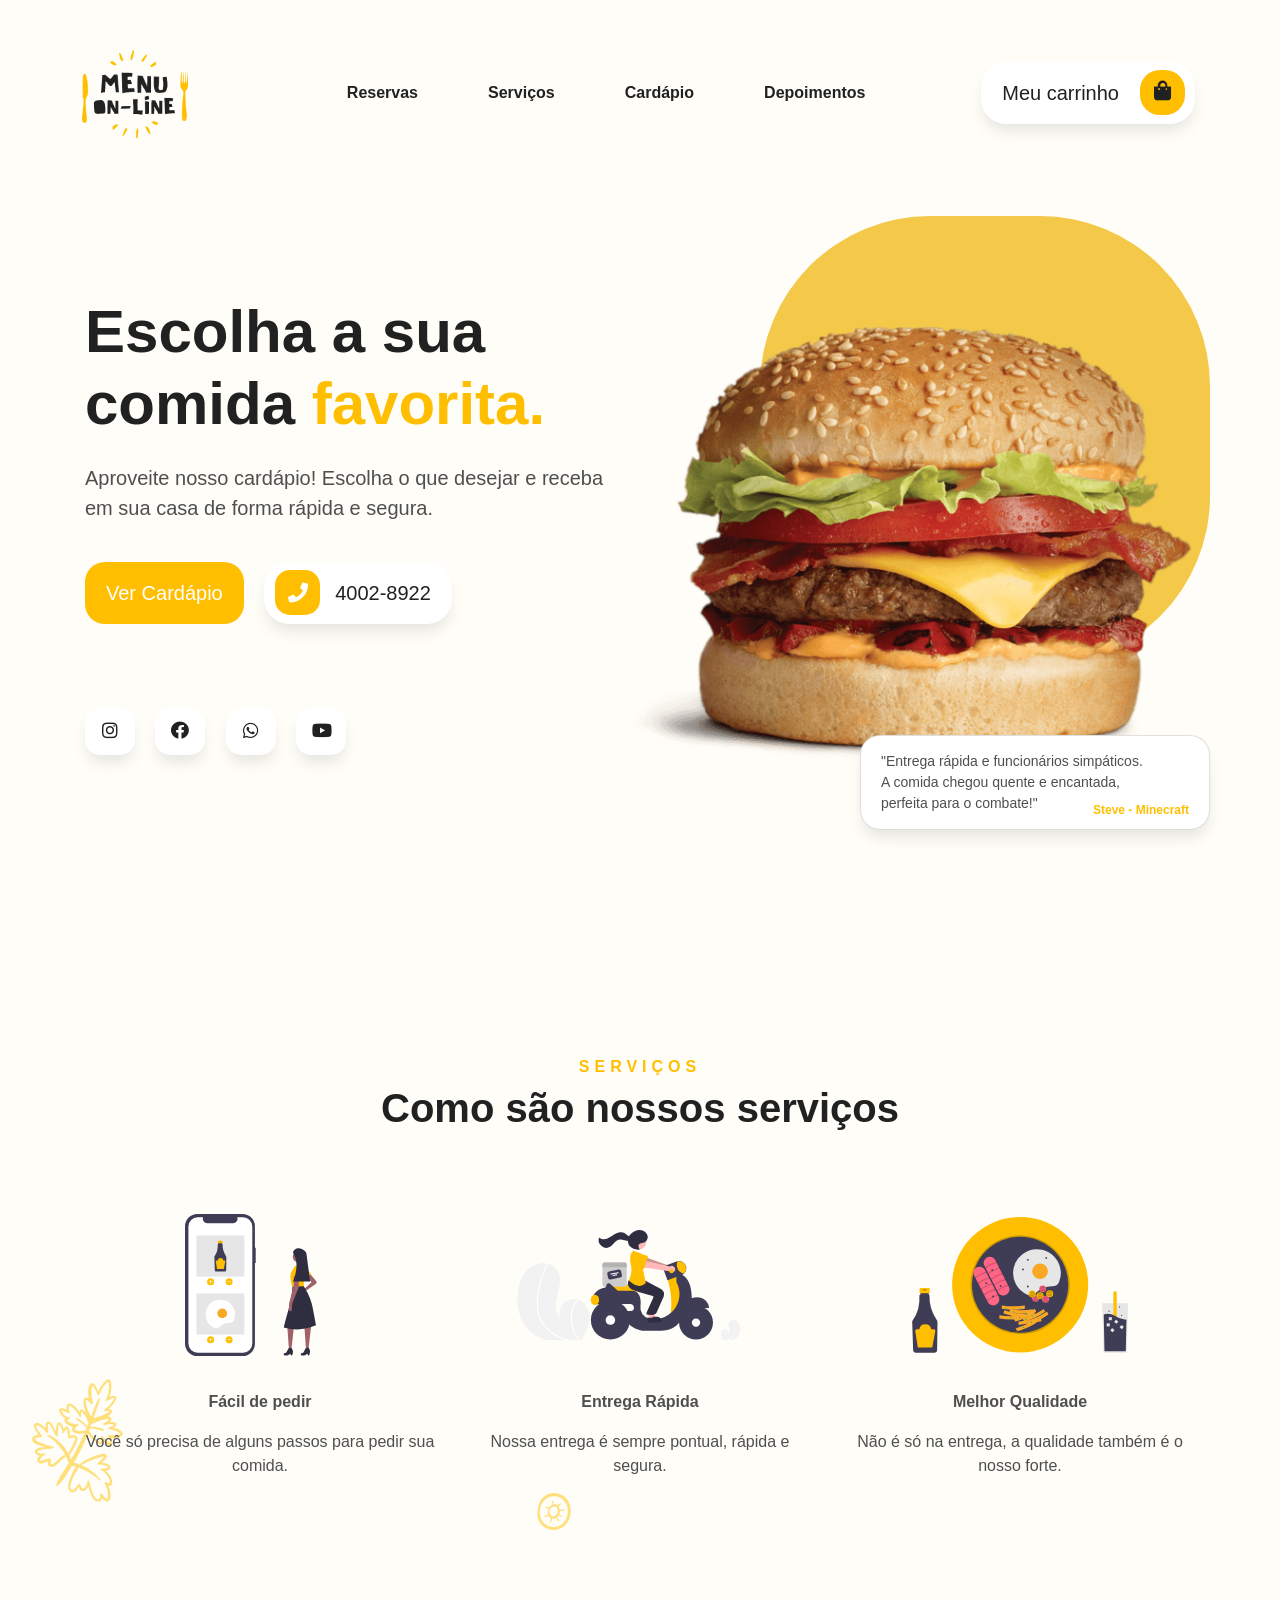
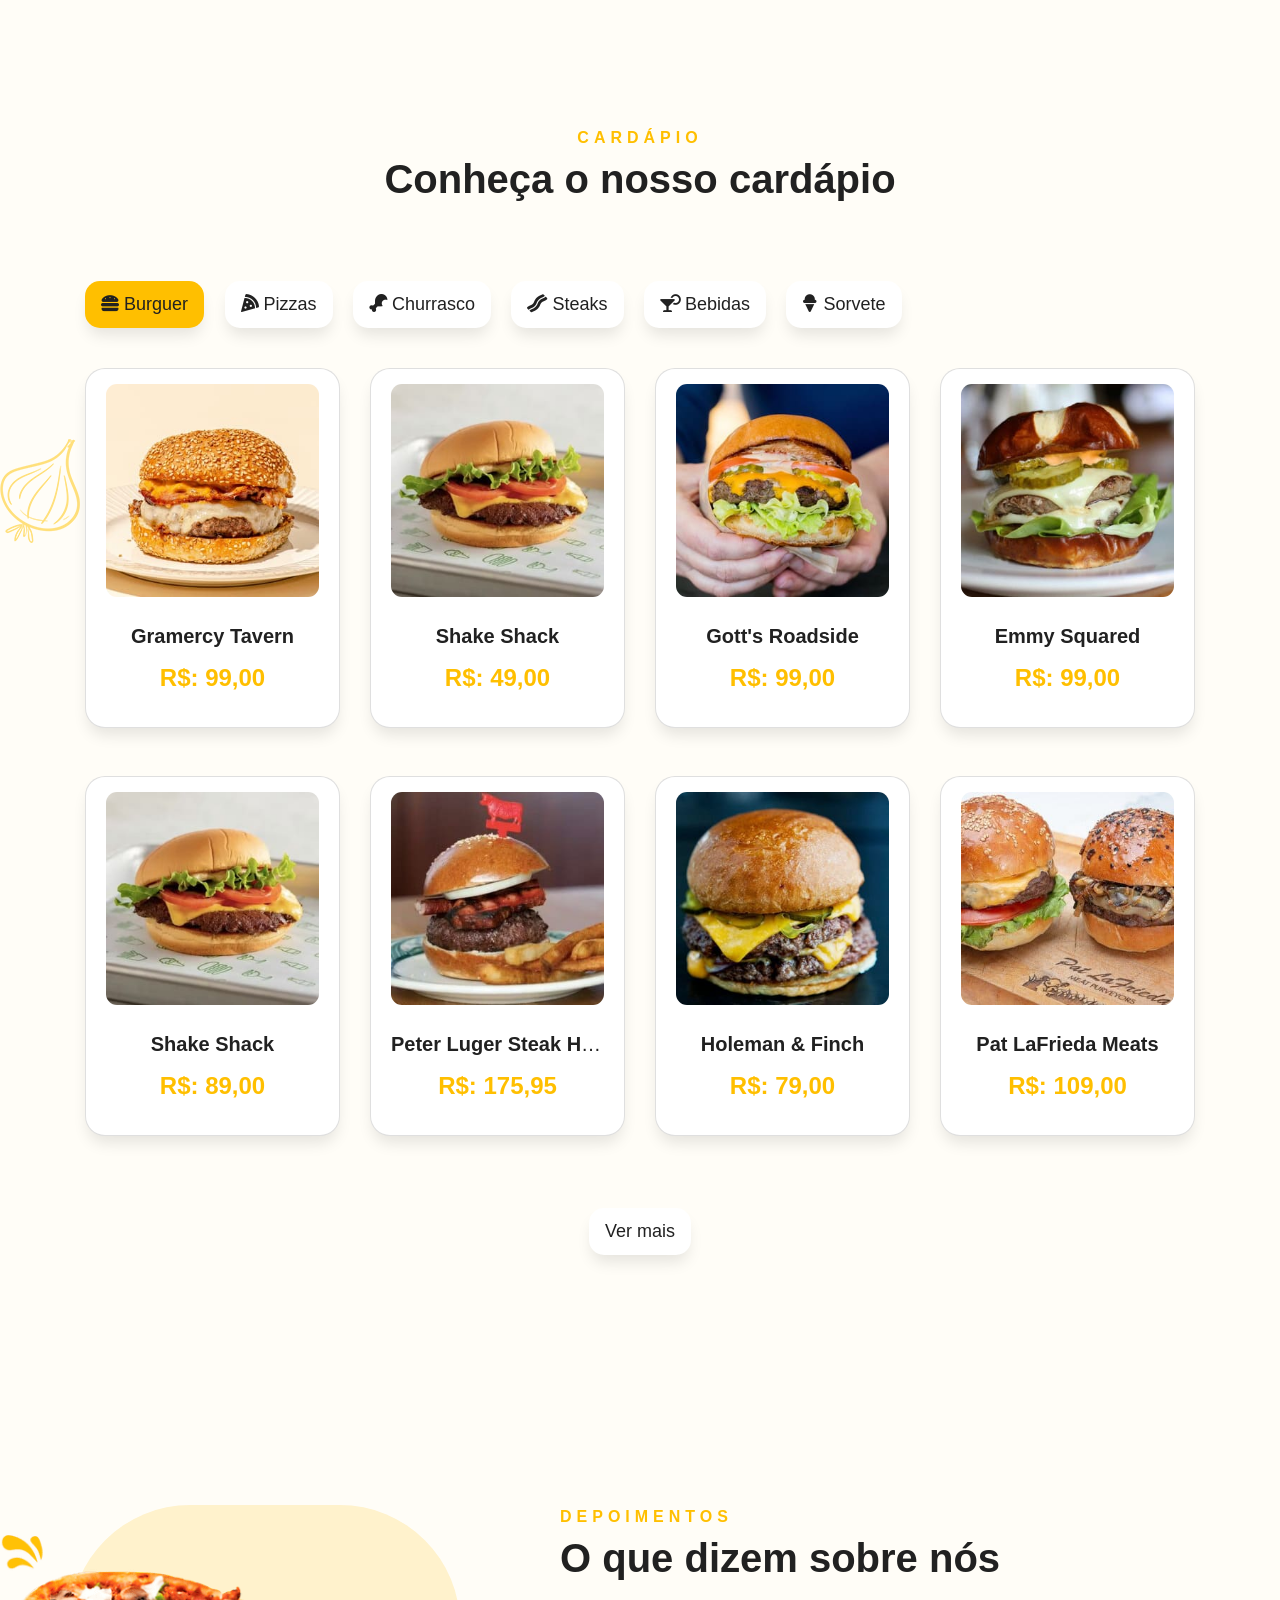
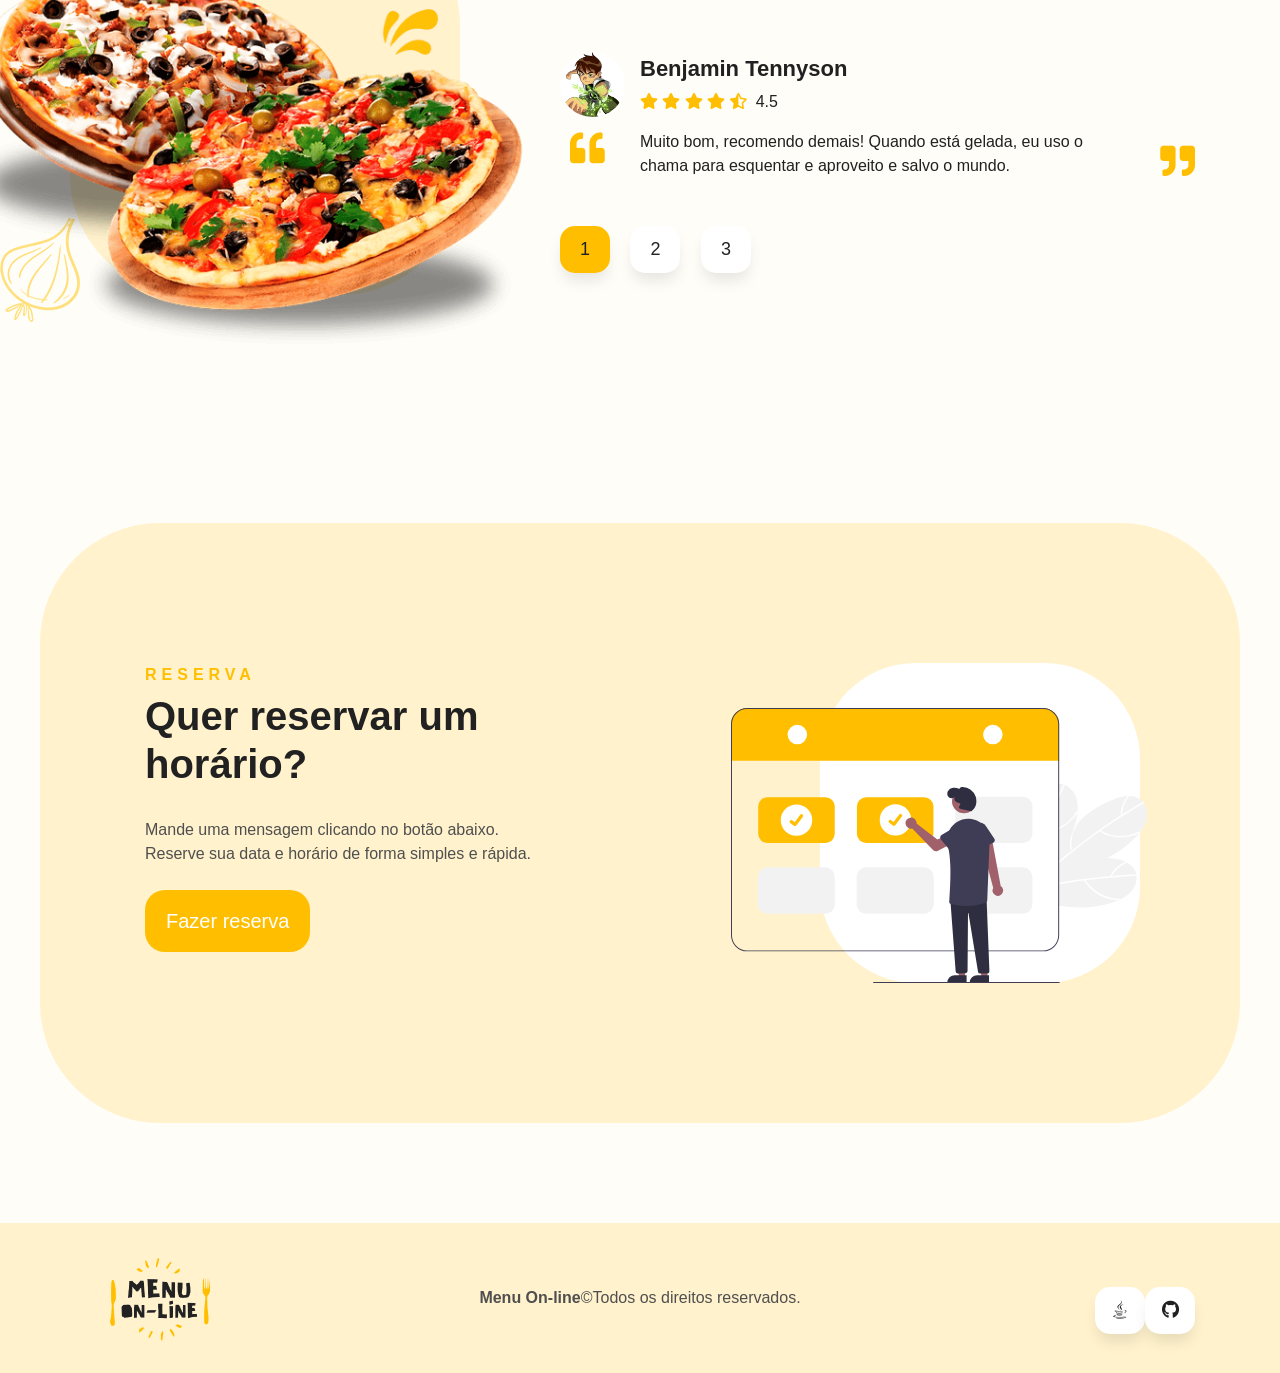
==== commit 29ca85bd: "Versão 1.0.4" ====
--- a/index.html
+++ b/index.html
@@ -5,19 +5,19 @@
 <head>
 
     <meta charset="UTF-8" />
-
+    <meta http-equiv="X-UA-Compatible" content="IE=edge">
     <meta name="viewport" content="width=device-width, initial-scale=1.0">
 
     <title>Restaurante - Bem vindo</title>
 
-    <link rel="icon" href="img/icon.png">
+    <link rel="icon" href="">
 
     <link rel="stylesheet" href="./css/bootstrap.min.css">
 
     <link rel="stylesheet" href="./css/fontawesome.css">
 
     <link rel="stylesheet" href="./css/main.css">
-
+    <link rel="stylesheet" href="./css/responsivo.css">
     <link rel="stylesheet" href="./css/animate.css">
 
 </head>
@@ -28,20 +28,18 @@
 
     </div>
 
-    <a class="botao-carrinho  hidden" onclick="cardapio.metodos.abrirCarrinho(true)">
-
+    <a class="botao-carrinho animate bounceIn hidden" onclick="cardapio.metodos.abrirCarrinho(true)">
         <div class="badge-total-carrinho">0</div>
-        <i class="fa fa-shopping-bag"></i>
-
+        <i class="fas fa-shopping-bag"></i>
     </a>
 
     <section class="header">
 
         <div class="container">
 
-            <nav class="navbar navbar-expand lg pl-0 pr-0 col-one">
-
-                <a class="navbar-brand" href="#">
+            <nav class="navbar navbar-expand-lg pl-0 pr-0 col-one">
+
+                <a class="navbar-brand wow fadeIn" href="#">
 
                     <img src="./img/logo.png" width="160" class="img-logo" />
 
@@ -59,7 +57,7 @@
 
                 <div class="collapse navbar-collapse" id="navbarNavDropdown">
 
-                    <ul class="navbar-nav ml-auto mr-auto">
+                    <ul class="navbar-nav ml-auto mr-auto wow fadeIn">
 
                         <li class="nav-item"><a href="#reservas" class="nav-link"><b>Reservas</b></a></li>
 
@@ -71,14 +69,13 @@
 
                     </ul>
 
-                    <a class="btn btn-white btn-icon" onclick="cardapio.metodos.abrirCarrinho(true)">
+                    <a class="btn btn-white btn-icon wow fadeIn" onclick="cardapio.metodos.abrirCarrinho(true)">
 
                         Meu carrinho
 
                         <span class="icon">
-
                             <div class="container-total-carrinho badge-total-carrinho hidden">0</div>
-                            <i class="fa fa-shopping-bag"></i>
+                            <i class="fas fa-shopping-bag"></i>
 
                         </span>
 
@@ -98,19 +95,21 @@
 
             <div class="row">
 
-                <div class="col-6">
+                <div class="col-12 col-lg-6 col-md-6 col-sm-12 col-one">
 
                     <div class="d-flex text-banner">
 
-                        <h1><b>Escolha a sua comida <b class="color-primary">favorita.</b></b></h1>
-                        <p>Aproveite nosso cardápio! Escolha o que desejar e receba em sua casa de forma rápida e
+                        <h1 class="wow fadeInLeft"><b>Escolha a sua comida <b class="color-primary">favorita.</b></b>
+                        </h1>
+                        <p class="wow fadeInLeft delay-02s">Aproveite nosso cardápio! Escolha o que desejar e receba em
+                            sua casa de forma rápida e
                             segura.</p>
 
-                        <div>
-
-                            <a class="btn btn-yellow mt-4 mr-3" href="img/ana.jpg">Ver Cardápio</a>
-
-                            <a class="btn btn-white btn-icon-left mt-4">
+                        <div class="wow fadeIn delay-05s">
+
+                            <a class="btn btn-yellow mt-4 mr-3" href="#cardapio">Ver Cardápio</a>
+
+                            <a class="btn btn-white btn-icon-left mt-4" href="#" id="btnLigar">
 
                                 <span class="icon-left">
 
@@ -124,27 +123,30 @@
 
                         </div>
 
-                    </div>
-
-                    <a class="btn btn-sm btn-white btn-social mt-4 mr-3">
+
+
+                    </div>
+
+                    <a class="btn btn-sm btn-white btn-social mt-4 mr-3 wow fadeIn delay-07s" href="#">
 
                         <i class="fab fa-instagram"></i>
 
                     </a>
 
-                    <a class="btn btn-sm btn-white btn-social mt-4 mr-3">
+                    <a class="btn btn-sm btn-white btn-social mt-4 mr-3 wow fadeIn delay-07s" href="#">
 
                         <i class="fab fa-facebook"></i>
 
                     </a>
 
-                    <a class="btn btn-sm btn-white btn-social mt-4 mr-3">
+                    <a id="btnWhatsapp-footer" target="_blank"
+                        class="btn btn-sm btn-white btn-social mt-4 mr-3 wow fadeIn delay-07s" href="#">
 
                         <i class="fab fa-whatsapp"></i>
 
                     </a>
 
-                    <a class="btn btn-sm btn-white btn-social mt-4">
+                    <a class="btn btn-sm btn-white btn-social mt-4 wow fadeIn delay-07s" href="#">
 
                         <i class="fab fa-youtube"></i>
 
@@ -152,27 +154,27 @@
 
                 </div>
 
-                <div class="col-6">
-
-                    <div class="card-banner"></div>
-
-                    <div class="d-flex img-banner">
+                <div class="col-6 no-mobile">
+
+                    <div class="card-banner wow fadeIn delay-03s "></div>
+
+                    <div class="d-flex img-banner wow fadeIn delay-05s">
 
                         <img src="./img/burguer.png">
 
                     </div>
 
-                    <div class="card card-case">
+                    <div class="card card-case wow fadeInRight delay-02s">
 
                         "Entrega rápida e funcionários simpáticos.
-                        <br>A comida chegou quente e <br>
-                        muito saborosa!"
+                        <br>A comida chegou quente e encantada,<br>
+                        perfeita para o combate!"
 
                         <spam class="card-case-name">
 
                             <b>Steve - Minecraft</b>
 
-                        </spam>
+                        </span>
 
                     </div>
 
@@ -192,7 +194,7 @@
 
             <div class="class row">
 
-                <div class="col-12 text-center mb-5">
+                <div class="col-12 text-center mb-5 wow fadeIn">
 
                     <span class="hint-title"><b>Serviços</b></span>
 
@@ -204,7 +206,7 @@
 
                 </div>
 
-                <div class="col-4 mb-5">
+                <div class="col-12 col-lg-4 col-md-4 col-sm-12 col-one mb-5 wow fadeInUp">
 
                     <div class="card-icon text-center">
 
@@ -226,7 +228,7 @@
 
                 </div>
 
-                <div class="col-4 mb-5">
+                <div class="col-12 col-lg-4 col-md-4 col-sm-12 col-one mb-5 wow fadeInUp">
 
                     <div class="card-icon text-center">
 
@@ -248,7 +250,7 @@
 
                 </div>
 
-                <div class="col-4 mb-5">
+                <div class="col-12 col-lg-4 col-md-4 col-sm-12 col-one mb-5 wow fadeInUp">
 
                     <div class="card-icon text-center">
 
@@ -284,7 +286,7 @@
 
             <div class="row">
 
-                <div class="col-12 text-center mb-5">
+                <div class="col-12 col-one text-center mb-5 wow fadeIn">
 
                     <span class="hint-title"><b>Cardápio</b></span>
 
@@ -296,44 +298,44 @@
 
                 </div>
 
-                <div class="container-menu col-12 text-center">
-
-                    <a id="menu-burgers" class="btn-white btn-sm mr-3 active"
-                        onclick="cardapio.metodos.obterItensCardapio('burgers')">
+                <div class="col-12 col-one container-menu wow fadeInUp">
+
+                    <a id="menu-burgers" class="btn btn-white btn-sm mr-3"
+                        onclick='cardapio.metodos.obterItensCardapio("burgers")'>
 
                         <i class="fas fa-hamburger"></i>&nbsp;Burguer
 
                     </a>
 
-                    <a id="menu-pizzas" class="btn-white btn-sm mr-3"
+                    <a id="menu-pizzas" class="btn btn-white btn-sm mr-3"
                         onclick="cardapio.metodos.obterItensCardapio('pizzas')">
 
                         <i class="fas fa-pizza-slice"></i>&nbsp;Pizzas
 
                     </a>
 
-                    <a id="menu-churrasco" class="btn-white btn-sm mr-3"
+                    <a id="menu-churrasco" class="btn btn-white btn-sm mr-3"
                         onclick="cardapio.metodos.obterItensCardapio('churrasco')">
 
                         <i class="fas fa-drumstick-bite"></i>&nbsp;Churrasco
 
                     </a>
 
-                    <a id="menu-steaks" class="btn-white btn-sm mr-3"
+                    <a id="menu-steaks" class="btn btn-white btn-sm mr-3"
                         onclick="cardapio.metodos.obterItensCardapio('steaks')">
 
                         <i class="fas fa-bacon"></i>&nbsp;Steaks
 
                     </a>
 
-                    <a id="menu-bebidas" class="btn-white btn-sm mr-3"
+                    <a id="menu-bebidas" class="btn btn-white btn-sm mr-3"
                         onclick="cardapio.metodos.obterItensCardapio('bebidas')">
 
                         <i class="fas fa-cocktail"></i>&nbsp;Bebidas
 
                     </a>
 
-                    <a id="menu-sobremesas" class="btn-white btn-sm mr-3"
+                    <a id="menu-sobremesas" class="btn btn-white btn-sm mr-3"
                         onclick="cardapio.metodos.obterItensCardapio('sobremesas')">
 
                         <i class="fas fa-ice-cream"></i>&nbsp;Sorvete
@@ -342,16 +344,19 @@
 
                 </div>
 
-                <div class="col-12">
+                <div class="col-12 col-one">
 
                     <div class="row" id="itensCardapio">
 
-                    </div>
-
-                    <div class="col-12 text-center mt-4">
-
-                        <a id="btnVerMais" class="btn btn-white btn-sm" onclick="cardapio.metodos.verMais()">Ver
-                            mais</a>
+
+                    </div>
+
+                    <div class="col-12 col-one text-center mt-4 wow fadeInUp">
+
+                        <a id="btnVerMais" name="btnVerMais" onclick='cardapio.metodos.verMais()'
+                            class="btn btn-white btn-sm">Ver mais</a>
+
+
 
                     </div>
 
@@ -371,11 +376,11 @@
 
             <div class="row">
 
-                <div class="col-5 text-center">
-
-                    <div class="card-depoimentos"></div>
-
-                    <div class="d-flex img-banner">
+                <div class="col-5 no-mobile text-center">
+
+                    <div class="card-depoimentos wow fadeIn"></div>
+
+                    <div class="d-flex img-banner wow fadeInLeft delay-02s">
 
                         <img src="./img/pizzas.png" />
 
@@ -383,18 +388,18 @@
 
                 </div>
 
-                <div class="col-7">
-
-                    <span class="hint-title"><b>Depoimentos</b></span>
-
-                    <h1 class="title">
+                <div class="col-12 col-lg-7 col-md-7 col-sm-12 col-one">
+
+                    <span class="hint-title wow fadeIn"><b>Depoimentos</b></span>
+
+                    <h1 class="title wow fadeIn">
 
                         <b>O que dizem sobre nós</b>
                     </h1>
 
                     <div class="mb-5">
 
-                        <div class="depoimento" id="depoimento-1">
+                        <div class="depoimento wow fadeIn" id="depoimento-1">
 
                             <div class="container-dados-depoimento">
 
@@ -402,7 +407,7 @@
 
                                 <div>
 
-                                    <p class="nome-depoimento"><b>Diego Pereira</b></p>
+                                    <p class="nome-depoimento"><b>Benjamin Tennyson</b></p>
 
                                     <p class="nota-depoimento">
 
@@ -426,8 +431,8 @@
                                 <i class="fas fa-quote-left"></i>
 
                                 <span>
-                                    Muito bom, recomendo demais! Comida muito bem feita pelo chefe,
-                                    atendimento dentro dos parâmetros e boa comunicação com o cliente.
+                                    Muito bom, recomendo demais! Quando está gelada,
+                                    eu uso o chama para esquentar e aproveito e salvo o mundo.
                                 </span>
 
                                 <i class="fas fa-quote-right"></i>
@@ -437,7 +442,7 @@
                         </div>
 
 
-                        <div class="depoimento hidden" id="depoimento-2">
+                        <div class="depoimento hidden animated fadeIn delay-01s" id="depoimento-2">
 
                             <div class="container-dados-depoimento">
 
@@ -445,7 +450,7 @@
 
                                 <div>
 
-                                    <p class="nome-depoimento"><b>Ana Beatriz</b></p>
+                                    <p class="nome-depoimento"><b>Vergil</b></p>
 
                                     <p class="nota-depoimento">
 
@@ -468,9 +473,9 @@
 
                                 <i class="fas fa-quote-left"></i>
                                 <span>
-                                    Um jantar perfeito do começo ao fim. Comida, experiência, serviço...
-                                    foi tão maravilhoso que fomos dois dias seguidos - fato inédito para mim em uma
-                                    viagem.
+                                    Um lache perfeiro para alguém que está reerguendo o temenigru...
+                                    tive energia o sufuciente para enfrentar o Dante e o recuperar a 
+                                    Force Edge de meu pai.
                                 </span>
 
                                 <i class="fas fa-quote-right"></i>
@@ -479,7 +484,7 @@
 
                         </div>
 
-                        <div class="depoimento hidden" id="depoimento-3">
+                        <div class="depoimento hidden animated fadeIn delay-01s" id="depoimento-3">
 
                             <div class="container-dados-depoimento">
 
@@ -487,7 +492,7 @@
 
                                 <div>
 
-                                    <p class="nome-depoimento"><b>João Guilherme</b></p>
+                                    <p class="nome-depoimento"><b>Mister P.</b></p>
 
                                     <p class="nota-depoimento">
 
@@ -513,8 +518,8 @@
 
                                 <span>
 
-                                    A comida estava excelente e o serviço gentil nos surpreendeu!
-                                    Dica: reserve umas 3 horas para ter uma experiência incrível.
+                                    Nug nug, pir pir noot noot nug pir!! Pir pir mirt nug nug noot pir pir.
+
                                 </span>
 
                                 <i class="fas fa-quote-right"></i>
@@ -525,11 +530,11 @@
 
                     </div>
 
-                    <a class="btn btn-sm btn-white btn-social mr-3 active">1</a>
-
-                    <a class="btn btn-sm btn-white btn-social mr-3">2</a>
-
-                    <a class="btn btn-sm btn-white btn-social">3</a>
+                    <a id="btnDepoimento-1" class="btn btn-sm btn-white btn-social mr-3 active" onclick="cardapio.metodos.abrirDepoimento(1)">1</a>
+
+                    <a id="btnDepoimento-2" class="btn btn-sm btn-white btn-social mr-3" onclick="cardapio.metodos.abrirDepoimento(2)">2</a>
+
+                    <a id="btnDepoimento-3" class="btn btn-sm btn-white btn-social" onclick="cardapio.metodos.abrirDepoimento(3)">3</a>
 
                 </div>
 
@@ -539,15 +544,15 @@
 
     </section>
 
-    <section class="reserva" id="reserva">
+    <section class="reserva" id="reservas">
 
         <div class="row">
 
-            <div class="card-reserva">
+            <div class="card-reserva wow fadeInUp">
 
                 <div class="row conteudo-reserva">
 
-                    <div class="col-6 text ml-auto">
+                    <div class="col-12 col-lg-6 col-md-6 col-sm-12 col-one">
 
                         <div class="titulo">
 
@@ -568,13 +573,14 @@
 
                         <div class="botao-reserva">
 
-                            <a class="btn btn-yellow mt-4 mr-3">Fazer reserva</a>
-
-                        </div>
-
-                    </div>
-
-                    <div class="col-6 mr-auto">
+                            <a class="btn btn-yellow mt-4 mr-3 wow fadeIn delay-02s" href="#" id="btnReserva"
+                                target="_blank">Fazer reserva</a>
+
+                        </div>
+
+                    </div>
+
+                    <div class="col-6 mr-auto no-mobile">
 
                         <div class="card-reserva-white">
 
@@ -600,575 +606,378 @@
 
         <div class="container">
 
-            <div class="row">
-
-                <div class="col-3 container-logo-footer">
+            <div class="row wow fadeIn">
+
+                <div class="col-12 col-lg-3 col-md-3 col-sm-12 col-one container-logo-footer">
 
                     <img class="logo-footer" src="./img/logo.png">
 
                 </div>
 
-                <div class="col-6 container-texto-footer">
+                <div class="col-12 col-lg-6 col-md-6 col-sm-12 col-one container-logo-footer container-texto-footer wow fadeIn">
+
+                    <p class="mb-0" >
+
+                        <b>Menu On-line</b>&copy;Todos os direitos reservados.
+
+                    </p>
+
+                </div>
+                
+            
+                <div class="col-12 col-lg-3 col-md-3 col-sm-12 col-one container-logo-footer container-redes-footer wow fadeIn">
+
+                    <a class="btn btn-sm btn-white btn-social mt-4 " data-toggle="modal" data-target="#agradecimento" href="#">
+                        <i class="fab fa-java"></i>
+                        
+
+                    </a>
+
+                    
+
+                    <a class="btn btn-sm btn-white btn-social mt-4" href="https://github.com/apc-64" target="_blank">
+                        <i class="fab fa-github"></i>
+                       
+
+                    </a>
+
+                </div>
+
+            </div>
+
+
+
+        </div>
+
+    </section>
+
+    <div class="modal fade" id="agradecimento" tabindex="-1" role="dialog"
+        aria-labelledby="exampleModalCenterTitle" aria-hidden="true">
+        <div class="modal-dialog modal-dialog-centered" role="document">
+            <div class="modal-content">
+                <div class="modal-header">
+                    <h5 class="modal-title" id="exampleModalLongTitle">Agradecimentos</h5>
+                    <button type="button" class="close" data-dismiss="modal" aria-label="Close">
+                        <span aria-hidden="true">&times;</span>
+                    </button>
+                </div>
+                <div class="modal-body">
+                    Este site foi feito com muito carinho e dedicação em sala de aula com a ajuda do professor <a href="https://github.com/cleberfeitosa"  target="_blank">Cleber Feitosa</a>. Meus agradecimentos pelo conhecimento compartilhado e pelos momentos vividos. Obrigado!
+                </div>
+                <div class="modal-footer">
+                    At.te, Adriano Priebe Ciqueira - fev, 2025.
+                </div>
+                
+            </div>
+        </div>
+    </div>
+
+    <div class="modal-full  hidden" id="modalCarrinho">
+
+        <div class="m-header">
+
+            <div class="container">
+
+                <a class="btn btn-white btn-sm float-right " onclick="cardapio.metodos.abrirCarrinho(false)">Fechar</a>
+
+                <div class="etapas">
+
+                    <div class="etapa etapa1 active">1</div>
+
+                    <div class="etapa etapa2">2</div>
+
+                    <div class="etapa etapa3 ">3</div>
+
+                </div>
+
+                <p class="title-carrinho mt-4">
+
+                    <b id="lblTituloEtapa">Seu carrinho:</b>
+
+                </p>
+
+            </div>
+
+        </div>
+
+        <div class="m-body">
+
+            <div class="container">
+
+                <div id="itensCarrinho" class="row mr-0 ml-0">
+
+                </div>
+
+                <div id="localEntrega" class="row mr-0 ml-0 animate fadeIn hidden">
+
+                    <div id="localEntrega" class="row mr-0 ml-0">
+
+                        <div class="col-12 col-lg-4 col-md-4 col-sm-12">
+
+                            <div class="form-group container-cep">
+
+                                <label>CEP:</label>
+
+                                <input id="txtCEP" type="text" class="form-control" />
+
+                                <a class="btn btn-yellow btn-sm" onclick="cardapio.metodos.buscarCep()">
+
+                                    <i class="fa fa-search"></i>
+
+                                </a>
+
+                            </div>
+
+                        </div>
+
+
+
+                        <div class="col-8 no-mobile"></div>
+
+                        <div class="col-12 col-lg-6 col-md-6 col-sm-12">
+
+                            <div class="form-group">
+
+                                <label>Endereço:</label>
+
+                                <input id="txtEndereco" type="text" class="form-control" />
+
+                            </div>
+
+                        </div>
+
+                        <div class="col-12 col-lg-4 col-md-4 col-sm-12">
+
+                            <div class="form-group">
+
+                                <label>Bairro:</label>
+
+                                <input id="txtBairro" type="text" class="form-control" />
+
+                            </div>
+
+                        </div>
+
+                        <div class="col-12 col-lg-2 col-md-2 col-sm-12">
+
+                            <div class="form-group">
+
+                                <label>Número:</label>
+
+                                <input id="txtNumero" type="text" class="form-control" />
+
+                            </div>
+
+                        </div>
+
+                        <div class="col-12 col-lg-6 col-md-6 col-sm-1">
+
+                            <div class="form-group">
+
+                                <label>Cidade:</label>
+
+                                <input id="txtCidade" type="text" class="form-control" />
+
+                            </div>
+
+                        </div>
+
+                        <div class="col-12 col-lg-4 col-md-4 col-sm-12">
+
+                            <div class="form-group">
+
+                                <label>Complemento:</label>
+
+                                <input id="txtComplemento" type="text" class="form-control" />
+
+                            </div>
+
+                        </div>
+
+                        <div class="col-12 col-lg-2 col-md-2 col-sm-12">
+
+                            <div class="form-group">
+
+                                <label>UF:</label>
+
+                                <select class="form-control" id="ddlUf">
+                                    <option value="">--</option>
+                                    <option value="AC">AC</option>
+                                    <option value="AL">AL</option>
+                                    <option value="AP">AP</option>
+                                    <option value="AM">AM</option>
+                                    <option value="BA">BA</option>
+                                    <option value="CE">CE</option>
+                                    <option value="DF">DF</option>
+                                    <option value="ES">ES</option>
+                                    <option value="GO">GO</option>
+                                    <option value="MA">MA</option>
+                                    <option value="MT">MT</option>
+                                    <option value="MS">MS</option>
+                                    <option value="MG">MG</option>
+                                    <option value="PA">PA</option>
+                                    <option value="PB">PB</option>
+                                    <option value="PR">PR</option>
+                                    <option value="PE">PE</option>
+                                    <option value="PI">PI</option>
+                                    <option value="RJ">RJ</option>
+                                    <option value="RN">RN</option>
+                                    <option value="RS">RS</option>
+                                    <option value="RO">RO</option>
+                                    <option value="RR">RR</option>
+                                    <option value="SC">SC</option>
+                                    <option value="SP">SP</option>
+                                    <option value="SE">SE</option>
+                                    <option value="TO">TO</option>
+
+                                </select>
+
+                            </div>
+
+                        </div>
+
+                    </div>
+
+
+
+                </div>
+
+                <div id="resumoCarrinho" class="row mr-0 ml-0  hidden">
+
+                    <div class="col-12">
+
+                        <p class="title-carrinho mt-4">
+
+                            <b>Itens do Pedido:</b>
+
+                        </p>
+
+                    </div>
+
+                    <div class="col-12">
+
+                        <div class="row" id="listaItensResumo">
+
+                            <!-- <div class="col-12 item-carrinho resumo">
+
+                                <div class="img-produto-resumo">
+
+                                    <img src="./img/cardapio/burguers/burger-au-poivre-kit-4-pack.3ca0e39b02db753304cd185638dad518.jpg">
+
+                                </div>
+
+                                <div class="dados-produto">
+
+                                    <p class="title-produto-resumo">
+
+                                        <b>Nome do Produto</b>
+
+                                    </p>
+
+                                    <p class="price-produto-resumo">
+
+                                        <b>R$ 100,00</b>
+
+                                    </p>
+
+                                </div>
+
+                                <p class="quantidade-produto-resumo">
+                                    x <b>3</b>
+                                </p>
+
+                            </div> -->
+
+
+
+                        </div>
+
+                    </div>
+
+                    <div class="col-12">
+
+                        <p class="title-carrinho mt-4">
+
+                            <b>Local da Entrega:</b>
+
+                        </p>
+
+                    </div>
+
+                    <div class="col-12 item-carrinho resumo">
+
+                        <div class="img-map">
+                            <i class="fas fa-map-marked-alt"></i>
+                        </div>
+
+                        <div class="dados-produto">
+                            <p class="dados-produto">
+                            <p class="texto-endereco">
+                                <b id="resumoEndereco"></b>
+                            </p>
+
+                            <p class="cidade-endereco" id="cidadeEndereco">
+                            </p>
+                            </p>
+                            </p>
+                        </div>
+                    </div>
+
+                </div>
+            </div>
+
+        </div>
+
+        <div class="m-footer">
+
+            <div class="container">
+
+                <div class="container-total text-right mb-4 ">
 
                     <p class="mb-0">
 
-                        <b>Menu On-line</b>&copy; Todos os direitos reservados
+                        <span>Subtotal</span>
+
+                        <span id="lblSubTotal"></span>
 
                     </p>
 
-                </div>
-
-                <div class="col-3 container-redes-footer">
-
-                    <a class="btn btn-sm btn-white btn-social mt-4" href="https://www.instagram.com/o_pedro_hh/">
-
-                        <i class="fab fa-instagram"></i>
-
-                    </a>
-
-                    <a class="btn btn-sm btn-white btn-social mt-4"
-                        href="https://www.facebook.com/share/5TP9JzphRvT9DggE/?mibextid=qi20mg">
-
-                        <i class="fab fa-facebook"></i>
-
-                    </a>
-
-                    <a class="btn btn-sm btn-white btn-social mt-4">
-
-                        <i class="fab fa-whatsapp"></i>
-
-                    </a>
-
-                    <a class="btn btn-sm btn-white btn-social mt-4" href="https://www.youtube.com/@Turt-turt">
-
-                        <i class="fab fa-youtube"></i>
-
-                    </a>
-
-                </div>
+                    <p class="mb-0 texto-entrega">
+
+                        <span><i class="fas fa-motorcycle"></i>Entrega:</span>
+
+                        <span id="lblValorEntrega"></span>
+
+                    </p>
+
+                    <p class="mb-0 texto-total"></p>
+
+                    <span><b>Total:</b></span>
+
+                    <span class="valor-total" id="lblValorTotal"><b></b></span>
+
+
+
+                </div>
+
+                <a onclick="cardapio.metodos.carregarEndereco()" class="btn btn-yellow float-right"
+                    id="btnEtapaPedido">Continuar</a>
+
+                <a onclick="cardapio.metodos.resumoPedido()" class="btn btn-yellow float-right hidden"
+                    id="btnEtapaEndereco">Revisar Pedido</a>
+
+                <a class="btn btn-yellow float-right hidden" href="#" id="btnEtapaResumo" target="_blank">Enviar
+                    Pedido</a>
+
+                <a onclick="cardapio.metodos.voltarEtapa()" class="btn btn-white float-right mr-3 hidden"
+                    id="btnVoltar">Voltar</a>
 
             </div>
 
         </div>
 
-    </section>
-
-
-
-    <div class="modal-full hidden" id="modalCarrinho">
-
-        <div class="m-header">
-
-            <div class="container">
-
-                <a class="btn btn-white btn-sm float-right" onclick="cardapio.metodos.abrirCarrinho(false)"> Fechar </a>
-
-                <div class="etapas">
-
-                    <div class="etapa etapa1 active">1</div>
-
-                    <div class="etapa etapa2">2</div>
-
-                    <div class="etapa etapa3">3</div>
-
-                </div>
-
-                <p class="title-carrinho mt-4">
-
-                    <b id="lblTituloEtapa">Seu carrinho:</b>
-
-                </p>
-
-            </div>
-
-        </div>
-
-
-        <div class="m-body">
-
-            <div class="container">
-
-                <div id="itensCarrinho" class="row mr-0 ml-0 hidden">
-
-                    <!-- <div class="col-12 item-carrinho">
-
-                        <div class="img-produto">
-
-                            <img
-                                src="./img/cardapio/burguers/burger-au-poivre-kit-4-pack.3ca0e39b02db753304cd185638dad518.jpg">
-
-                        </div>
-
-                        <div class="dados-produto">
-
-                            <p class="title-produto"><b>X-Salada</b></p>
-
-                            <p class="price-produto"><b>R$: 20,20</b></p>
-
-                        </div>
-
-                        <div class="add-carrinho">
-
-                            <span class="btn-menos"><i class="fas fa-minus"></i></span>
-
-                            <span class="btn-numero-itens">0</span>
-
-                            <span class="btn-mais"><i class="fas fa-plus"></i></span>
-
-                            <span class="btn btn-remove"><i class="fa fa-times"></i></span>
-
-                        </div>
-
-                    </div>
-
-                    <div class="col-12 item-carrinho">
-
-                        <div class="img-produto">
-
-                            <img
-                                src="./img/cardapio/burguers/goldbelly-burger-blend-1-lb.13a21b66edf7173a59c75c3a6d2f981b.jpg">
-
-                        </div>
-
-                        <div class="dados-produto">
-
-                            <p class="title-produto"><b>X-Carne</b></p>
-
-                            <p class="price-produto"><b>R$: 35,99</b></p>
-
-                        </div>
-
-                        <div class="add-carrinho">
-
-                            <span class="btn-menos"><i class="fas fa-minus"></i></span>
-
-                            <span class="btn-numero-itens">0</span>
-
-                            <span class="btn-mais"><i class="fas fa-plus"></i></span>
-
-                            <span class="btn btn-remove"><i class="fa fa-times"></i></span>
-
-                        </div>
-
-                    </div>
-
-                    <div class="col-12 item-carrinho">
-
-                        <div class="img-produto">
-
-                            <img
-                                src="./img/cardapio/burguers/gotts-complete-cheeseburger-kit-for-4.7bdc74104b193427b3fe6eae39e05b5e.jpg">
-
-                        </div>
-
-                        <div class="dados-produto">
-
-                            <p class="title-produto"><b>X-Cheddar</b></p>
-
-                            <p class="price-produto"><b>R$: 25,50</b></p>
-
-                        </div>
-
-                        <div class="add-carrinho">
-
-                            <span class="btn-menos"><i class="fas fa-minus"></i></span>
-
-                            <span class="btn-numero-itens">1</span>
-
-                            <span class="btn-mais"><i class="fas fa-plus"></i></span>
-
-                            <span class="btn btn-remove"><i class="fa fa-times"></i></span>
-
-                        </div>
-
-                    </div>
-
-                    <div class="col-12 item-carrinho">
-
-                        <div class="img-produto">
-
-                            <img
-                                src="./img/cardapio/burguers/gotts-complete-cheeseburger-kit-for-8.092aa049d00286fa1733d720decc782e.jpg">
-
-                        </div>
-
-                        <div class="dados-produto">
-
-                            <p class="title-produto"><b>Combo 2 X-Burguer</b></p>
-
-                            <p class="price-produto"><b>R$: 37,00</b></p>
-
-                        </div>
-
-                        <div class="add-carrinho">
-
-                            <span class="btn-menos"><i class="fas fa-minus"></i></span>
-
-                            <span class="btn-numero-itens">0</span>
-
-                            <span class="btn-mais"><i class="fas fa-plus"></i></span>
-
-                            <span class="btn btn-remove"><i class="fa fa-times"></i></span>
-
-                        </div>
-
-                    </div>
-
-                    <div class="col-12 item-carrinho">
-
-                        <div class="img-produto">
-
-                            <img
-                                src="./img/cardapio/burguers/Gramercy-Tavern-Burger-and-Kielbasa-Kit-6.4.21-72ppi-1x1-15.jpg">
-
-                        </div>
-
-                        <div class="dados-produto">
-
-                            <p class="title-produto"><b>X-Frango</b></p>
-
-                            <p class="price-produto"><b>R$: 23,50</b></p>
-
-                        </div>
-
-                        <div class="add-carrinho">
-
-                            <span class="btn-menos"><i class="fas fa-minus"></i></span>
-
-                            <span class="btn-numero-itens">1</span>
-
-                            <span class="btn-mais"><i class="fas fa-plus"></i></span>
-
-                            <span class="btn btn-remove"><i class="fa fa-times"></i></span>
-
-                        </div>
-
-                    </div>
-
-                    <div class="col-12 item-carrinho">
-
-                        <div class="img-produto">
-
-                            <img
-                                src="./img/cardapio/burguers/Gramercy-Tavern-Burger-and-Kielbasa-Kit-6.4.21-72ppi-1x1-47.jpg">
-
-                        </div>
-
-                        <div class="dados-produto">
-
-                            <p class="title-produto"><b>Combo 3 X-Bacon</b></p>
-
-                            <p class="price-produto"><b>R$: 34,90</b></p>
-
-                        </div>
-
-                        <div class="add-carrinho">
-
-                            <span class="btn-menos"><i class="fas fa-minus"></i></span>
-
-                            <span class="btn-numero-itens">0</span>
-
-                            <span class="btn-mais"><i class="fas fa-plus"></i></span>
-
-                            <span class="btn btn-remove"><i class="fa fa-times"></i></span>
-
-                        </div>
-
-                    </div>
-
-                    <div class="col-12 item-carrinho">
-
-                        <div class="img-produto">
-
-                            <img
-                                src="./img/cardapio/burguers/handf-double-stack-burger-kit-for-4.4ee9f54b1d6087e9996335f07c13e5cd.jpg">
-
-                        </div>
-
-                        <div class="dados-produto">
-
-                            <p class="title-produto"><b>Hamburger com mais carne</b></p>
-
-                            <p class="price-produto"><b>R$: 38,00</b></p>
-
-                        </div>
-
-                        <div class="add-carrinho">
-
-                            <span class="btn-menos"><i class="fas fa-minus"></i></span>
-
-                            <span class="btn-numero-itens">0</span>
-
-                            <span class="btn-mais"><i class="fas fa-plus"></i></span>
-
-                            <span class="btn btn-remove"><i class="fa fa-times"></i></span>
-
-                        </div>
-
-                    </div>
-
-                    <div class="col-12 item-carrinho">
-
-                        <div class="img-produto">
-
-                            <img
-                                src="./img/cardapio/burguers/shake-shack-shackburger-16-pack.316f8b09144db65931ea29e34869287a.jpg">
-
-                        </div>
-
-                        <div class="dados-produto">
-
-                            <p class="title-produto"><b>X-Burguer simples</b></p>
-
-                            <p class="price-produto"><b>R$: 20,00</b></p>
-
-                        </div>
-
-                        <div class="add-carrinho">
-
-                            <span class="btn-menos"><i class="fas fa-minus"></i></span>
-
-                            <span class="btn-numero-itens">1</span>
-
-                            <span class="btn-mais"><i class="fas fa-plus"></i></span>
-
-                            <span class="btn btn-remove"><i class="fa fa-times"></i></span>
-
-                        </div>
-
-                    </div> -->
-
-                </div>
-
-                <div id="localEntrega" class="row mr-0 ml-0 hidden">
-                    <div class="col-4">
-                        <div class="form-group container-cep">
-                            <label>CEP:</label>
-                            <input id="txtCEP" type="text" class="form-control">
-                            <a class="btn btn-yellow btn-sm">
-                                <i class="fa fa-search"></i>
-                            </a>
-                        </div>
-                    </div>
-                    <div class="col-8"></div>
-
-                    <div class="col-6">
-                        <div class="form-group">
-                            <label>Endereço:</label>
-                            <input id="txtEndereco" type="text" class="form-control">
-                        </div>
-                    </div>
-
-                    <div class="col-4">
-                        <div class="form-group">
-                            <label>Bairro:</label>
-                            <input id="txtBairro" type="text" class="form-control">
-                        </div>
-                    </div>
-                    <div class="col-2">
-                        <div class="form-group">
-                            <label>Número:</label>
-                            <input id="txtNumero" type="text" class="form-control">
-                        </div>
-                    </div>
-
-                    <div class="col-6">
-                        <div class="form-group">
-                            <label>Cidade:</label>
-                            <input id="txtCidade" type="text" class="form-control">
-                        </div>
-                    </div>
-
-                    <div class="col-4">
-                        <div class="form-group">
-                            <label>Complemento:</label>
-                            <input id="txtComplemento" type="text" class="form-control">
-                        </div>
-                    </div>
-
-                    <div class="col-2">
-                        <div class="form-group">
-                            <label>UF:</label>
-                            <select id="ddluf" class="form-control">
-                                <option value="-1">...</option>
-                                <option value="AC">AC</option>
-                                <option value="AL">AL</option>
-                                <option value="AP">AP</option>
-                                <option value="AM">AM</option>
-                                <option value="BA">BA</option>
-                                <option value="CE">CE</option>
-                                <option value="DF">DF</option>
-                                <option value="ES">ES</option>
-                                <option value="GO">GO</option>
-                                <option value="MA">MA</option>
-                                <option value="MT">MT</option>
-                                <option value="MS">MS</option>
-                                <option value="MG">MG</option>
-                                <option value="PA">PA</option>
-                                <option value="PB">PB</option>
-                                <option value="PR">PR</option>
-                                <option value="PE">PE</option>
-                                <option value="PI">PI</option>
-                                <option value="RJ">RJ</option>
-                                <option value="RN">RN</option>
-                                <option value="RS">RS</option>
-                                <option value="RO">RO</option>
-                                <option value="RR">RR</option>
-                                <option value="SC">SC</option>
-                                <option value="SP">SP</option>
-                                <option value="SE">SE</option>
-                                <option value="TO">TO</option>
-
-                            </select>
-
-                        </div>
-
-                    </div>
-
-                </div>
-
-                <div id="resumoCarrinho" class="row mr-0 ml-0 hidden">
-
-                    <div class="col-12">
-
-                        <p class="title-carinho mt-4">
-
-                            <b>Itens do pedido:</b>
-
-                        </p>
-
-                    </div>
-
-                    <div class="col-12">
-
-                        <div class="row" id="listaItensResumo">
-
-                            <div class="col-12 item-carrinho resumo">
-
-                                <div class="img-produto-resumo">
-
-                                    <img
-                                        src="./img/cardapio/burguers/burger-au-poivre-kit-4-pack.3ca0e39b02db753304cd185638dad518.jpg">
-
-                                </div>
-
-                                <div class="dados-produto">
-
-                                    <p class="title-produto-resumo">
-
-                                        <b>Nome do produto</b>
-
-                                    </p>
-
-                                    <p class="price-produto-resumo">
-
-                                        <b>R$: 100,00</b>
-
-                                    </p>
-
-                                </div>
-
-                                <p class="quantidade-produto-resumo">
-
-                                    x <b>3</b>
-
-                                </p>
-
-                            </div>
-
-                        </div>
-
-
-
-                        <div class="col-12">
-
-                            <p class="title-carrinho mt-4">
-
-                                <b>Local da entrega</b>
-
-                            </p>
-
-                        </div>
-
-                        <div class="col-12 item-carrinho resumo">
-
-                            <div class="img-map">
-
-                                <i class="fas fa-map-marked-alt"></i>
-
-                            </div>
-
-                            <div class="dados-produto">
-
-                                <p class="texto-endereco">
-
-                                    <b id="resumoEndereeco">Rua Aloedil da Silva, bairro Jd Rondônia</b>
-
-                                </p>
-
-                                <p class="cidade-endereco" id="cidadeEndereco">Rondonópolis-MT CEP 78.730-504</p>
-
-                            </div>
-
-                        </div>
-
-                    </div>
-
-                </div>
-
-            </div>
-
-        </div>
-
-
-        <div class="m-footer">
-
-            <div class="container">
-
-                <div class="container-total text-right mb-4 ">
-
-                    <p class="mb-0">
-
-                        <span>Subtotal</span>
-
-                        <span id="lblSubTotal"></span>
-
-                    </p>
-
-                    <p class="mb-0 texto-entrega">
-
-                        <span><i class="fas fa-motorcycle"></i>Entrega:</span>
-
-                        <span id="lblValorEntrega">R$ 5,00</span>
-
-                    </p>
-
-                    <p class="mb-0 texto-total"></p>
-
-                    <span><b>Total:</b></span>
-
-                    <span class="valor-total" id="lblValorTotal"><b>R$ 00,00</b></span>
-
-                    </p>
-
-                </div>
-
-                <a onclick="cardapio.metodos.carregarEndereco()" class="btn btn-yellow float-right" id="btnEtapaPedido">Continuar</a>
-
-                <a onclick="cardapio.metodos.carregarEtapa(3)" class="btn btn-yellow float-right hidden" id="btnEtapaEndereco">Revisar Pedido</a>
-
-                <a class="btn btn-yellow float-right hidden" id="btnEtapaResumo">EnviarPedido</a>
-
-                <a onclick="cardapio.metodos.voltarEtapa()" class="btn btn-white float-right mr-3 hidden" id="btnVoltar">Voltar</a>
-
-            </div>
-
-        </div>
-
     </div>
 
-    </div>
-
     <script type="text/javascript" src="./js/jquery-1.12.4.min.js"></script>
 
     <script type="text/javascript" src="./js/modernizr-3.5.0.min.js"></script>
@@ -1181,6 +990,10 @@
 
     <script type="text/javascript" src="./js/app.js"></script>
 
+    <script type="text/javascript" src="./js/wow.min.js"></script>
+
+    <script>new WOW().init();</script>
+
 </body>
 
 </html>
--- a/css/main.css
+++ b/css/main.css
@@ -447,17 +447,17 @@
 }
 
 #depoimento-1 .imagem-depoimento {
-  background-image: url(../img/diego.jpg);
+  background-image: url(../img/Ben_10.png);
   background-size: cover;
 }
 
 #depoimento-2 .imagem-depoimento {
-  background-image: url(../img/ana.jpg);
+  background-image: url(../img/vergil.jpg);
   background-size: cover;
 }
 
 #depoimento-3 .imagem-depoimento {
-  background-image: url(../img/joao.jpg);
+  background-image: url(../img/Mister_p.png);
   background-size: cover;
 }
 
--- a/css/responsivo.css
+++ b/css/responsivo.css
@@ -0,0 +1,198 @@
+/* Desktop (col-lg) 992px+ */
+@media (min-width: 992px) {
+
+}
+
+/* Desktop e Tablets (col-md) 768px a 991px */
+@media (min-width: 768px) and (max-width: 991px) {
+
+}
+
+/* Tablets (col-sm) 576px a 767px */
+@media (min-width: 576px) and (max-width: 767px) {
+
+}
+
+/* Tablets e Celulares (col) 0px a 767px */
+@media (max-width: 767px) {
+
+    .no-mobile {
+        display: none!important;
+    }
+
+    .col-one {
+        padding-left: 35px!important;
+        padding-right: 35px!important;
+    }
+
+    .navbar-toggler-icon {
+        padding-top: 5px;
+    }
+
+    .navbar-collapse {
+        background-color: var(--color-secondary);
+        padding: 20px;
+        text-align: center;
+        border-radius: 40px;
+    }
+
+    .navbar-collapse .btn-white {
+        margin-top: 20px;
+    }
+
+    .navbar-collapse .btn-icon {
+        padding-right: 20px;
+    }
+
+    .navbar-collapse .btn-icon span.icon {
+        display: none;
+    }
+
+    .banner {
+        padding-top: 50px;
+        padding-bottom: 50px;
+    }
+
+    .text-banner h1 {
+        font-size: 36px;
+    }
+
+    .text-banner p {
+        font-size: 18px;
+    }
+
+    .btn-yellow, .btn-white {
+        padding: 13px 23px;
+        font-size: 18px;
+    }
+
+    .btn-icon-left span.icon-left {
+        width: 43px;
+        height: 43px;
+        margin-left: -56px;
+    }
+
+    .btn-icon-left {
+        padding-left: 63px!important;
+    }
+
+    .title {
+        font-size: 30px;
+    }
+
+    .servicos {
+        padding-bottom: 50px;
+    }
+
+    .cardapio {
+        padding-bottom: 50px;
+    }
+
+    .container-menu {
+        overflow-x: auto;
+        overflow-y: hidden;
+        display: flex;
+        padding-bottom: 15px;
+    }
+
+    .img-produto {
+        position: absolute;
+        left: 15px
+    }
+
+    .card-item {
+        height: 110px;
+        padding-left: 110px;
+        justify-content: center;
+        align-items: start;
+    }
+
+    .card-item .img-produto img {
+        width: 80px;
+    }
+
+    .title-produto {
+        margin-top: 0px!important;
+        height: 30px!important;
+        width: 100%;
+        text-align: left!important;
+    }
+
+    .price-produto {
+        margin-bottom: 0px!important;
+        margin-top: 0px!important;
+        font-size: 22px!important;
+    }
+
+    .card-item .add-carrinho {
+        margin-top: 5px;
+    }
+
+    #itensCardapio .mb-5 {
+        margin-bottom: 15px!important;
+    }
+
+    .depoimentos {
+        padding-bottom: 50px;
+    }
+
+    .reserva {
+        padding-bottom: 50px;
+    }
+
+    .card-secondary {
+        padding: 45px;
+        border-radius: 50px;
+    }
+
+    .container-logo-footer {
+        justify-content: center;
+    }
+
+    .container-texto-footer p {
+        text-align: center;
+    }
+
+    .container-redes-footer {
+        margin-top: 40px;
+        margin-bottom: 50px;
+        justify-content: center;
+    }
+
+    .modal-full {
+        padding: 40px;
+    }
+
+    .modal-full .item-carrinho {
+        padding-left: 0;
+        padding-right: 0;
+    }
+
+    .modal-full .img-produto {
+        position: relative;
+        left: 0;
+    }
+
+    .modal-full .img-produto img {
+        width: 50px;
+    }
+
+    .modal-full .dados-produto {
+        padding-left: 15px;
+        padding-right: 15px;
+        display: grid;
+    }
+
+    .modal-full .title-produto, .modal-full .price-produto {
+        font-size: 16px!important;
+    }
+
+    .modal-full .add-numero-itens {
+        padding: 2px 10px;
+    }
+
+    .modal-full .form-control {
+        font-size: 16px;
+    }
+
+}
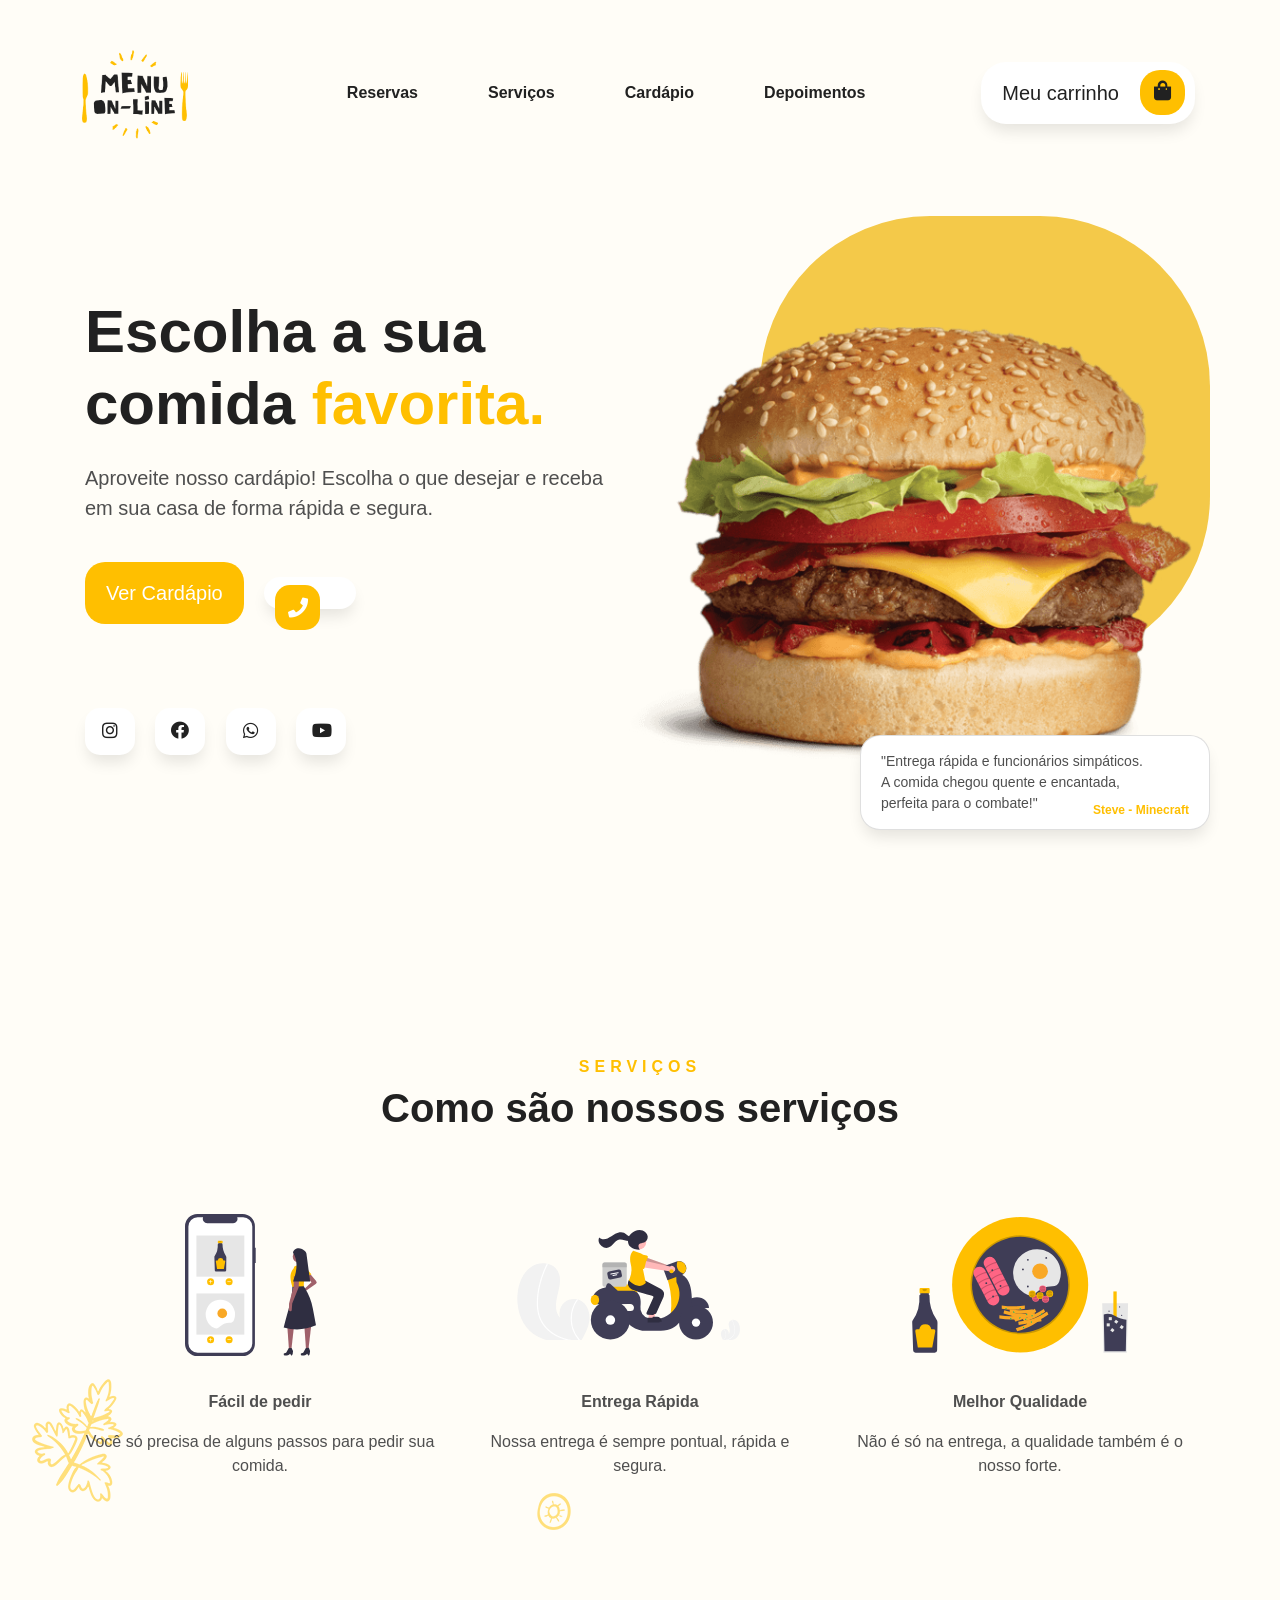
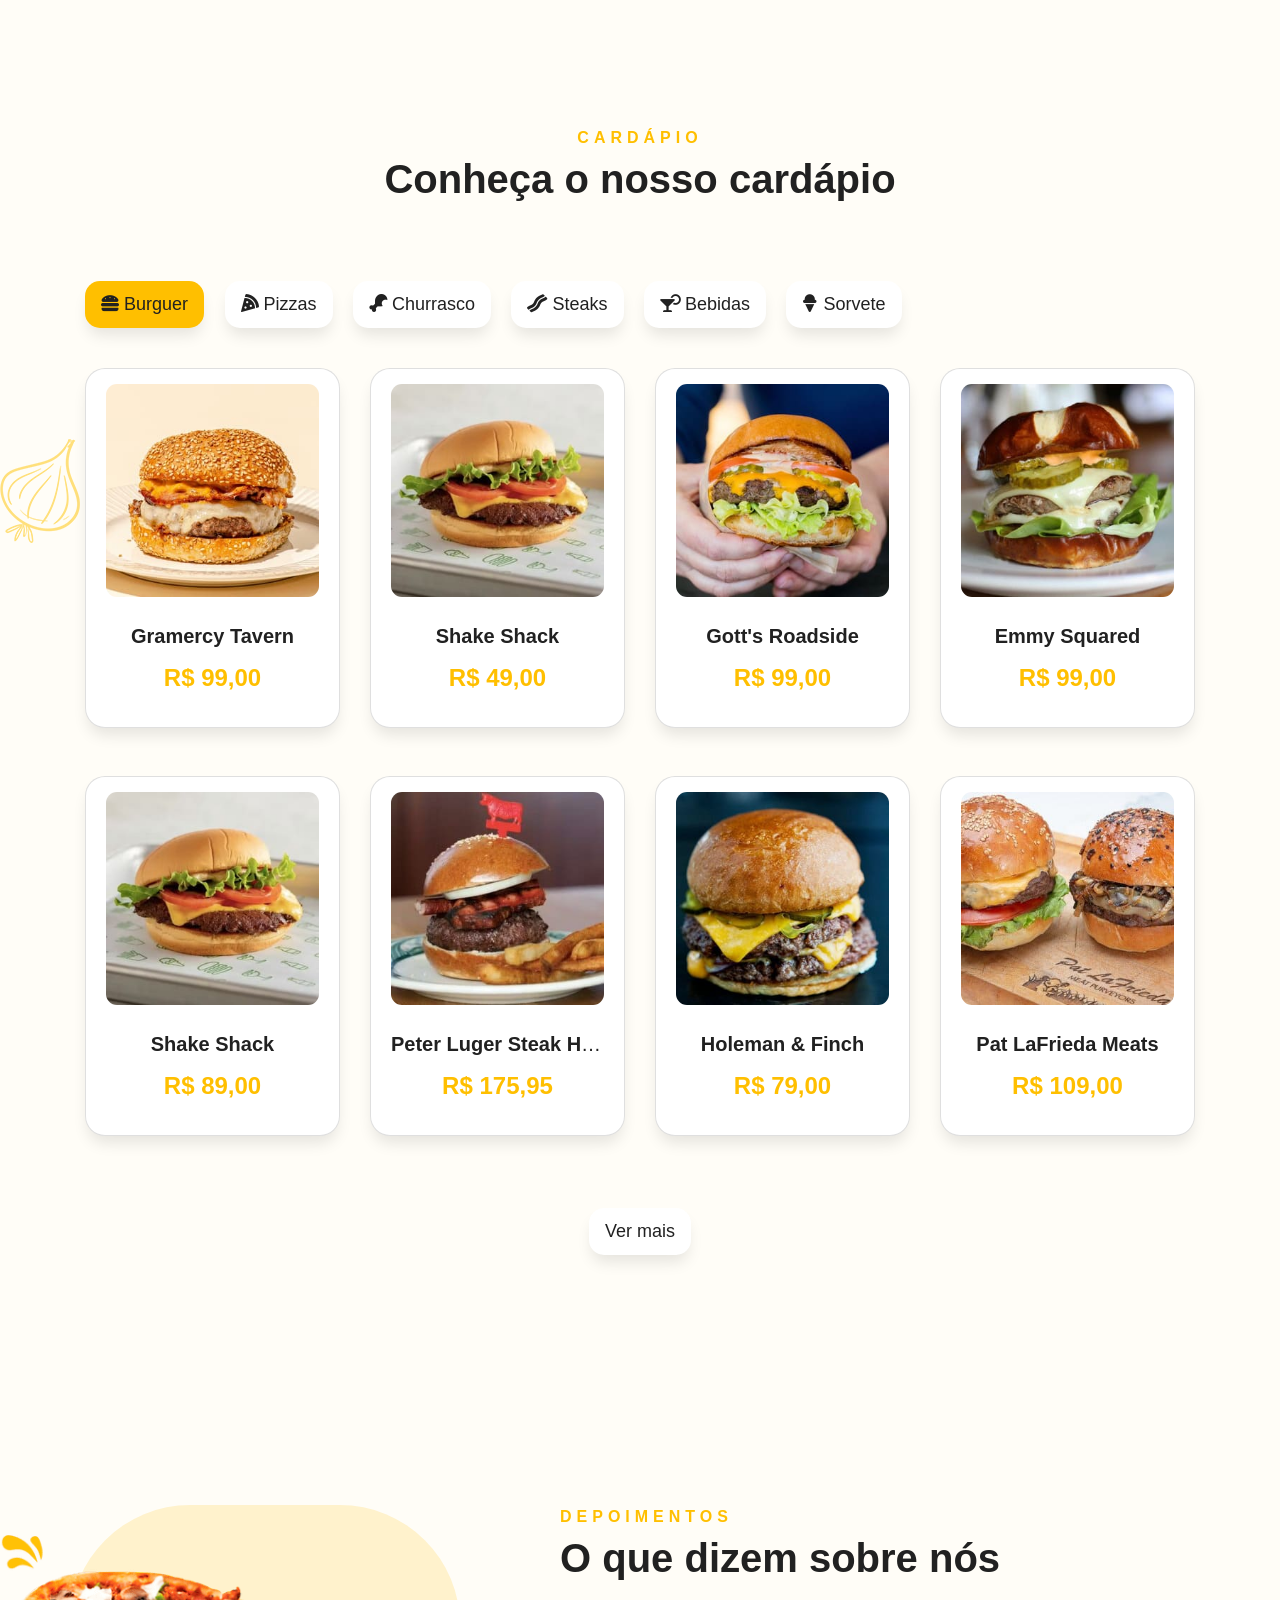
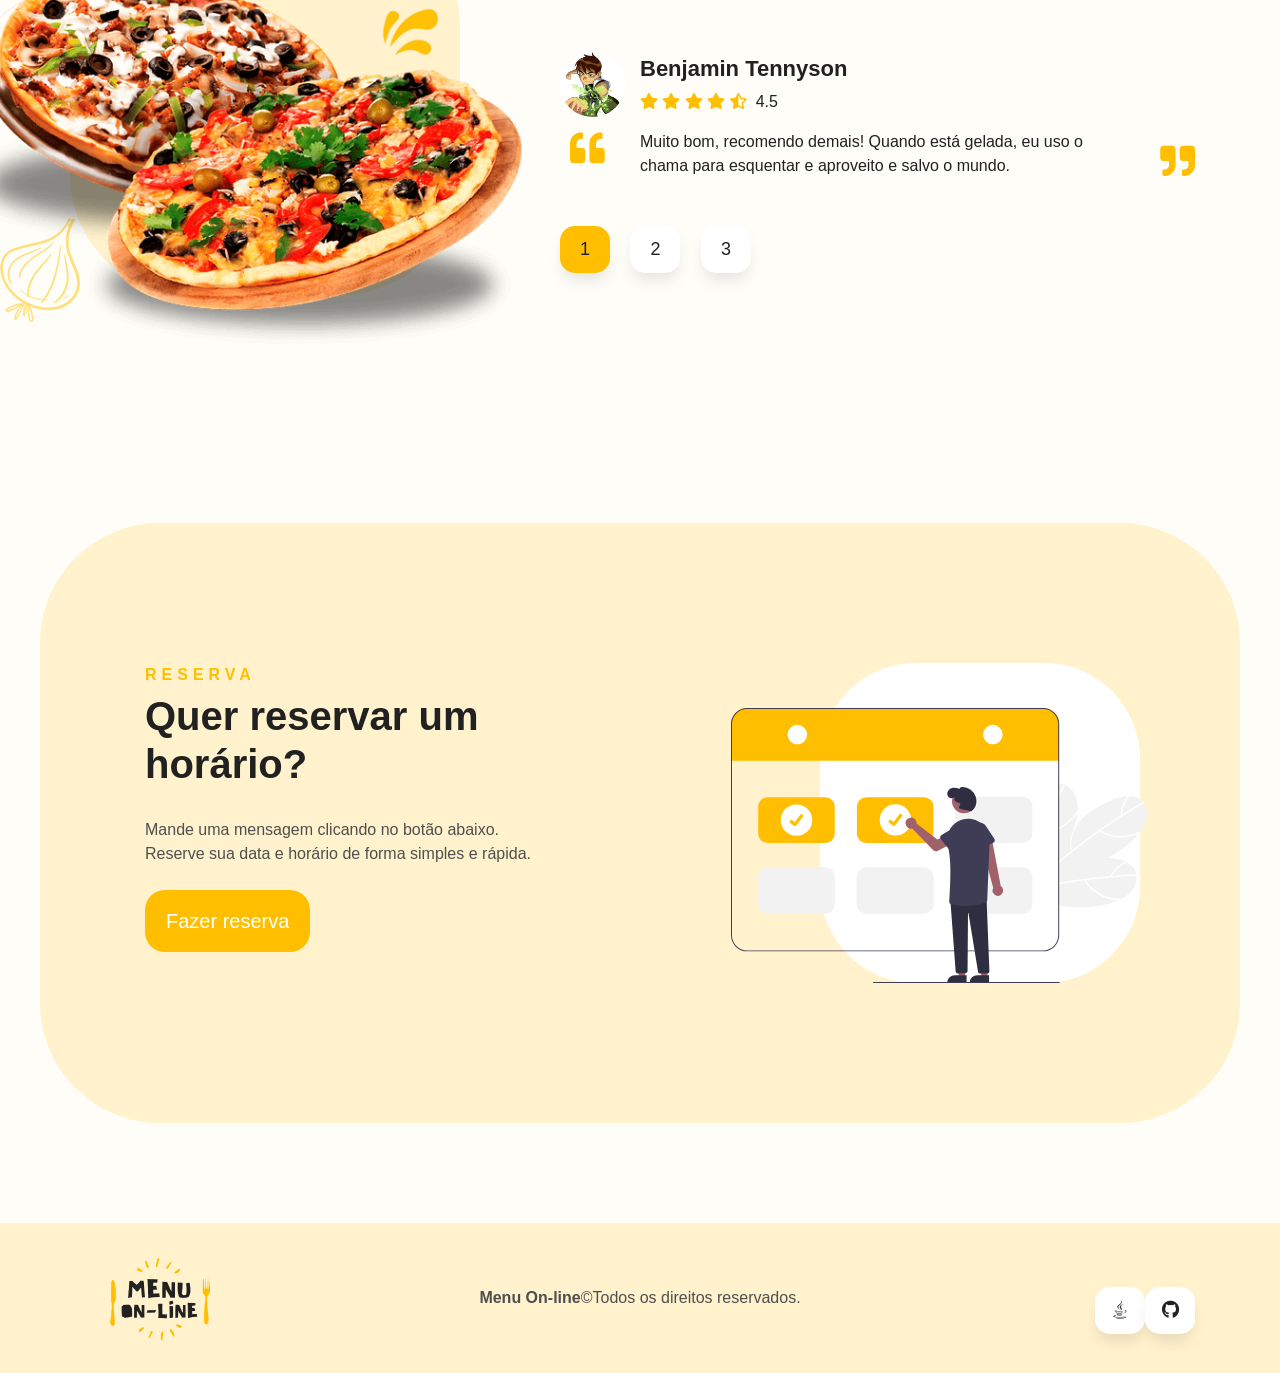
==== commit abc21553: "Versão 1.0.5" ====
--- a/index.html
+++ b/index.html
@@ -13,12 +13,11 @@
     <link rel="icon" href="">
 
     <link rel="stylesheet" href="./css/bootstrap.min.css">
-
     <link rel="stylesheet" href="./css/fontawesome.css">
-
     <link rel="stylesheet" href="./css/main.css">
     <link rel="stylesheet" href="./css/responsivo.css">
     <link rel="stylesheet" href="./css/animate.css">
+    <link rel="icon" href="./img/icon.png">
 
 </head>
 
@@ -29,8 +28,11 @@
     </div>
 
     <a class="botao-carrinho animate bounceIn hidden" onclick="cardapio.metodos.abrirCarrinho(true)">
+
         <div class="badge-total-carrinho">0</div>
+
         <i class="fas fa-shopping-bag"></i>
+
     </a>
 
     <section class="header">
@@ -123,8 +125,6 @@
 
                         </div>
 
-
-
                     </div>
 
                     <a class="btn btn-sm btn-white btn-social mt-4 mr-3 wow fadeIn delay-07s" href="#">
@@ -139,8 +139,7 @@
 
                     </a>
 
-                    <a id="btnWhatsapp-footer" target="_blank"
-                        class="btn btn-sm btn-white btn-social mt-4 mr-3 wow fadeIn delay-07s" href="#">
+                    <a id="btnWhatsapp-footer" target="_blank" class="btn btn-sm btn-white btn-social mt-4 mr-3 wow fadeIn delay-07s" href="#">
 
                         <i class="fab fa-whatsapp"></i>
 
@@ -174,99 +173,179 @@
 
                             <b>Steve - Minecraft</b>
 
+                            </span>
+
+                    </div>
+
+                </div>
+
+            </div>
+
+        </div>
+
+    </section>
+
+    <section class="servicos" id="servicos">
+
+        <div class="background-servicos"></div>
+
+        <div class="container">
+
+            <div class="class row">
+
+                <div class="col-12 text-center mb-5 wow fadeIn">
+
+                    <span class="hint-title"><b>Serviços</b></span>
+
+                    <h1 class="title">
+
+                        <b>Como são nossos serviços</b>
+
+                    </h1>
+
+                </div>
+
+                <div class="col-12 col-lg-4 col-md-4 col-sm-12 col-one mb-5 wow fadeInUp">
+
+                    <div class="card-icon text-center">
+
+                        <img src="./img/icone-pedido.svg" width="150" />
+
+                    </div>
+
+                    <div class="car-text text-center mt-3">
+
+                        <p><b>Fácil de pedir</b></p>
+
+                        <span>
+
+                            Você só precisa de alguns passos para pedir sua comida.
+
                         </span>
 
                     </div>
 
                 </div>
 
+                <div class="col-12 col-lg-4 col-md-4 col-sm-12 col-one mb-5 wow fadeInUp">
+
+                    <div class="card-icon text-center">
+
+                        <img src="./img/icone-delivery.svg" width="250" />
+
+                    </div>
+
+                    <div class="car-text text-center mt-3">
+
+                        <p><b>Entrega Rápida</b></p>
+
+                        <span>
+
+                            Nossa entrega é sempre pontual, rápida e segura.
+
+                        </span>
+
+                    </div>
+
+                </div>
+
+                <div class="col-12 col-lg-4 col-md-4 col-sm-12 col-one mb-5 wow fadeInUp">
+
+                    <div class="card-icon text-center">
+
+                        <img src="./img/icone-qualidade.svg" width="250" />
+
+                    </div>
+
+                    <div class="car-text text-center mt-3">
+
+                        <p><b>Melhor Qualidade</b></p>
+
+                        <span>
+
+                            Não é só na entrega, a qualidade também é o nosso forte.
+
+                        </span>
+
+                    </div>
+
+                </div>
+
             </div>
 
         </div>
 
     </section>
 
-    <section class="servicos" id="servicos">
-
-        <div class="background-servicos"></div>
+    <section class="cardapio" id="cardapio">
+
+        <div class="background-cardapio"></div>
 
         <div class="container">
 
-            <div class="class row">
-
-                <div class="col-12 text-center mb-5 wow fadeIn">
-
-                    <span class="hint-title"><b>Serviços</b></span>
+            <div class="row">
+
+                <div class="col-12 col-one text-center mb-5 wow fadeIn">
+
+                    <span class="hint-title"><b>Cardápio</b></span>
 
                     <h1 class="title">
 
-                        <b>Como são nossos serviços</b>
+                        <b>Conheça o nosso cardápio</b>
 
                     </h1>
 
                 </div>
 
-                <div class="col-12 col-lg-4 col-md-4 col-sm-12 col-one mb-5 wow fadeInUp">
-
-                    <div class="card-icon text-center">
-
-                        <img src="./img/icone-pedido.svg" width="150" />
-
-                    </div>
-
-                    <div class="car-text text-center mt-3">
-
-                        <p><b>Fácil de pedir</b></p>
-
-                        <span>
-
-                            Você só precisa de alguns passos para pedir sua comida.
-
-                        </span>
-
-                    </div>
-
-                </div>
-
-                <div class="col-12 col-lg-4 col-md-4 col-sm-12 col-one mb-5 wow fadeInUp">
-
-                    <div class="card-icon text-center">
-
-                        <img src="./img/icone-delivery.svg" width="250" />
-
-                    </div>
-
-                    <div class="car-text text-center mt-3">
-
-                        <p><b>Entrega Rápida</b></p>
-
-                        <span>
-
-                            Nossa entrega é sempre pontual, rápida e segura.
-
-                        </span>
-
-                    </div>
-
-                </div>
-
-                <div class="col-12 col-lg-4 col-md-4 col-sm-12 col-one mb-5 wow fadeInUp">
-
-                    <div class="card-icon text-center">
-
-                        <img src="./img/icone-qualidade.svg" width="250" />
-
-                    </div>
-
-                    <div class="car-text text-center mt-3">
-
-                        <p><b>Melhor Qualidade</b></p>
-
-                        <span>
-
-                            Não é só na entrega, a qualidade também é o nosso forte.
-
-                        </span>
+                <div class="col-12 col-one container-menu wow fadeInUp">
+
+                    <a id="menu-burgers" class="btn btn-white btn-sm mr-3" onclick='cardapio.metodos.obterItensCardapio("burgers")'>
+
+                        <i class="fas fa-hamburger"></i>&nbsp;Burguer
+
+                    </a>
+
+                    <a id="menu-pizzas" class="btn btn-white btn-sm mr-3" onclick="cardapio.metodos.obterItensCardapio('pizzas')">
+
+                        <i class="fas fa-pizza-slice"></i>&nbsp;Pizzas
+
+                    </a>
+
+                    <a id="menu-churrasco" class="btn btn-white btn-sm mr-3" onclick="cardapio.metodos.obterItensCardapio('churrasco')">
+
+                        <i class="fas fa-drumstick-bite"></i>&nbsp;Churrasco
+
+                    </a>
+
+                    <a id="menu-steaks" class="btn btn-white btn-sm mr-3" onclick="cardapio.metodos.obterItensCardapio('steaks')">
+
+                        <i class="fas fa-bacon"></i>&nbsp;Steaks
+
+                    </a>
+
+                    <a id="menu-bebidas" class="btn btn-white btn-sm mr-3" onclick="cardapio.metodos.obterItensCardapio('bebidas')">
+
+                        <i class="fas fa-cocktail"></i>&nbsp;Bebidas
+
+                    </a>
+
+                    <a id="menu-sobremesas" class="btn btn-white btn-sm mr-3" onclick="cardapio.metodos.obterItensCardapio('sobremesas')">
+
+                        <i class="fas fa-ice-cream"></i>&nbsp;Sorvete
+
+                    </a>
+
+                </div>
+
+                <div class="col-12 col-one">
+
+                    <div class="row" id="itensCardapio">
+
+                    </div>
+
+                    <div class="col-12 col-one text-center mt-4 wow fadeInUp">
+
+                        <a id="btnVerMais" name="btnVerMais" onclick='cardapio.metodos.verMais()' class="btn btn-white btn-sm">Ver mais</a>
 
                     </div>
 
@@ -278,104 +357,14 @@
 
     </section>
 
-    <section class="cardapio" id="cardapio">
-
-        <div class="background-cardapio"></div>
+    <section class="depoimentos" id="depoimentos">
+
+        <div class="background-depoimentos"></div>
 
         <div class="container">
 
             <div class="row">
 
-                <div class="col-12 col-one text-center mb-5 wow fadeIn">
-
-                    <span class="hint-title"><b>Cardápio</b></span>
-
-                    <h1 class="title">
-
-                        <b>Conheça o nosso cardápio</b>
-
-                    </h1>
-
-                </div>
-
-                <div class="col-12 col-one container-menu wow fadeInUp">
-
-                    <a id="menu-burgers" class="btn btn-white btn-sm mr-3"
-                        onclick='cardapio.metodos.obterItensCardapio("burgers")'>
-
-                        <i class="fas fa-hamburger"></i>&nbsp;Burguer
-
-                    </a>
-
-                    <a id="menu-pizzas" class="btn btn-white btn-sm mr-3"
-                        onclick="cardapio.metodos.obterItensCardapio('pizzas')">
-
-                        <i class="fas fa-pizza-slice"></i>&nbsp;Pizzas
-
-                    </a>
-
-                    <a id="menu-churrasco" class="btn btn-white btn-sm mr-3"
-                        onclick="cardapio.metodos.obterItensCardapio('churrasco')">
-
-                        <i class="fas fa-drumstick-bite"></i>&nbsp;Churrasco
-
-                    </a>
-
-                    <a id="menu-steaks" class="btn btn-white btn-sm mr-3"
-                        onclick="cardapio.metodos.obterItensCardapio('steaks')">
-
-                        <i class="fas fa-bacon"></i>&nbsp;Steaks
-
-                    </a>
-
-                    <a id="menu-bebidas" class="btn btn-white btn-sm mr-3"
-                        onclick="cardapio.metodos.obterItensCardapio('bebidas')">
-
-                        <i class="fas fa-cocktail"></i>&nbsp;Bebidas
-
-                    </a>
-
-                    <a id="menu-sobremesas" class="btn btn-white btn-sm mr-3"
-                        onclick="cardapio.metodos.obterItensCardapio('sobremesas')">
-
-                        <i class="fas fa-ice-cream"></i>&nbsp;Sorvete
-
-                    </a>
-
-                </div>
-
-                <div class="col-12 col-one">
-
-                    <div class="row" id="itensCardapio">
-
-
-                    </div>
-
-                    <div class="col-12 col-one text-center mt-4 wow fadeInUp">
-
-                        <a id="btnVerMais" name="btnVerMais" onclick='cardapio.metodos.verMais()'
-                            class="btn btn-white btn-sm">Ver mais</a>
-
-
-
-                    </div>
-
-                </div>
-
-            </div>
-
-        </div>
-
-    </section>
-
-    <section class="depoimentos" id="depoimentos">
-
-        <div class="background-depoimentos"></div>
-
-        <div class="container">
-
-            <div class="row">
-
                 <div class="col-5 no-mobile text-center">
 
                     <div class="card-depoimentos wow fadeIn"></div>
@@ -395,6 +384,7 @@
                     <h1 class="title wow fadeIn">
 
                         <b>O que dizem sobre nós</b>
+
                     </h1>
 
                     <div class="mb-5">
@@ -431,8 +421,10 @@
                                 <i class="fas fa-quote-left"></i>
 
                                 <span>
+
                                     Muito bom, recomendo demais! Quando está gelada,
                                     eu uso o chama para esquentar e aproveito e salvo o mundo.
+
                                 </span>
 
                                 <i class="fas fa-quote-right"></i>
@@ -472,10 +464,13 @@
                             <p class="texto-depoimento">
 
                                 <i class="fas fa-quote-left"></i>
+
                                 <span>
+
                                     Um lache perfeiro para alguém que está reerguendo o temenigru...
-                                    tive energia o sufuciente para enfrentar o Dante e o recuperar a 
+                                    tive energia o sufuciente para enfrentar o Dante e o recuperar a
                                     Force Edge de meu pai.
+
                                 </span>
 
                                 <i class="fas fa-quote-right"></i>
@@ -506,6 +501,7 @@
                                         <i class="fas fa-star"></i>
 
                                         <i class="far fa-star"></i>&nbsp; <span>4.0</span>
+
                                     </p>
 
                                 </div>
@@ -567,13 +563,16 @@
                         </div>
 
                         <span>
+
                             Mande uma mensagem clicando no botão abaixo.</br>
                             Reserve sua data e horário de forma simples e rápida.</br>
+
                         </span>
 
                         <div class="botao-reserva">
 
                             <a class="btn btn-yellow mt-4 mr-3 wow fadeIn delay-02s" href="#" id="btnReserva"
+
                                 target="_blank">Fazer reserva</a>
 
                         </div>
@@ -614,30 +613,31 @@
 
                 </div>
 
-                <div class="col-12 col-lg-6 col-md-6 col-sm-12 col-one container-logo-footer container-texto-footer wow fadeIn">
-
-                    <p class="mb-0" >
+                <div
+                    class="col-12 col-lg-6 col-md-6 col-sm-12 col-one container-logo-footer container-texto-footer wow fadeIn">
+
+                    <p class="mb-0">
 
                         <b>Menu On-line</b>&copy;Todos os direitos reservados.
 
                     </p>
 
                 </div>
-                
-            
-                <div class="col-12 col-lg-3 col-md-3 col-sm-12 col-one container-logo-footer container-redes-footer wow fadeIn">
-
-                    <a class="btn btn-sm btn-white btn-social mt-4 " data-toggle="modal" data-target="#agradecimento" href="#">
+
+
+                <div
+                    class="col-12 col-lg-3 col-md-3 col-sm-12 col-one container-logo-footer container-redes-footer wow fadeIn">
+
+                    <a class="btn btn-sm btn-white btn-social mt-4 " data-toggle="modal" data-target="#agradecimento"
+                        href="#">
+
                         <i class="fab fa-java"></i>
-                        
-
-                    </a>
-
-                    
-
-                    <a class="btn btn-sm btn-white btn-social mt-4" href="https://github.com/apc-64" target="_blank">
+
+                    </a>
+
+                    <a class="btn btn-sm btn-white btn-social mt-4" href="https://github.com/Pedro0hh" target="_blank">
+
                         <i class="fab fa-github"></i>
-                       
 
                     </a>
 
@@ -651,23 +651,38 @@
 
     </section>
 
-    <div class="modal fade" id="agradecimento" tabindex="-1" role="dialog"
-        aria-labelledby="exampleModalCenterTitle" aria-hidden="true">
+    <div class="modal fade" id="agradecimento" tabindex="-1" role="dialog" aria-labelledby="exampleModalCenterTitle"
+        aria-hidden="true">
+
         <div class="modal-dialog modal-dialog-centered" role="document">
+
             <div class="modal-content">
+
                 <div class="modal-header">
+
                     <h5 class="modal-title" id="exampleModalLongTitle">Agradecimentos</h5>
+
                     <button type="button" class="close" data-dismiss="modal" aria-label="Close">
+
                         <span aria-hidden="true">&times;</span>
+
                     </button>
-                </div>
+
+                </div>
+
                 <div class="modal-body">
-                    Este site foi feito com muito carinho e dedicação em sala de aula com a ajuda do professor <a href="https://github.com/cleberfeitosa"  target="_blank">Cleber Feitosa</a>. Meus agradecimentos pelo conhecimento compartilhado e pelos momentos vividos. Obrigado!
-                </div>
+
+                    Este site foi feito com muito carinho e dedicação em sala de aula com a ajuda do professor <a
+                        href="https://github.com/cleberfeitosa" target="_blank">Cleber Feitosa</a>. Meus agradecimentos
+                    pelo conhecimento compartilhado e pelos momentos vividos. Obrigado!
+                </div>
+
                 <div class="modal-footer">
-                    At.te, Adriano Priebe Ciqueira - fev, 2025.
-                </div>
-                
+
+                    At.te, Pedro H. - fev, 2025.
+
+                </div>
+
             </div>
         </div>
     </div>
@@ -801,33 +816,61 @@
                                 <label>UF:</label>
 
                                 <select class="form-control" id="ddlUf">
+
                                     <option value="">--</option>
+
                                     <option value="AC">AC</option>
+
                                     <option value="AL">AL</option>
+
                                     <option value="AP">AP</option>
+
                                     <option value="AM">AM</option>
+
                                     <option value="BA">BA</option>
+
                                     <option value="CE">CE</option>
+
                                     <option value="DF">DF</option>
+
                                     <option value="ES">ES</option>
+
                                     <option value="GO">GO</option>
+
                                     <option value="MA">MA</option>
+
                                     <option value="MT">MT</option>
+
                                     <option value="MS">MS</option>
+
                                     <option value="MG">MG</option>
+
                                     <option value="PA">PA</option>
+
                                     <option value="PB">PB</option>
+
                                     <option value="PR">PR</option>
+
                                     <option value="PE">PE</option>
+
                                     <option value="PI">PI</option>
+
                                     <option value="RJ">RJ</option>
+
                                     <option value="RN">RN</option>
+
                                     <option value="RS">RS</option>
+
                                     <option value="RO">RO</option>
+
                                     <option value="RR">RR</option>
+
                                     <option value="SC">SC</option>
+
                                     <option value="SP">SP</option>
+
                                     <option value="SE">SE</option>
+
                                     <option value="TO">TO</option>
 
                                 </select>
@@ -837,8 +880,6 @@
                         </div>
 
                     </div>
-
-
 
                 </div>
 
@@ -907,23 +948,27 @@
                     <div class="col-12 item-carrinho resumo">
 
                         <div class="img-map">
+
                             <i class="fas fa-map-marked-alt"></i>
+
                         </div>
 
                         <div class="dados-produto">
+
                             <p class="dados-produto">
-                            <p class="texto-endereco">
-                                <b id="resumoEndereco"></b>
+
+                                <p class="texto-endereco"><b id="resumoEndereco"></b></p>
+
+                                <p class="cidade-endereco" id="cidadeEndereco"></p>
+
                             </p>
 
-                            <p class="cidade-endereco" id="cidadeEndereco">
-                            </p>
-                            </p>
-                            </p>
-                        </div>
-                    </div>
-
-                </div>
+                        </div>
+
+                    </div>
+
+                </div>
+
             </div>
 
         </div>
@@ -956,21 +1001,15 @@
 
                     <span class="valor-total" id="lblValorTotal"><b></b></span>
 
-
-
-                </div>
-
-                <a onclick="cardapio.metodos.carregarEndereco()" class="btn btn-yellow float-right"
-                    id="btnEtapaPedido">Continuar</a>
-
-                <a onclick="cardapio.metodos.resumoPedido()" class="btn btn-yellow float-right hidden"
-                    id="btnEtapaEndereco">Revisar Pedido</a>
-
-                <a class="btn btn-yellow float-right hidden" href="#" id="btnEtapaResumo" target="_blank">Enviar
-                    Pedido</a>
-
-                <a onclick="cardapio.metodos.voltarEtapa()" class="btn btn-white float-right mr-3 hidden"
-                    id="btnVoltar">Voltar</a>
+                </div>
+
+                <a onclick="cardapio.metodos.carregarEndereco()" class="btn btn-yellow float-right" id="btnEtapaPedido">Continuar</a>
+
+                <a onclick="cardapio.metodos.resumoPedido()" class="btn btn-yellow float-right hidden" id="btnEtapaEndereco">Revisar Pedido</a>
+
+                <a class="btn btn-yellow float-right hidden" href="#" id="btnEtapaResumo" target="_blank">Enviar Pedido</a>
+
+                <a onclick="cardapio.metodos.voltarEtapa()" class="btn btn-white float-right mr-3 hidden" id="btnVoltar">Voltar</a>
 
             </div>
 
